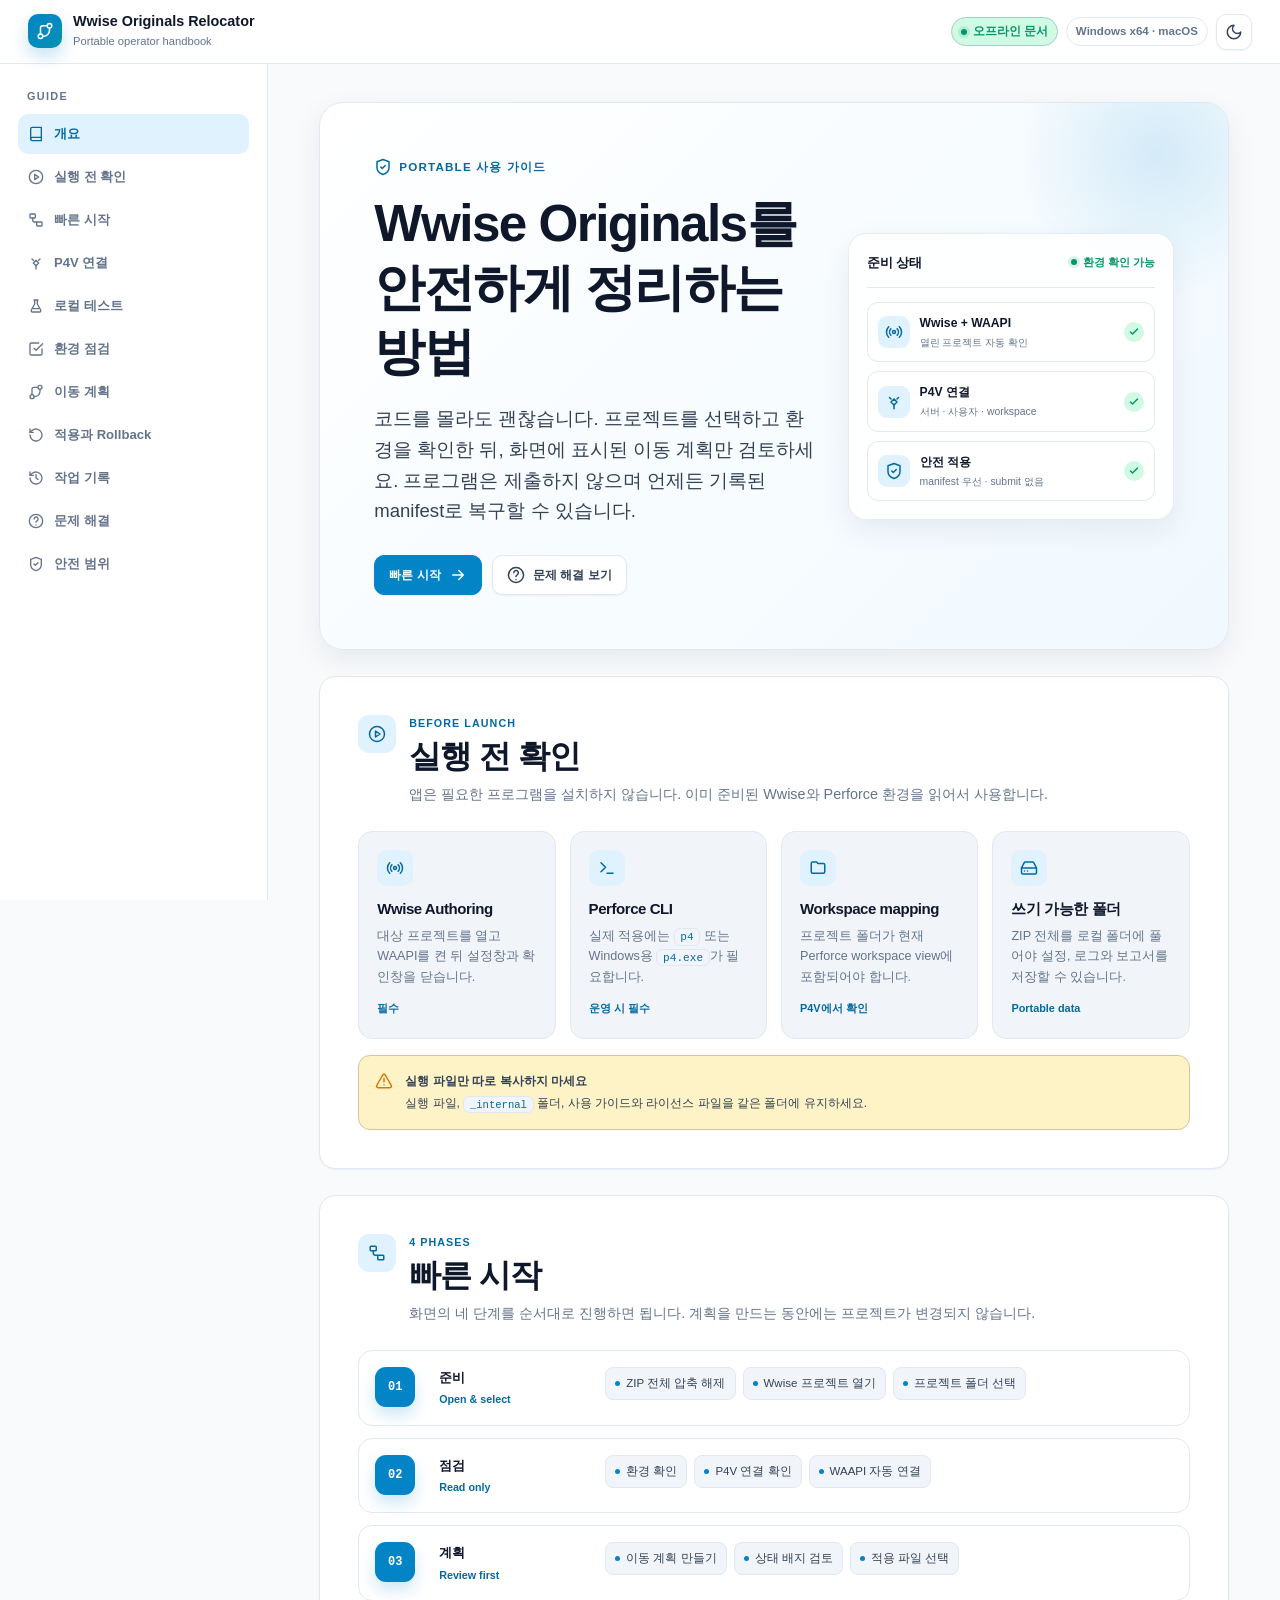
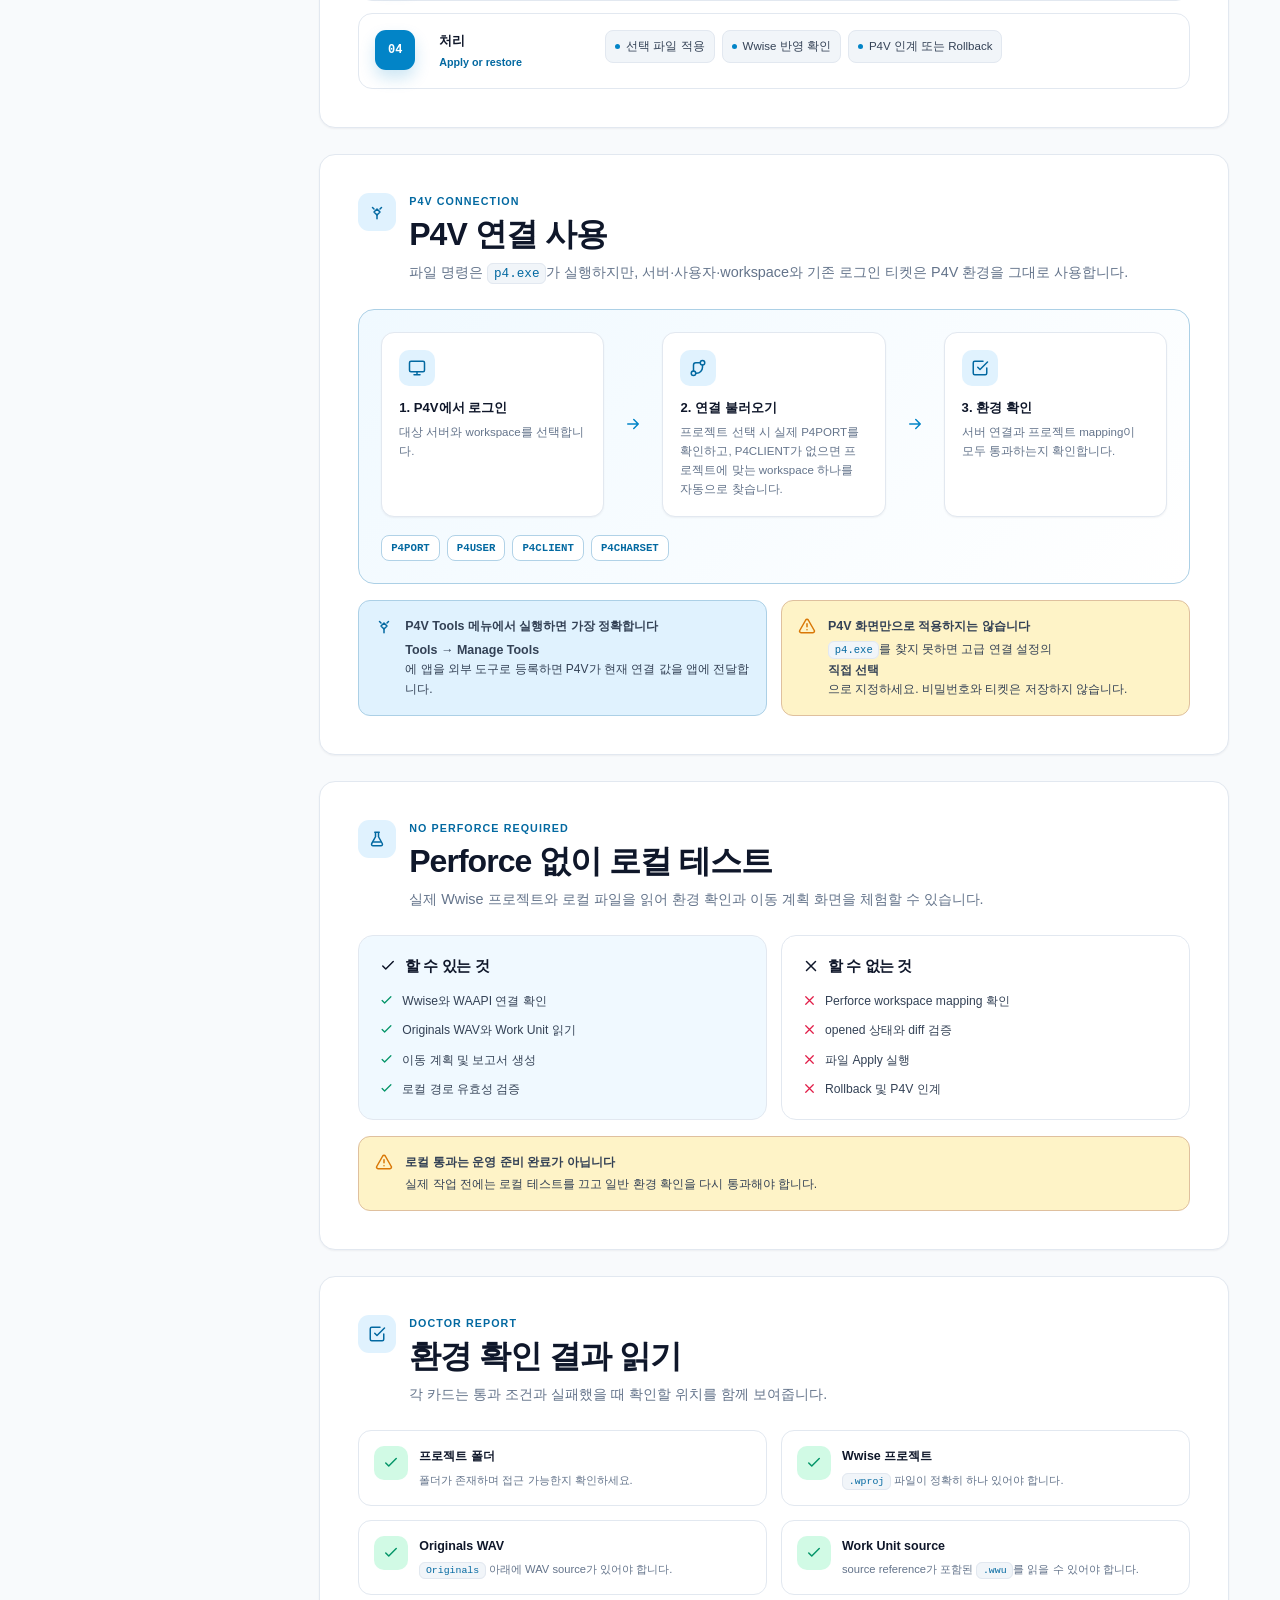
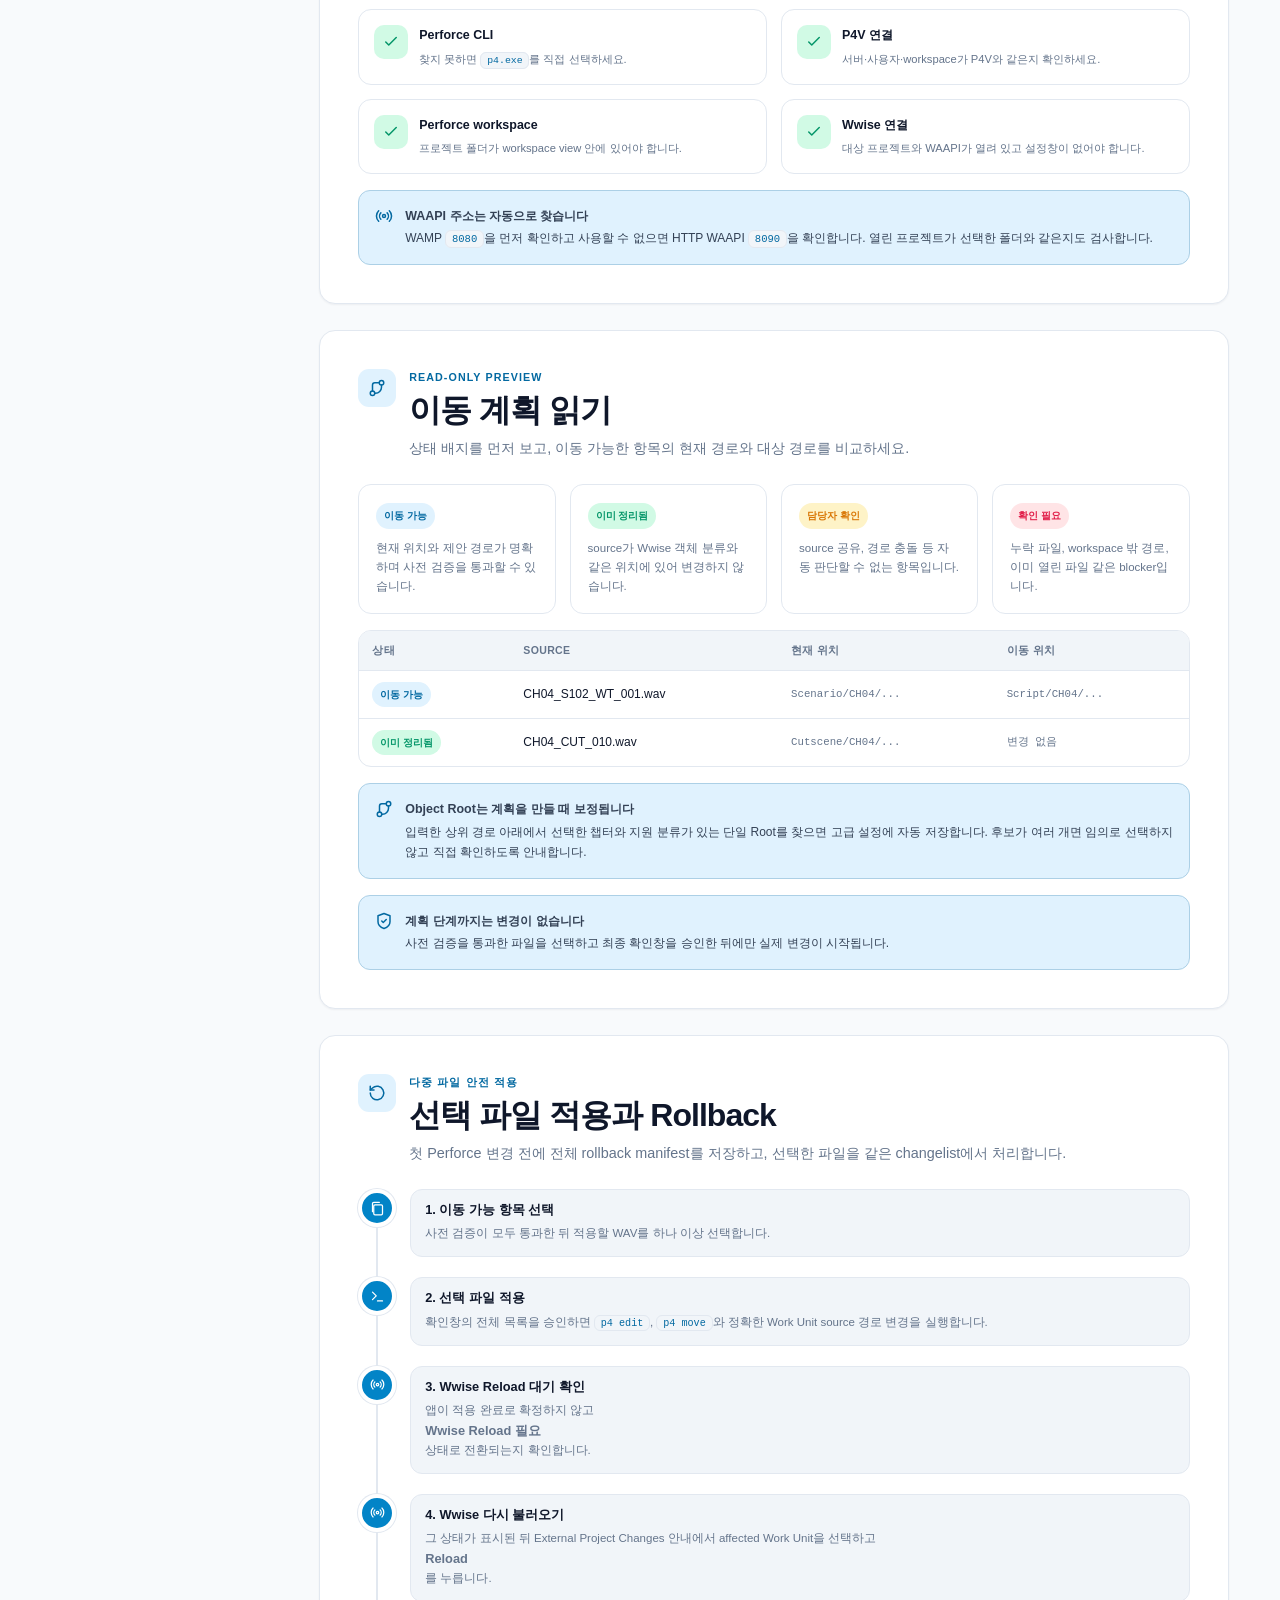
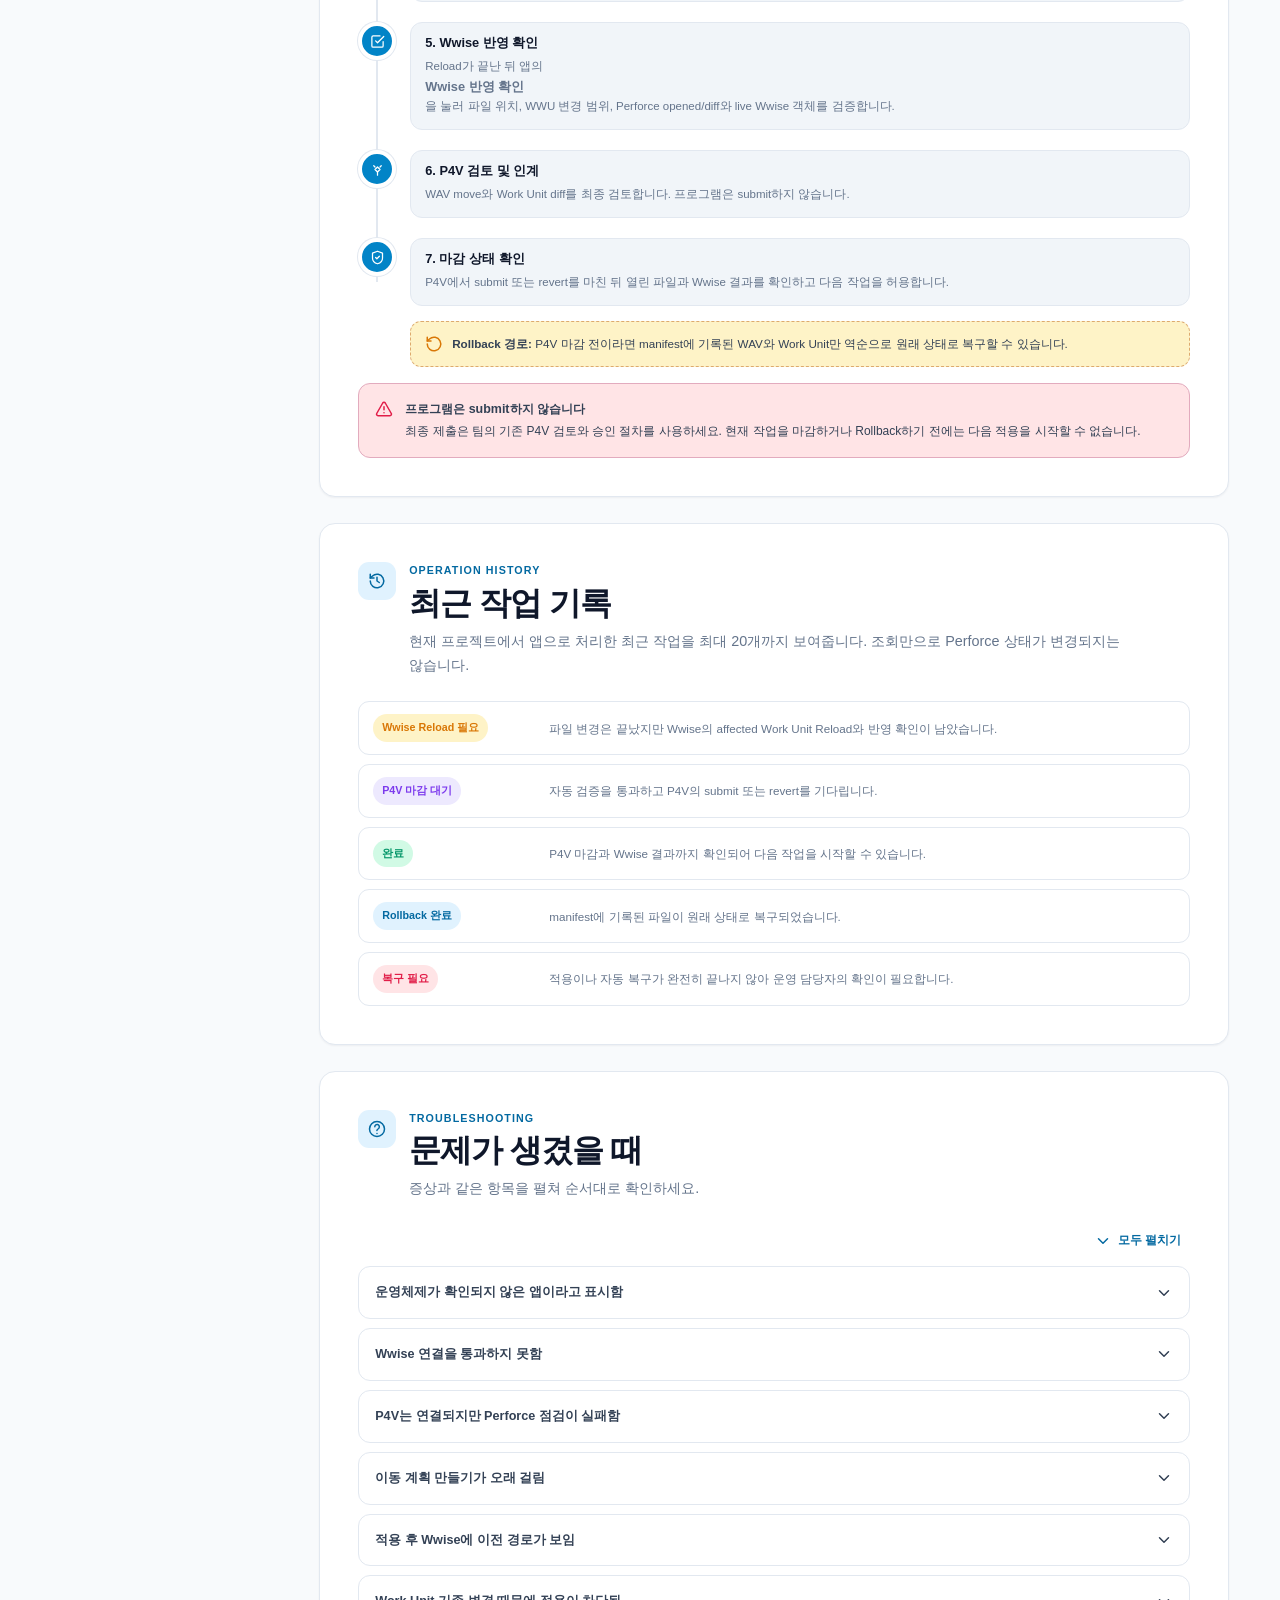
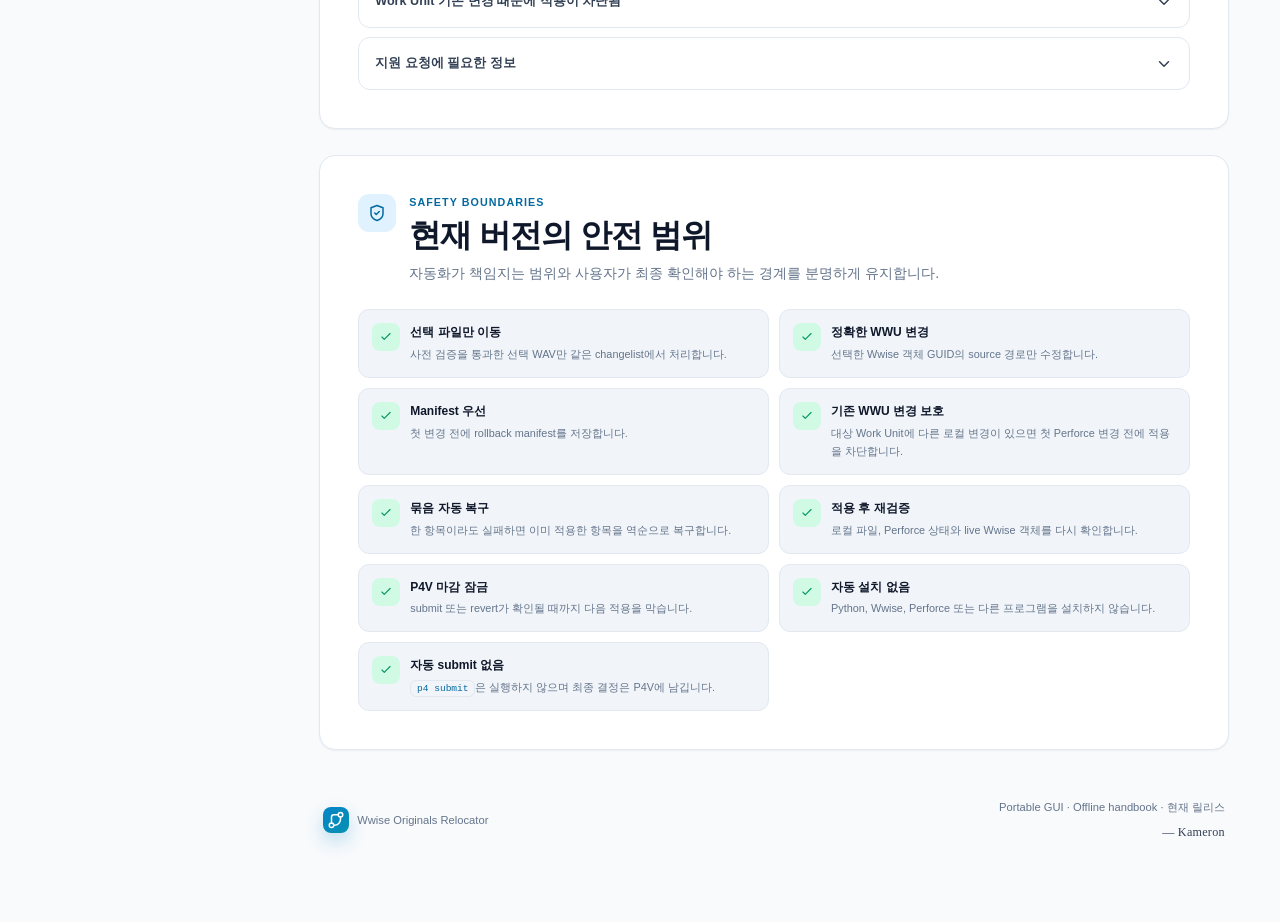
==== docs/usage-guide.html @ 74c309fe "Update plan performance documentation" ====
<!doctype html>
<html lang="ko">
<head>
  <meta charset="utf-8">
  <meta name="viewport" content="width=device-width, initial-scale=1">
  <meta name="color-scheme" content="light dark">
  <meta name="description" content="Wwise Originals Relocator Portable GUI 오프라인 사용 가이드">
  <link rel="icon" href="data:,">
  <title>Wwise Originals Relocator | 사용 가이드</title>
  <style>
    :root {
      --bg: #f8fafc;
      --surface: #ffffff;
      --surface-muted: #f1f5f9;
      --surface-blue: #f0f9ff;
      --ink: #0f172a;
      --ink-soft: #334155;
      --muted: #64748b;
      --line: #e2e8f0;
      --line-strong: #cbd5e1;
      --sky: #0284c7;
      --sky-dark: #0369a1;
      --sky-soft: #e0f2fe;
      --cyan: #0891b2;
      --emerald: #059669;
      --emerald-soft: #d1fae5;
      --amber: #d97706;
      --amber-soft: #fef3c7;
      --rose: #e11d48;
      --rose-soft: #ffe4e6;
      --violet: #7c3aed;
      --violet-soft: #ede9fe;
      --shadow-sm: 0 1px 2px rgba(15, 23, 42, 0.05);
      --shadow: 0 10px 30px rgba(15, 23, 42, 0.07);
      --radius: 16px;
      --sans: Inter, "Segoe UI", Pretendard, -apple-system, BlinkMacSystemFont, sans-serif;
      --mono: "SFMono-Regular", Consolas, "Liberation Mono", monospace;
    }

    html[data-theme="dark"] {
      --bg: #0b1220;
      --surface: #111c2e;
      --surface-muted: #172337;
      --surface-blue: #0d2639;
      --ink: #e5edf7;
      --ink-soft: #c3d0df;
      --muted: #91a2b7;
      --line: #25354a;
      --line-strong: #354861;
      --sky: #38bdf8;
      --sky-dark: #7dd3fc;
      --sky-soft: #12354a;
      --emerald: #34d399;
      --emerald-soft: #123b31;
      --amber: #fbbf24;
      --amber-soft: #3c3016;
      --rose: #fb7185;
      --rose-soft: #421c2a;
      --violet: #a78bfa;
      --violet-soft: #2c2349;
      --shadow-sm: 0 1px 2px rgba(0, 0, 0, 0.22);
      --shadow: 0 14px 34px rgba(0, 0, 0, 0.26);
    }

    * { box-sizing: border-box; }
    html { scroll-behavior: smooth; scroll-padding-top: 88px; }
    body { margin: 0; background: var(--bg); color: var(--ink); font: 15px/1.65 var(--sans); -webkit-font-smoothing: antialiased; }
    button, input { font: inherit; }
    a { color: inherit; }
    code { padding: 0.12rem 0.36rem; border: 1px solid var(--line); border-radius: 6px; background: var(--surface-muted); color: var(--sky-dark); font: 0.88em/1.5 var(--mono); }
    svg.icon { width: 18px; height: 18px; flex: 0 0 auto; fill: none; stroke: currentColor; stroke-width: 2; stroke-linecap: round; stroke-linejoin: round; }
    .sr-only { position: absolute; width: 1px; height: 1px; margin: -1px; padding: 0; overflow: hidden; clip: rect(0, 0, 0, 0); white-space: nowrap; border: 0; }
    .skip-link { position: fixed; top: 8px; left: 8px; z-index: 100; transform: translateY(-150%); padding: 9px 13px; border-radius: 9px; background: var(--ink); color: var(--surface); text-decoration: none; }
    .skip-link:focus { transform: translateY(0); }

    .topbar { position: sticky; top: 0; z-index: 40; height: 64px; border-bottom: 1px solid color-mix(in srgb, var(--line) 85%, transparent); background: color-mix(in srgb, var(--surface) 88%, transparent); backdrop-filter: blur(16px); }
    .topbar-inner { width: min(1440px, 100%); height: 100%; margin: 0 auto; padding: 0 28px; display: flex; align-items: center; justify-content: space-between; gap: 20px; }
    .brand { display: flex; align-items: center; gap: 11px; min-width: 0; }
    .brand-mark { width: 34px; height: 34px; display: grid; place-items: center; border-radius: 10px; background: linear-gradient(145deg, var(--sky), var(--cyan)); color: white; box-shadow: 0 8px 18px color-mix(in srgb, var(--sky) 24%, transparent); }
    .brand-copy { min-width: 0; }
    .brand-copy strong { display: block; overflow: hidden; color: var(--ink); font-size: 0.9rem; line-height: 1.2; text-overflow: ellipsis; white-space: nowrap; }
    .brand-copy span { display: block; margin-top: 2px; color: var(--muted); font-size: 0.7rem; }
    .topbar-actions { display: flex; align-items: center; gap: 8px; }
    .chip { display: inline-flex; align-items: center; gap: 6px; min-height: 28px; padding: 4px 9px; border: 1px solid var(--line); border-radius: 999px; background: var(--surface); color: var(--muted); font-size: 0.72rem; font-weight: 650; white-space: nowrap; }
    .chip.live { border-color: color-mix(in srgb, var(--emerald) 30%, var(--line)); background: var(--emerald-soft); color: var(--emerald); }
    .chip-dot { width: 6px; height: 6px; border-radius: 50%; background: currentColor; box-shadow: 0 0 0 3px color-mix(in srgb, currentColor 14%, transparent); }
    .icon-button { width: 36px; height: 36px; display: inline-grid; place-items: center; border: 1px solid var(--line); border-radius: 10px; background: var(--surface); color: var(--ink-soft); cursor: pointer; box-shadow: var(--shadow-sm); }
    .icon-button:hover { border-color: var(--line-strong); background: var(--surface-muted); color: var(--sky-dark); }
    .theme-icon-moon, .theme-icon-sun { grid-area: 1 / 1; }
    .theme-icon-sun { display: none; }
    html[data-theme="dark"] .theme-icon-moon { display: none; }
    html[data-theme="dark"] .theme-icon-sun { display: block; }
    .menu-button { display: none; }

    .layout { width: min(1440px, 100%); min-height: calc(100vh - 64px); margin: 0 auto; display: grid; grid-template-columns: 268px minmax(0, 1fr); }
    .sidebar { position: sticky; top: 64px; height: calc(100vh - 64px); padding: 24px 18px; border-right: 1px solid var(--line); background: var(--surface); overflow-y: auto; }
    .nav-label { margin: 0 9px 8px; color: var(--muted); font-size: 0.68rem; font-weight: 750; letter-spacing: 0.12em; text-transform: uppercase; }
    .nav-list { display: grid; gap: 3px; margin: 0; padding: 0; list-style: none; }
    .nav-link { display: flex; align-items: center; gap: 10px; min-height: 40px; padding: 8px 10px; border-radius: 10px; color: var(--muted); font-size: 0.82rem; font-weight: 600; text-decoration: none; transition: 150ms ease; }
    .nav-link:hover { background: var(--surface-muted); color: var(--ink); }
    .nav-link.active { background: var(--sky-soft); color: var(--sky-dark); }
    .nav-link .icon { width: 16px; height: 16px; }

    .content { min-width: 0; padding: 38px clamp(24px, 4vw, 64px) 80px; }
    .content-inner { width: min(1060px, 100%); margin: 0 auto; }
    .hero { position: relative; overflow: hidden; display: grid; grid-template-columns: minmax(0, 1.15fr) minmax(300px, 0.85fr); gap: 32px; padding: clamp(28px, 5vw, 54px); border: 1px solid var(--line); border-radius: 24px; background: linear-gradient(135deg, var(--surface) 0%, var(--surface-blue) 100%); box-shadow: var(--shadow); }
    .hero::after { content: ""; position: absolute; right: -80px; top: -100px; width: 300px; height: 300px; border-radius: 50%; background: radial-gradient(circle, color-mix(in srgb, var(--sky) 14%, transparent), transparent 68%); pointer-events: none; }
    .eyebrow { display: inline-flex; align-items: center; gap: 7px; margin: 0 0 16px; color: var(--sky-dark); font-size: 0.73rem; font-weight: 800; letter-spacing: 0.1em; text-transform: uppercase; }
    h1, h2, h3 { color: var(--ink); line-height: 1.25; letter-spacing: -0.03em; }
    h1 { max-width: 680px; margin: 0; font-size: clamp(2.15rem, 4vw, 3.55rem); word-break: keep-all; }
    .hero-title-line { display: block; }
    .hero-lede { max-width: 650px; margin: 20px 0 0; color: var(--ink-soft); font-size: clamp(1rem, 1.7vw, 1.16rem); }
    .hero-actions { display: flex; flex-wrap: wrap; gap: 10px; margin-top: 28px; }
    .button { display: inline-flex; align-items: center; justify-content: center; gap: 8px; min-height: 40px; padding: 9px 14px; border: 1px solid var(--line); border-radius: 10px; background: var(--surface); color: var(--ink-soft); font-size: 0.78rem; font-weight: 700; text-decoration: none; box-shadow: var(--shadow-sm); }
    .button.primary { border-color: var(--sky); background: var(--sky); color: white; }
    .button:hover { transform: translateY(-1px); box-shadow: var(--shadow); }
    .hero-dashboard { position: relative; z-index: 1; align-self: center; padding: 18px; border: 1px solid color-mix(in srgb, var(--line) 80%, transparent); border-radius: 18px; background: color-mix(in srgb, var(--surface) 88%, transparent); box-shadow: var(--shadow); }
    .dashboard-head { display: flex; align-items: center; justify-content: space-between; gap: 12px; padding-bottom: 14px; border-bottom: 1px solid var(--line); }
    .dashboard-head strong { font-size: 0.82rem; }
    .status-pill { display: inline-flex; align-items: center; gap: 6px; color: var(--emerald); font-size: 0.7rem; font-weight: 750; }
    .status-grid { display: grid; gap: 9px; margin-top: 14px; }
    .status-row { display: grid; grid-template-columns: 32px 1fr auto; align-items: center; gap: 10px; padding: 10px; border: 1px solid var(--line); border-radius: 11px; background: var(--surface); }
    .status-icon { width: 32px; height: 32px; display: grid; place-items: center; border-radius: 9px; background: var(--sky-soft); color: var(--sky-dark); }
    .status-row strong { display: block; font-size: 0.76rem; }
    .status-row small { display: block; margin-top: 1px; color: var(--muted); font-size: 0.65rem; }
    .status-check { width: 20px; height: 20px; display: grid; place-items: center; border-radius: 50%; background: var(--emerald-soft); color: var(--emerald); }
    .status-check .icon { width: 12px; height: 12px; stroke-width: 3; }

    .section { margin-top: 26px; padding: clamp(24px, 4vw, 38px); border: 1px solid var(--line); border-radius: var(--radius); background: var(--surface); box-shadow: var(--shadow-sm); }
    .section-heading { display: flex; align-items: flex-start; justify-content: space-between; gap: 20px; margin-bottom: 24px; }
    .section-title-wrap { display: flex; align-items: flex-start; gap: 13px; }
    .section-icon { width: 38px; height: 38px; display: grid; place-items: center; flex: 0 0 auto; border-radius: 11px; background: var(--sky-soft); color: var(--sky-dark); }
    .section h2 { margin: 0; font-size: clamp(1.45rem, 3vw, 2rem); }
    .section-description { max-width: 720px; margin: 7px 0 0; color: var(--muted); font-size: 0.9rem; }
    .section-kicker { margin: 0 0 3px; color: var(--sky-dark); font-size: 0.67rem; font-weight: 800; letter-spacing: 0.1em; text-transform: uppercase; }

    .grid { display: grid; gap: 14px; }
    .grid.two { grid-template-columns: repeat(2, minmax(0, 1fr)); }
    .grid.three { grid-template-columns: repeat(3, minmax(0, 1fr)); }
    .grid.four { grid-template-columns: repeat(4, minmax(0, 1fr)); }
    .card { padding: 18px; border: 1px solid var(--line); border-radius: 14px; background: var(--surface); }
    .card.soft { background: var(--surface-muted); }
    .card-icon { width: 36px; height: 36px; display: grid; place-items: center; margin-bottom: 14px; border-radius: 10px; background: var(--sky-soft); color: var(--sky-dark); }
    .card h3 { margin: 0; font-size: 0.94rem; }
    .card p { margin: 7px 0 0; color: var(--muted); font-size: 0.79rem; }
    .card-meta { display: inline-flex; margin-top: 12px; color: var(--sky-dark); font-size: 0.68rem; font-weight: 700; }
    .callout { display: flex; align-items: flex-start; gap: 12px; margin-top: 16px; padding: 15px 16px; border: 1px solid color-mix(in srgb, var(--sky) 24%, var(--line)); border-radius: 12px; background: var(--sky-soft); color: var(--ink-soft); }
    .callout.warning { border-color: color-mix(in srgb, var(--amber) 35%, var(--line)); background: var(--amber-soft); }
    .callout.danger { border-color: color-mix(in srgb, var(--rose) 30%, var(--line)); background: var(--rose-soft); }
    .callout > .icon { margin-top: 1px; color: var(--sky-dark); }
    .callout.warning > .icon { color: var(--amber); }
    .callout.danger > .icon { color: var(--rose); }
    .callout strong { display: block; font-size: 0.78rem; }
    .callout p { margin: 3px 0 0; color: var(--ink-soft); font-size: 0.75rem; }

    .phase-list { display: grid; gap: 12px; }
    .phase { display: grid; grid-template-columns: 48px 150px 1fr; align-items: start; gap: 16px; padding: 16px; border: 1px solid var(--line); border-radius: 14px; background: var(--surface); }
    .phase-number { width: 40px; height: 40px; display: grid; place-items: center; border-radius: 11px; background: var(--sky); color: white; font: 750 0.75rem var(--mono); box-shadow: 0 8px 16px color-mix(in srgb, var(--sky) 20%, transparent); }
    .phase-title strong { display: block; font-size: 0.84rem; }
    .phase-title span { display: block; margin-top: 2px; color: var(--sky-dark); font-size: 0.67rem; font-weight: 700; }
    .phase-steps { display: flex; flex-wrap: wrap; gap: 7px; }
    .phase-step { display: inline-flex; align-items: center; gap: 6px; padding: 6px 9px; border: 1px solid var(--line); border-radius: 8px; background: var(--surface-muted); color: var(--ink-soft); font-size: 0.72rem; }
    .phase-step::before { content: ""; width: 5px; height: 5px; border-radius: 50%; background: var(--sky); }

    .connection-panel { padding: 22px; border: 1px solid color-mix(in srgb, var(--sky) 24%, var(--line)); border-radius: 16px; background: linear-gradient(135deg, var(--surface-blue), var(--surface)); }
    .connection-flow { display: grid; grid-template-columns: 1fr 42px 1fr 42px 1fr; align-items: stretch; gap: 8px; }
    .connection-node { padding: 17px; border: 1px solid var(--line); border-radius: 13px; background: var(--surface); box-shadow: var(--shadow-sm); }
    .connection-node .card-icon { margin-bottom: 11px; }
    .connection-node strong { display: block; font-size: 0.82rem; }
    .connection-node p { margin: 5px 0 0; color: var(--muted); font-size: 0.72rem; }
    .flow-arrow { display: grid; place-items: center; color: var(--sky); }
    .variable-list { display: flex; flex-wrap: wrap; gap: 7px; margin-top: 18px; }
    .variable { padding: 6px 9px; border: 1px solid color-mix(in srgb, var(--sky) 22%, var(--line)); border-radius: 8px; background: var(--surface); color: var(--sky-dark); font: 700 0.67rem var(--mono); }

    .mode-card { position: relative; overflow: hidden; padding: 20px; border: 1px solid var(--line); border-radius: 15px; }
    .mode-card.readonly { background: var(--surface-blue); }
    .mode-card.production { background: var(--surface); }
    .mode-card h3 { display: flex; align-items: center; gap: 8px; margin: 0; font-size: 0.95rem; }
    .mode-card ul { display: grid; gap: 9px; margin: 16px 0 0; padding: 0; list-style: none; }
    .mode-card li { display: flex; align-items: flex-start; gap: 8px; color: var(--ink-soft); font-size: 0.76rem; }
    .mode-card li .icon { width: 15px; height: 15px; margin-top: 2px; color: var(--emerald); }
    .mode-card li.disabled .icon { color: var(--rose); }

    .check-card { display: grid; grid-template-columns: 34px 1fr; gap: 11px; padding: 15px; border: 1px solid var(--line); border-radius: 13px; background: var(--surface); }
    .check-symbol { width: 34px; height: 34px; display: grid; place-items: center; border-radius: 10px; background: var(--emerald-soft); color: var(--emerald); }
    .check-card strong { display: block; font-size: 0.78rem; }
    .check-card p { margin: 4px 0 0; color: var(--muted); font-size: 0.7rem; }

    .legend-card { position: relative; padding: 17px; border: 1px solid var(--line); border-radius: 13px; background: var(--surface); }
    .badge { display: inline-flex; align-items: center; gap: 5px; padding: 4px 8px; border-radius: 999px; font-size: 0.65rem; font-weight: 750; }
    .badge.move { background: var(--sky-soft); color: var(--sky-dark); }
    .badge.skip { background: var(--emerald-soft); color: var(--emerald); }
    .badge.review { background: var(--amber-soft); color: var(--amber); }
    .badge.block { background: var(--rose-soft); color: var(--rose); }
    .legend-card p { margin: 10px 0 0; color: var(--muted); font-size: 0.72rem; }
    .table-wrap { margin-top: 16px; border: 1px solid var(--line); border-radius: 13px; overflow-x: auto; }
    table { width: 100%; border-collapse: collapse; min-width: 650px; font-size: 0.75rem; }
    th, td { padding: 11px 13px; border-bottom: 1px solid var(--line); text-align: left; vertical-align: middle; }
    th { background: var(--surface-muted); color: var(--muted); font-size: 0.66rem; letter-spacing: 0.03em; text-transform: uppercase; }
    tr:last-child td { border-bottom: 0; }
    td.path { color: var(--muted); font-family: var(--mono); font-size: 0.67rem; }

    .timeline { position: relative; display: grid; gap: 0; }
    .timeline::before { content: ""; position: absolute; left: 18px; top: 20px; bottom: 24px; width: 2px; background: var(--line); }
    .timeline-item { position: relative; display: grid; grid-template-columns: 38px 1fr; gap: 14px; padding-bottom: 20px; }
    .timeline-item:last-child { padding-bottom: 0; }
    .timeline-dot { z-index: 1; width: 38px; height: 38px; display: grid; place-items: center; border: 4px solid var(--surface); border-radius: 50%; background: var(--sky); color: white; box-shadow: 0 0 0 1px var(--line); }
    .timeline-dot .icon { width: 15px; height: 15px; }
    .timeline-copy { padding: 9px 14px 13px; border: 1px solid var(--line); border-radius: 12px; background: var(--surface-muted); }
    .timeline-copy strong { display: block; font-size: 0.8rem; }
    .timeline-copy p { margin: 4px 0 0; color: var(--muted); font-size: 0.72rem; }
    .rollback-branch { display: flex; align-items: center; gap: 9px; margin: 15px 0 0 52px; padding: 12px 14px; border: 1px dashed color-mix(in srgb, var(--amber) 55%, var(--line)); border-radius: 11px; background: var(--amber-soft); color: var(--ink-soft); font-size: 0.73rem; }
    .rollback-branch .icon { color: var(--amber); }

    .state-list { display: grid; gap: 9px; }
    .state-row { display: grid; grid-template-columns: 160px 1fr; align-items: center; gap: 16px; padding: 12px 14px; border: 1px solid var(--line); border-radius: 11px; }
    .state-row p { margin: 0; color: var(--muted); font-size: 0.73rem; }
    .status-badge { width: fit-content; padding: 5px 9px; border-radius: 999px; font-size: 0.67rem; font-weight: 750; }
    .status-badge.pending { background: var(--amber-soft); color: var(--amber); }
    .status-badge.handoff { background: var(--violet-soft); color: var(--violet); }
    .status-badge.done { background: var(--emerald-soft); color: var(--emerald); }
    .status-badge.rollback { background: var(--sky-soft); color: var(--sky-dark); }
    .status-badge.failed { background: var(--rose-soft); color: var(--rose); }


    .faq-tools { display: flex; justify-content: flex-end; margin-bottom: 10px; }
    .text-button { display: inline-flex; align-items: center; gap: 6px; padding: 6px 9px; border: 0; border-radius: 8px; background: transparent; color: var(--sky-dark); font-size: 0.72rem; font-weight: 700; cursor: pointer; }
    .text-button:hover { background: var(--sky-soft); }
    .faq-list { display: grid; gap: 9px; }
    details.faq { border: 1px solid var(--line); border-radius: 12px; background: var(--surface); overflow: hidden; }
    details.faq summary { display: flex; align-items: center; justify-content: space-between; gap: 14px; padding: 15px 16px; color: var(--ink-soft); font-size: 0.79rem; font-weight: 700; cursor: pointer; list-style: none; }
    details.faq summary::-webkit-details-marker { display: none; }
    details.faq summary .icon { transition: transform 160ms ease; }
    details.faq[open] summary { border-bottom: 1px solid var(--line); background: var(--surface-muted); }
    details.faq[open] summary .icon { transform: rotate(180deg); }
    .faq-body { padding: 15px 16px; color: var(--muted); font-size: 0.75rem; }
    .faq-body p { margin: 0; }
    .faq-body ul { margin: 8px 0 0; padding-left: 1.2rem; }

    .safety-grid { display: grid; grid-template-columns: repeat(2, minmax(0, 1fr)); gap: 10px; }
    .safety-item { display: grid; grid-template-columns: 28px 1fr; gap: 10px; padding: 13px; border: 1px solid var(--line); border-radius: 11px; background: var(--surface-muted); }
    .safety-item .check-symbol { width: 28px; height: 28px; border-radius: 8px; }
    .safety-item .icon { width: 14px; height: 14px; }
    .safety-item strong { display: block; font-size: 0.75rem; }
    .safety-item p { margin: 3px 0 0; color: var(--muted); font-size: 0.68rem; }

    .footer { display: flex; align-items: center; justify-content: space-between; gap: 20px; margin-top: 28px; padding: 20px 4px 0; color: var(--muted); font-size: 0.7rem; }
    .footer-brand { display: flex; align-items: center; gap: 8px; }
    .footer-brand .brand-mark { width: 26px; height: 26px; border-radius: 8px; }
    .footer-meta { display: flex; flex-direction: column; align-items: flex-end; gap: 5px; text-align: right; }
    .footer-signature { color: var(--ink-soft); font-family: Georgia, "Times New Roman", serif; font-size: 0.76rem; letter-spacing: 0.02em; white-space: nowrap; }
    .backdrop { display: none; }

    @media (max-width: 1080px) {
      .hero { grid-template-columns: 1fr; }
      .hero-dashboard { max-width: 620px; }
      .grid.four { grid-template-columns: repeat(2, minmax(0, 1fr)); }
      .grid.three { grid-template-columns: repeat(2, minmax(0, 1fr)); }
    }

    @media (max-width: 820px) {
      .topbar-inner { padding: 0 16px; }
      .menu-button { display: inline-grid; }
      .topbar .chip:not(.live) { display: none; }
      .layout { display: block; }
      .sidebar { position: fixed; inset: 64px auto 0 0; z-index: 35; width: 280px; height: calc(100vh - 64px); transform: translateX(-105%); box-shadow: var(--shadow); transition: transform 180ms ease; }
      body.nav-open .sidebar { transform: translateX(0); }
      body.nav-open { overflow: hidden; }
      .backdrop { position: fixed; inset: 64px 0 0; z-index: 30; display: block; border: 0; background: rgba(15, 23, 42, 0.42); opacity: 0; pointer-events: none; transition: opacity 180ms ease; }
      body.nav-open .backdrop { opacity: 1; pointer-events: auto; }
      .content { padding: 26px 18px 64px; }
      .phase { grid-template-columns: 44px 1fr; }
      .phase-steps { grid-column: 2; }
      .connection-flow { grid-template-columns: 1fr; }
      .flow-arrow { height: 28px; transform: rotate(90deg); }
    }

    @media (max-width: 620px) {
      .brand-copy span { display: none; }
      .topbar-actions .chip { display: none; }
      .hero { padding: 25px 20px; border-radius: 18px; }
      h1 { font-size: clamp(2rem, 12vw, 3rem); }
      .section { padding: 22px 18px; }
      .section-heading { display: block; }
      .section-title-wrap { gap: 10px; }
      .grid.two, .grid.three, .grid.four, .safety-grid { grid-template-columns: 1fr; }
      .state-row { grid-template-columns: 1fr; gap: 7px; }
      .phase { grid-template-columns: 40px 1fr; gap: 10px; }
      .phase-number { width: 36px; height: 36px; }
      .footer { display: block; }
      .footer > span { display: block; margin-top: 8px; }
      .footer-meta { display: flex; align-items: flex-start; text-align: left; }
    }

    @media print {
      :root { --bg: #ffffff; --surface: #ffffff; --surface-muted: #f8fafc; --ink: #0f172a; --ink-soft: #334155; --muted: #64748b; --line: #dbe3ec; }
      .topbar, .sidebar, .backdrop, .hero-actions, .faq-tools { display: none !important; }
      .layout { display: block; }
      .content { padding: 0; }
      .hero, .section { break-inside: avoid; box-shadow: none; }
      details.faq .faq-body { display: block; }
      .footer { border-top: 1px solid var(--line); }
    }
  </style>
</head>
<body>
  <svg class="sr-only" aria-hidden="true">
    <symbol id="i-book" viewBox="0 0 24 24"><path d="M4 19.5A2.5 2.5 0 0 1 6.5 17H20"/><path d="M6.5 2H20v20H6.5A2.5 2.5 0 0 1 4 19.5v-15A2.5 2.5 0 0 1 6.5 2Z"/></symbol>
    <symbol id="i-menu" viewBox="0 0 24 24"><path d="M4 6h16M4 12h16M4 18h16"/></symbol>
    <symbol id="i-moon" viewBox="0 0 24 24"><path d="M12 3a6 6 0 0 0 9 9 9 9 0 1 1-9-9Z"/></symbol>
    <symbol id="i-sun" viewBox="0 0 24 24"><circle cx="12" cy="12" r="4"/><path d="M12 2v2M12 20v2M4.93 4.93l1.42 1.42M17.66 17.66l1.41 1.41M2 12h2M20 12h2M6.34 17.66l-1.41 1.41M19.07 4.93l-1.41 1.41"/></symbol>
    <symbol id="i-play" viewBox="0 0 24 24"><circle cx="12" cy="12" r="10"/><path d="m10 8 6 4-6 4Z"/></symbol>
    <symbol id="i-plug" viewBox="0 0 24 24"><path d="m8 12 4-4 4 4-4 4-4-4Z"/><path d="M16 8l2-2M8 8 6 6M12 16v5"/></symbol>
    <symbol id="i-flask" viewBox="0 0 24 24"><path d="M9 3h6M10 9V3h4v6l5 9a2 2 0 0 1-1.75 3H6.75A2 2 0 0 1 5 18l5-9Z"/><path d="M7.5 16h9"/></symbol>
    <symbol id="i-checks" viewBox="0 0 24 24"><path d="M9 11l3 3L22 4"/><path d="M21 12v7a2 2 0 0 1-2 2H5a2 2 0 0 1-2-2V5a2 2 0 0 1 2-2h11"/></symbol>
    <symbol id="i-route" viewBox="0 0 24 24"><circle cx="6" cy="19" r="3"/><circle cx="18" cy="5" r="3"/><path d="M9 19h1a8 8 0 0 0 8-8V8M14 5H9a3 3 0 0 0-3 3v8"/></symbol>
    <symbol id="i-rotate" viewBox="0 0 24 24"><path d="M3 12a9 9 0 1 0 3-6.7L3 8"/><path d="M3 3v5h5"/></symbol>
    <symbol id="i-history" viewBox="0 0 24 24"><path d="M3 12a9 9 0 1 0 3-6.7L3 8"/><path d="M3 3v5h5M12 7v5l3 2"/></symbol>
    <symbol id="i-help" viewBox="0 0 24 24"><circle cx="12" cy="12" r="10"/><path d="M9.1 9a3 3 0 1 1 5.8 1c0 2-3 2-3 4M12 18h.01"/></symbol>
    <symbol id="i-shield" viewBox="0 0 24 24"><path d="M20 13c0 5-3.5 7.5-8 9-4.5-1.5-8-4-8-9V5l8-3 8 3v8Z"/><path d="m9 12 2 2 4-4"/></symbol>
    <symbol id="i-check" viewBox="0 0 24 24"><path d="m5 12 4 4L19 6"/></symbol>
    <symbol id="i-x" viewBox="0 0 24 24"><path d="M18 6 6 18M6 6l12 12"/></symbol>
    <symbol id="i-terminal" viewBox="0 0 24 24"><path d="m4 17 6-6-6-6M12 19h8"/></symbol>
    <symbol id="i-radio" viewBox="0 0 24 24"><path d="M4.9 19.1a10 10 0 0 1 0-14.2M7.8 16.2a6 6 0 0 1 0-8.4M19.1 4.9a10 10 0 0 1 0 14.2M16.2 7.8a6 6 0 0 1 0 8.4"/><circle cx="12" cy="12" r="2"/></symbol>
    <symbol id="i-folder" viewBox="0 0 24 24"><path d="M3 6a2 2 0 0 1 2-2h5l2 2h7a2 2 0 0 1 2 2v9a2 2 0 0 1-2 2H5a2 2 0 0 1-2-2V6Z"/></symbol>
    <symbol id="i-arrow" viewBox="0 0 24 24"><path d="M5 12h14M13 6l6 6-6 6"/></symbol>
    <symbol id="i-monitor" viewBox="0 0 24 24"><rect width="20" height="14" x="2" y="3" rx="2"/><path d="M8 21h8M12 17v4"/></symbol>
    <symbol id="i-alert" viewBox="0 0 24 24"><path d="m21.7 18-8-14a2 2 0 0 0-3.4 0l-8 14A2 2 0 0 0 4 21h16a2 2 0 0 0 1.7-3Z"/><path d="M12 9v4M12 17h.01"/></symbol>
    <symbol id="i-files" viewBox="0 0 24 24"><path d="M15 2H6a2 2 0 0 0-2 2v13"/><rect width="14" height="16" x="6" y="6" rx="2"/></symbol>
    <symbol id="i-workflow" viewBox="0 0 24 24"><rect width="8" height="6" x="3" y="3" rx="1"/><rect width="8" height="6" x="13" y="15" rx="1"/><path d="M7 9v3a3 3 0 0 0 3 3h3"/></symbol>
    <symbol id="i-hard-drive" viewBox="0 0 24 24"><line x1="22" x2="2" y1="12" y2="12"/><path d="M5.45 5.11 2 12v6a2 2 0 0 0 2 2h16a2 2 0 0 0 2-2v-6l-3.45-6.89A2 2 0 0 0 16.76 4H7.24a2 2 0 0 0-1.79 1.11Z"/><line x1="6" x2="6.01" y1="16" y2="16"/><line x1="10" x2="10.01" y1="16" y2="16"/></symbol>
    <symbol id="i-chevron" viewBox="0 0 24 24"><path d="m6 9 6 6 6-6"/></symbol>
  </svg>

  <a class="skip-link" href="#main">본문으로 바로가기</a>

  <header class="topbar">
    <div class="topbar-inner">
      <div class="brand">
        <button id="menu-toggle" class="icon-button menu-button" type="button" aria-label="목차 열기" aria-expanded="false">
          <svg class="icon"><use href="#i-menu"></use></svg>
        </button>
        <span class="brand-mark"><svg class="icon"><use href="#i-route"></use></svg></span>
        <span class="brand-copy"><strong>Wwise Originals Relocator</strong><span>Portable operator handbook</span></span>
      </div>
      <div class="topbar-actions">
        <span class="chip live"><span class="chip-dot"></span>오프라인 문서</span>
        <span class="chip">Windows x64 · macOS</span>
        <button id="theme-toggle" class="icon-button" type="button" aria-label="색상 모드 전환">
          <svg class="icon theme-icon-moon" aria-hidden="true"><use href="#i-moon"></use></svg>
          <svg class="icon theme-icon-sun" aria-hidden="true"><use href="#i-sun"></use></svg>
        </button>
      </div>
    </div>
  </header>

  <div class="layout">
    <aside id="sidebar" class="sidebar" aria-label="문서 목차">
      <p class="nav-label">Guide</p>
      <nav>
        <ol class="nav-list">
          <li><a class="nav-link active" href="#overview"><svg class="icon"><use href="#i-book"></use></svg>개요</a></li>
          <li><a class="nav-link" href="#before"><svg class="icon"><use href="#i-play"></use></svg>실행 전 확인</a></li>
          <li><a class="nav-link" href="#start"><svg class="icon"><use href="#i-workflow"></use></svg>빠른 시작</a></li>
          <li><a class="nav-link" href="#p4v"><svg class="icon"><use href="#i-plug"></use></svg>P4V 연결</a></li>
          <li><a class="nav-link" href="#offline"><svg class="icon"><use href="#i-flask"></use></svg>로컬 테스트</a></li>
          <li><a class="nav-link" href="#checks"><svg class="icon"><use href="#i-checks"></use></svg>환경 점검</a></li>
          <li><a class="nav-link" href="#plan"><svg class="icon"><use href="#i-route"></use></svg>이동 계획</a></li>
          <li><a class="nav-link" href="#apply"><svg class="icon"><use href="#i-rotate"></use></svg>적용과 Rollback</a></li>
          <li><a class="nav-link" href="#history"><svg class="icon"><use href="#i-history"></use></svg>작업 기록</a></li>
          <li><a class="nav-link" href="#trouble"><svg class="icon"><use href="#i-help"></use></svg>문제 해결</a></li>
          <li><a class="nav-link" href="#safety"><svg class="icon"><use href="#i-shield"></use></svg>안전 범위</a></li>
        </ol>
      </nav>
    </aside>
    <button id="backdrop" class="backdrop" type="button" aria-label="목차 닫기"></button>

    <main id="main" class="content">
      <div class="content-inner">
        <section id="overview" class="hero" aria-labelledby="hero-title">
          <div>
            <p class="eyebrow"><svg class="icon"><use href="#i-shield"></use></svg>Portable 사용 가이드</p>
            <h1 id="hero-title"><span class="hero-title-line">Wwise Originals를</span><span class="hero-title-line">안전하게 정리하는 방법</span></h1>
            <p class="hero-lede">코드를 몰라도 괜찮습니다. 프로젝트를 선택하고 환경을 확인한 뒤, 화면에 표시된 이동 계획만 검토하세요. 프로그램은 제출하지 않으며 언제든 기록된 manifest로 복구할 수 있습니다.</p>
            <div class="hero-actions">
              <a class="button primary" href="#start">빠른 시작 <svg class="icon"><use href="#i-arrow"></use></svg></a>
              <a class="button" href="#trouble"><svg class="icon"><use href="#i-help"></use></svg>문제 해결 보기</a>
            </div>
          </div>
          <div class="hero-dashboard" aria-label="준비 상태 예시">
            <div class="dashboard-head"><strong>준비 상태</strong><span class="status-pill"><span class="chip-dot"></span>환경 확인 가능</span></div>
            <div class="status-grid">
              <div class="status-row"><span class="status-icon"><svg class="icon"><use href="#i-radio"></use></svg></span><span><strong>Wwise + WAAPI</strong><small>열린 프로젝트 자동 확인</small></span><span class="status-check"><svg class="icon"><use href="#i-check"></use></svg></span></div>
              <div class="status-row"><span class="status-icon"><svg class="icon"><use href="#i-plug"></use></svg></span><span><strong>P4V 연결</strong><small>서버 · 사용자 · workspace</small></span><span class="status-check"><svg class="icon"><use href="#i-check"></use></svg></span></div>
              <div class="status-row"><span class="status-icon"><svg class="icon"><use href="#i-shield"></use></svg></span><span><strong>안전 적용</strong><small>manifest 우선 · submit 없음</small></span><span class="status-check"><svg class="icon"><use href="#i-check"></use></svg></span></div>
            </div>
          </div>
        </section>

        <section id="before" class="section">
          <div class="section-heading"><div class="section-title-wrap"><span class="section-icon"><svg class="icon"><use href="#i-play"></use></svg></span><div><p class="section-kicker">Before launch</p><h2>실행 전 확인</h2><p class="section-description">앱은 필요한 프로그램을 설치하지 않습니다. 이미 준비된 Wwise와 Perforce 환경을 읽어서 사용합니다.</p></div></div></div>
          <div class="grid four">
            <article class="card soft"><span class="card-icon"><svg class="icon"><use href="#i-radio"></use></svg></span><h3>Wwise Authoring</h3><p>대상 프로젝트를 열고 WAAPI를 켠 뒤 설정창과 확인창을 닫습니다.</p><span class="card-meta">필수</span></article>
            <article class="card soft"><span class="card-icon"><svg class="icon"><use href="#i-terminal"></use></svg></span><h3>Perforce CLI</h3><p>실제 적용에는 <code>p4</code> 또는 Windows용 <code>p4.exe</code>가 필요합니다.</p><span class="card-meta">운영 시 필수</span></article>
            <article class="card soft"><span class="card-icon"><svg class="icon"><use href="#i-folder"></use></svg></span><h3>Workspace mapping</h3><p>프로젝트 폴더가 현재 Perforce workspace view에 포함되어야 합니다.</p><span class="card-meta">P4V에서 확인</span></article>
            <article class="card soft"><span class="card-icon"><svg class="icon"><use href="#i-hard-drive"></use></svg></span><h3>쓰기 가능한 폴더</h3><p>ZIP 전체를 로컬 폴더에 풀어야 설정, 로그와 보고서를 저장할 수 있습니다.</p><span class="card-meta">Portable data</span></article>
          </div>
          <div class="callout warning"><svg class="icon"><use href="#i-alert"></use></svg><div><strong>실행 파일만 따로 복사하지 마세요</strong><p>실행 파일, <code>_internal</code> 폴더, 사용 가이드와 라이선스 파일을 같은 폴더에 유지하세요.</p></div></div>
        </section>

        <section id="start" class="section">
          <div class="section-heading"><div class="section-title-wrap"><span class="section-icon"><svg class="icon"><use href="#i-workflow"></use></svg></span><div><p class="section-kicker">4 phases</p><h2>빠른 시작</h2><p class="section-description">화면의 네 단계를 순서대로 진행하면 됩니다. 계획을 만드는 동안에는 프로젝트가 변경되지 않습니다.</p></div></div></div>
          <div class="phase-list">
            <div class="phase"><span class="phase-number">01</span><div class="phase-title"><strong>준비</strong><span>Open & select</span></div><div class="phase-steps"><span class="phase-step">ZIP 전체 압축 해제</span><span class="phase-step">Wwise 프로젝트 열기</span><span class="phase-step">프로젝트 폴더 선택</span></div></div>
            <div class="phase"><span class="phase-number">02</span><div class="phase-title"><strong>점검</strong><span>Read only</span></div><div class="phase-steps"><span class="phase-step">환경 확인</span><span class="phase-step">P4V 연결 확인</span><span class="phase-step">WAAPI 자동 연결</span></div></div>
            <div class="phase"><span class="phase-number">03</span><div class="phase-title"><strong>계획</strong><span>Review first</span></div><div class="phase-steps"><span class="phase-step">이동 계획 만들기</span><span class="phase-step">상태 배지 검토</span><span class="phase-step">적용 파일 선택</span></div></div>
            <div class="phase"><span class="phase-number">04</span><div class="phase-title"><strong>처리</strong><span>Apply or restore</span></div><div class="phase-steps"><span class="phase-step">선택 파일 적용</span><span class="phase-step">Wwise 반영 확인</span><span class="phase-step">P4V 인계 또는 Rollback</span></div></div>
          </div>
        </section>

        <section id="p4v" class="section">
          <div class="section-heading"><div class="section-title-wrap"><span class="section-icon"><svg class="icon"><use href="#i-plug"></use></svg></span><div><p class="section-kicker">P4V connection</p><h2>P4V 연결 사용</h2><p class="section-description">파일 명령은 <code>p4.exe</code>가 실행하지만, 서버·사용자·workspace와 기존 로그인 티켓은 P4V 환경을 그대로 사용합니다.</p></div></div></div>
          <div class="connection-panel">
            <div class="connection-flow">
              <article class="connection-node"><span class="card-icon"><svg class="icon"><use href="#i-monitor"></use></svg></span><strong>1. P4V에서 로그인</strong><p>대상 서버와 workspace를 선택합니다.</p></article>
              <span class="flow-arrow"><svg class="icon"><use href="#i-arrow"></use></svg></span>
              <article class="connection-node"><span class="card-icon"><svg class="icon"><use href="#i-route"></use></svg></span><strong>2. 연결 불러오기</strong><p>프로젝트 선택 시 실제 P4PORT를 확인하고, P4CLIENT가 없으면 프로젝트에 맞는 workspace 하나를 자동으로 찾습니다.</p></article>
              <span class="flow-arrow"><svg class="icon"><use href="#i-arrow"></use></svg></span>
              <article class="connection-node"><span class="card-icon"><svg class="icon"><use href="#i-checks"></use></svg></span><strong>3. 환경 확인</strong><p>서버 연결과 프로젝트 mapping이 모두 통과하는지 확인합니다.</p></article>
            </div>
            <div class="variable-list" aria-label="가져오는 Perforce 설정"><span class="variable">P4PORT</span><span class="variable">P4USER</span><span class="variable">P4CLIENT</span><span class="variable">P4CHARSET</span></div>
          </div>
          <div class="grid two" style="margin-top: 16px">
            <div class="callout" style="margin-top: 0"><svg class="icon"><use href="#i-plug"></use></svg><div><strong>P4V Tools 메뉴에서 실행하면 가장 정확합니다</strong><p><strong>Tools → Manage Tools</strong>에 앱을 외부 도구로 등록하면 P4V가 현재 연결 값을 앱에 전달합니다.</p></div></div>
            <div class="callout warning" style="margin-top: 0"><svg class="icon"><use href="#i-alert"></use></svg><div><strong>P4V 화면만으로 적용하지는 않습니다</strong><p><code>p4.exe</code>를 찾지 못하면 고급 연결 설정의 <strong>직접 선택</strong>으로 지정하세요. 비밀번호와 티켓은 저장하지 않습니다.</p></div></div>
          </div>
        </section>

        <section id="offline" class="section">
          <div class="section-heading"><div class="section-title-wrap"><span class="section-icon"><svg class="icon"><use href="#i-flask"></use></svg></span><div><p class="section-kicker">No Perforce required</p><h2>Perforce 없이 로컬 테스트</h2><p class="section-description">실제 Wwise 프로젝트와 로컬 파일을 읽어 환경 확인과 이동 계획 화면을 체험할 수 있습니다.</p></div></div></div>
          <div class="grid two">
            <article class="mode-card readonly"><h3><svg class="icon"><use href="#i-check"></use></svg>할 수 있는 것</h3><ul><li><svg class="icon"><use href="#i-check"></use></svg>Wwise와 WAAPI 연결 확인</li><li><svg class="icon"><use href="#i-check"></use></svg>Originals WAV와 Work Unit 읽기</li><li><svg class="icon"><use href="#i-check"></use></svg>이동 계획 및 보고서 생성</li><li><svg class="icon"><use href="#i-check"></use></svg>로컬 경로 유효성 검증</li></ul></article>
            <article class="mode-card production"><h3><svg class="icon"><use href="#i-x"></use></svg>할 수 없는 것</h3><ul><li class="disabled"><svg class="icon"><use href="#i-x"></use></svg>Perforce workspace mapping 확인</li><li class="disabled"><svg class="icon"><use href="#i-x"></use></svg>opened 상태와 diff 검증</li><li class="disabled"><svg class="icon"><use href="#i-x"></use></svg>파일 Apply 실행</li><li class="disabled"><svg class="icon"><use href="#i-x"></use></svg>Rollback 및 P4V 인계</li></ul></article>
          </div>
          <div class="callout warning"><svg class="icon"><use href="#i-alert"></use></svg><div><strong>로컬 통과는 운영 준비 완료가 아닙니다</strong><p>실제 작업 전에는 로컬 테스트를 끄고 일반 환경 확인을 다시 통과해야 합니다.</p></div></div>
        </section>

        <section id="checks" class="section">
          <div class="section-heading"><div class="section-title-wrap"><span class="section-icon"><svg class="icon"><use href="#i-checks"></use></svg></span><div><p class="section-kicker">Doctor report</p><h2>환경 확인 결과 읽기</h2><p class="section-description">각 카드는 통과 조건과 실패했을 때 확인할 위치를 함께 보여줍니다.</p></div></div></div>
          <div class="grid two">
            <article class="check-card"><span class="check-symbol"><svg class="icon"><use href="#i-check"></use></svg></span><div><strong>프로젝트 폴더</strong><p>폴더가 존재하며 접근 가능한지 확인하세요.</p></div></article>
            <article class="check-card"><span class="check-symbol"><svg class="icon"><use href="#i-check"></use></svg></span><div><strong>Wwise 프로젝트</strong><p><code>.wproj</code> 파일이 정확히 하나 있어야 합니다.</p></div></article>
            <article class="check-card"><span class="check-symbol"><svg class="icon"><use href="#i-check"></use></svg></span><div><strong>Originals WAV</strong><p><code>Originals</code> 아래에 WAV source가 있어야 합니다.</p></div></article>
            <article class="check-card"><span class="check-symbol"><svg class="icon"><use href="#i-check"></use></svg></span><div><strong>Work Unit source</strong><p>source reference가 포함된 <code>.wwu</code>를 읽을 수 있어야 합니다.</p></div></article>
            <article class="check-card"><span class="check-symbol"><svg class="icon"><use href="#i-check"></use></svg></span><div><strong>Perforce CLI</strong><p>찾지 못하면 <code>p4.exe</code>를 직접 선택하세요.</p></div></article>
            <article class="check-card"><span class="check-symbol"><svg class="icon"><use href="#i-check"></use></svg></span><div><strong>P4V 연결</strong><p>서버·사용자·workspace가 P4V와 같은지 확인하세요.</p></div></article>
            <article class="check-card"><span class="check-symbol"><svg class="icon"><use href="#i-check"></use></svg></span><div><strong>Perforce workspace</strong><p>프로젝트 폴더가 workspace view 안에 있어야 합니다.</p></div></article>
            <article class="check-card"><span class="check-symbol"><svg class="icon"><use href="#i-check"></use></svg></span><div><strong>Wwise 연결</strong><p>대상 프로젝트와 WAAPI가 열려 있고 설정창이 없어야 합니다.</p></div></article>
          </div>
          <div class="callout"><svg class="icon"><use href="#i-radio"></use></svg><div><strong>WAAPI 주소는 자동으로 찾습니다</strong><p>WAMP <code>8080</code>을 먼저 확인하고 사용할 수 없으면 HTTP WAAPI <code>8090</code>을 확인합니다. 열린 프로젝트가 선택한 폴더와 같은지도 검사합니다.</p></div></div>
        </section>

        <section id="plan" class="section">
          <div class="section-heading"><div class="section-title-wrap"><span class="section-icon"><svg class="icon"><use href="#i-route"></use></svg></span><div><p class="section-kicker">Read-only preview</p><h2>이동 계획 읽기</h2><p class="section-description">상태 배지를 먼저 보고, 이동 가능한 항목의 현재 경로와 대상 경로를 비교하세요.</p></div></div></div>
          <div class="grid four">
            <article class="legend-card"><span class="badge move">이동 가능</span><p>현재 위치와 제안 경로가 명확하며 사전 검증을 통과할 수 있습니다.</p></article>
            <article class="legend-card"><span class="badge skip">이미 정리됨</span><p>source가 Wwise 객체 분류와 같은 위치에 있어 변경하지 않습니다.</p></article>
            <article class="legend-card"><span class="badge review">담당자 확인</span><p>source 공유, 경로 충돌 등 자동 판단할 수 없는 항목입니다.</p></article>
            <article class="legend-card"><span class="badge block">확인 필요</span><p>누락 파일, workspace 밖 경로, 이미 열린 파일 같은 blocker입니다.</p></article>
          </div>
          <div class="table-wrap" role="region" aria-label="이동 계획 예시" tabindex="0">
            <table><thead><tr><th>상태</th><th>Source</th><th>현재 위치</th><th>이동 위치</th></tr></thead><tbody><tr><td><span class="badge move">이동 가능</span></td><td>CH04_S102_WT_001.wav</td><td class="path">Scenario/CH04/...</td><td class="path">Script/CH04/...</td></tr><tr><td><span class="badge skip">이미 정리됨</span></td><td>CH04_CUT_010.wav</td><td class="path">Cutscene/CH04/...</td><td class="path">변경 없음</td></tr></tbody></table>
          </div>
          <div class="callout"><svg class="icon"><use href="#i-route"></use></svg><div><strong>Object Root는 계획을 만들 때 보정됩니다</strong><p>입력한 상위 경로 아래에서 선택한 챕터와 지원 분류가 있는 단일 Root를 찾으면 고급 설정에 자동 저장합니다. 후보가 여러 개면 임의로 선택하지 않고 직접 확인하도록 안내합니다.</p></div></div>
          <div class="callout"><svg class="icon"><use href="#i-shield"></use></svg><div><strong>계획 단계까지는 변경이 없습니다</strong><p>사전 검증을 통과한 파일을 선택하고 최종 확인창을 승인한 뒤에만 실제 변경이 시작됩니다.</p></div></div>
        </section>

        <section id="apply" class="section">
          <div class="section-heading"><div class="section-title-wrap"><span class="section-icon"><svg class="icon"><use href="#i-rotate"></use></svg></span><div><p class="section-kicker">다중 파일 안전 적용</p><h2>선택 파일 적용과 Rollback</h2><p class="section-description">첫 Perforce 변경 전에 전체 rollback manifest를 저장하고, 선택한 파일을 같은 changelist에서 처리합니다.</p></div></div></div>
          <div class="timeline">
            <div class="timeline-item"><span class="timeline-dot"><svg class="icon"><use href="#i-files"></use></svg></span><div class="timeline-copy"><strong>1. 이동 가능 항목 선택</strong><p>사전 검증이 모두 통과한 뒤 적용할 WAV를 하나 이상 선택합니다.</p></div></div>
            <div class="timeline-item"><span class="timeline-dot"><svg class="icon"><use href="#i-terminal"></use></svg></span><div class="timeline-copy"><strong>2. 선택 파일 적용</strong><p>확인창의 전체 목록을 승인하면 <code>p4 edit</code>, <code>p4 move</code>와 정확한 Work Unit source 경로 변경을 실행합니다.</p></div></div>
            <div class="timeline-item"><span class="timeline-dot"><svg class="icon"><use href="#i-radio"></use></svg></span><div class="timeline-copy"><strong>3. Wwise Reload 대기 확인</strong><p>앱이 적용 완료로 확정하지 않고 <strong>Wwise Reload 필요</strong> 상태로 전환되는지 확인합니다.</p></div></div>
            <div class="timeline-item"><span class="timeline-dot"><svg class="icon"><use href="#i-radio"></use></svg></span><div class="timeline-copy"><strong>4. Wwise 다시 불러오기</strong><p>그 상태가 표시된 뒤 External Project Changes 안내에서 affected Work Unit을 선택하고 <strong>Reload</strong>를 누릅니다.</p></div></div>
            <div class="timeline-item"><span class="timeline-dot"><svg class="icon"><use href="#i-checks"></use></svg></span><div class="timeline-copy"><strong>5. Wwise 반영 확인</strong><p>Reload가 끝난 뒤 앱의 <strong>Wwise 반영 확인</strong>을 눌러 파일 위치, WWU 변경 범위, Perforce opened/diff와 live Wwise 객체를 검증합니다.</p></div></div>
            <div class="timeline-item"><span class="timeline-dot"><svg class="icon"><use href="#i-plug"></use></svg></span><div class="timeline-copy"><strong>6. P4V 검토 및 인계</strong><p>WAV move와 Work Unit diff를 최종 검토합니다. 프로그램은 submit하지 않습니다.</p></div></div>
            <div class="timeline-item"><span class="timeline-dot"><svg class="icon"><use href="#i-shield"></use></svg></span><div class="timeline-copy"><strong>7. 마감 상태 확인</strong><p>P4V에서 submit 또는 revert를 마친 뒤 열린 파일과 Wwise 결과를 확인하고 다음 작업을 허용합니다.</p></div></div>
          </div>
          <div class="rollback-branch"><svg class="icon"><use href="#i-rotate"></use></svg><span><strong>Rollback 경로:</strong> P4V 마감 전이라면 manifest에 기록된 WAV와 Work Unit만 역순으로 원래 상태로 복구할 수 있습니다.</span></div>
          <div class="callout danger"><svg class="icon"><use href="#i-alert"></use></svg><div><strong>프로그램은 submit하지 않습니다</strong><p>최종 제출은 팀의 기존 P4V 검토와 승인 절차를 사용하세요. 현재 작업을 마감하거나 Rollback하기 전에는 다음 적용을 시작할 수 없습니다.</p></div></div>
        </section>

        <section id="history" class="section">
          <div class="section-heading"><div class="section-title-wrap"><span class="section-icon"><svg class="icon"><use href="#i-history"></use></svg></span><div><p class="section-kicker">Operation history</p><h2>최근 작업 기록</h2><p class="section-description">현재 프로젝트에서 앱으로 처리한 최근 작업을 최대 20개까지 보여줍니다. 조회만으로 Perforce 상태가 변경되지는 않습니다.</p></div></div></div>
          <div class="state-list">
            <div class="state-row"><span class="status-badge pending">Wwise Reload 필요</span><p>파일 변경은 끝났지만 Wwise의 affected Work Unit Reload와 반영 확인이 남았습니다.</p></div>
            <div class="state-row"><span class="status-badge handoff">P4V 마감 대기</span><p>자동 검증을 통과하고 P4V의 submit 또는 revert를 기다립니다.</p></div>
            <div class="state-row"><span class="status-badge done">완료</span><p>P4V 마감과 Wwise 결과까지 확인되어 다음 작업을 시작할 수 있습니다.</p></div>
            <div class="state-row"><span class="status-badge rollback">Rollback 완료</span><p>manifest에 기록된 파일이 원래 상태로 복구되었습니다.</p></div>
            <div class="state-row"><span class="status-badge failed">복구 필요</span><p>적용이나 자동 복구가 완전히 끝나지 않아 운영 담당자의 확인이 필요합니다.</p></div>
          </div>
        </section>

        <section id="trouble" class="section">
          <div class="section-heading"><div class="section-title-wrap"><span class="section-icon"><svg class="icon"><use href="#i-help"></use></svg></span><div><p class="section-kicker">Troubleshooting</p><h2>문제가 생겼을 때</h2><p class="section-description">증상과 같은 항목을 펼쳐 순서대로 확인하세요.</p></div></div></div>
          <div class="faq-tools"><button id="faq-toggle" class="text-button" type="button"><svg class="icon"><use href="#i-chevron"></use></svg>모두 펼치기</button></div>
          <div class="faq-list">
            <details class="faq"><summary>운영체제가 확인되지 않은 앱이라고 표시함 <svg class="icon"><use href="#i-chevron"></use></svg></summary><div class="faq-body"><p>개발용 artifact에는 Windows 코드 서명 또는 macOS notarization이 없을 수 있습니다. 보안 정책을 우회하지 말고 배포 담당자에게 승인된 빌드인지 확인하세요.</p></div></details>
            <details class="faq"><summary>Wwise 연결을 통과하지 못함 <svg class="icon"><use href="#i-chevron"></use></svg></summary><div class="faq-body"><p>대상 프로젝트와 WAAPI가 활성화되어 있는지 확인하고 설정창이나 저장 확인창을 닫으세요. 프로젝트 불일치가 표시되면 선택한 폴더의 프로젝트를 Wwise에서 다시 엽니다.</p></div></details>
            <details class="faq"><summary>P4V는 연결되지만 Perforce 점검이 실패함 <svg class="icon"><use href="#i-chevron"></use></svg></summary><div class="faq-body"><p><strong>Workspace 선택 필요</strong>가 표시되면 P4V에서 이 프로젝트가 포함된 workspace를 선택한 뒤 <strong>고급 연결 설정 → 연결 불러오기</strong>를 누르세요. 서버 연결 실패와 workspace 미선택은 별도 항목으로 표시됩니다. 계속 연결을 찾지 못하면 <code>p4.exe</code>를 직접 선택하거나 P4V의 <strong>Tools → Manage Tools</strong>에 앱을 등록해 실행합니다.</p></div></details>
            <details class="faq"><summary>이동 계획 만들기가 오래 걸림 <svg class="icon"><use href="#i-chevron"></use></svg></summary><div class="faq-body"><p>계획 보고서 옆에 WAAPI, Perforce 명령 횟수·시간과 표 표시 시간이 함께 나타납니다. 해당 계획 폴더의 <code>performance.json</code>에는 단계별 시간이 기록됩니다. 현재 버전은 읽기 전용 Perforce 조회를 제한된 크기의 묶음으로 처리하고 WAAPI 조회에도 제한 시간을 적용합니다. 계속 대기한다면 이 파일과 로그를 함께 전달하세요.</p></div></details>
            <details class="faq"><summary>적용 후 Wwise에 이전 경로가 보임 <svg class="icon"><use href="#i-chevron"></use></svg></summary><div class="faq-body"><p>External Project Changes에서 affected Work Unit을 다시 불러온 뒤 <strong>Wwise 반영 확인</strong>을 누르세요. 계속 실패하면 보고서를 확인하고 P4V 마감 전 Rollback을 진행합니다.</p></div></details>
            <details class="faq"><summary>Work Unit 기존 변경 때문에 적용이 차단됨 <svg class="icon"><use href="#i-chevron"></use></svg></summary><div class="faq-body"><p>앱이 수정할 <code>.wwu</code>에 다른 로컬 변경이 감지된 상태입니다. 해당 변경을 먼저 별도 changelist에 정리하거나 submit/revert한 뒤 환경 확인과 이동 계획을 다시 실행하세요. 다른 작업을 보존한 채 강제로 덮어쓰지는 않습니다.</p></div></details>
            <details class="faq"><summary>지원 요청에 필요한 정보 <svg class="icon"><use href="#i-chevron"></use></svg></summary><div class="faq-body"><ul><li>화면에 표시된 실패 항목과 메시지</li><li><code>data/logs/relocator.log</code></li><li><code>VERSION.txt</code></li><li>해당 작업의 <code>data/reports</code> 폴더</li></ul></div></details>
          </div>
        </section>

        <section id="safety" class="section">
          <div class="section-heading"><div class="section-title-wrap"><span class="section-icon"><svg class="icon"><use href="#i-shield"></use></svg></span><div><p class="section-kicker">Safety boundaries</p><h2>현재 버전의 안전 범위</h2><p class="section-description">자동화가 책임지는 범위와 사용자가 최종 확인해야 하는 경계를 분명하게 유지합니다.</p></div></div></div>
          <div class="safety-grid">
            <article class="safety-item"><span class="check-symbol"><svg class="icon"><use href="#i-check"></use></svg></span><div><strong>선택 파일만 이동</strong><p>사전 검증을 통과한 선택 WAV만 같은 changelist에서 처리합니다.</p></div></article>
            <article class="safety-item"><span class="check-symbol"><svg class="icon"><use href="#i-check"></use></svg></span><div><strong>정확한 WWU 변경</strong><p>선택한 Wwise 객체 GUID의 source 경로만 수정합니다.</p></div></article>
            <article class="safety-item"><span class="check-symbol"><svg class="icon"><use href="#i-check"></use></svg></span><div><strong>Manifest 우선</strong><p>첫 변경 전에 rollback manifest를 저장합니다.</p></div></article>
            <article class="safety-item"><span class="check-symbol"><svg class="icon"><use href="#i-check"></use></svg></span><div><strong>기존 WWU 변경 보호</strong><p>대상 Work Unit에 다른 로컬 변경이 있으면 첫 Perforce 변경 전에 적용을 차단합니다.</p></div></article>
            <article class="safety-item"><span class="check-symbol"><svg class="icon"><use href="#i-check"></use></svg></span><div><strong>묶음 자동 복구</strong><p>한 항목이라도 실패하면 이미 적용한 항목을 역순으로 복구합니다.</p></div></article>
            <article class="safety-item"><span class="check-symbol"><svg class="icon"><use href="#i-check"></use></svg></span><div><strong>적용 후 재검증</strong><p>로컬 파일, Perforce 상태와 live Wwise 객체를 다시 확인합니다.</p></div></article>
            <article class="safety-item"><span class="check-symbol"><svg class="icon"><use href="#i-check"></use></svg></span><div><strong>P4V 마감 잠금</strong><p>submit 또는 revert가 확인될 때까지 다음 적용을 막습니다.</p></div></article>
            <article class="safety-item"><span class="check-symbol"><svg class="icon"><use href="#i-check"></use></svg></span><div><strong>자동 설치 없음</strong><p>Python, Wwise, Perforce 또는 다른 프로그램을 설치하지 않습니다.</p></div></article>
            <article class="safety-item"><span class="check-symbol"><svg class="icon"><use href="#i-check"></use></svg></span><div><strong>자동 submit 없음</strong><p><code>p4 submit</code>은 실행하지 않으며 최종 결정은 P4V에 남깁니다.</p></div></article>
          </div>
        </section>

        <footer class="footer"><span class="footer-brand"><span class="brand-mark"><svg class="icon"><use href="#i-route"></use></svg></span>Wwise Originals Relocator</span><span class="footer-meta"><span>Portable GUI · Offline handbook · 현재 릴리스</span><span class="footer-signature" lang="en" aria-label="제작자 Kameron">— Kameron</span></span></footer>
      </div>
    </main>
  </div>

  <script>
    (() => {
      const root = document.documentElement;
      const body = document.body;
      const menuToggle = document.getElementById('menu-toggle');
      const backdrop = document.getElementById('backdrop');
      const themeToggle = document.getElementById('theme-toggle');
      const links = [...document.querySelectorAll('.nav-link')];
      const sections = links.map((link) => document.querySelector(link.getAttribute('href'))).filter(Boolean);

      const setNavOpen = (open) => {
        body.classList.toggle('nav-open', open);
        menuToggle.setAttribute('aria-expanded', String(open));
        menuToggle.setAttribute('aria-label', open ? '목차 닫기' : '목차 열기');
      };

      menuToggle.addEventListener('click', () => setNavOpen(!body.classList.contains('nav-open')));
      backdrop.addEventListener('click', () => setNavOpen(false));
      links.forEach((link) => link.addEventListener('click', () => setNavOpen(false)));
      document.addEventListener('keydown', (event) => {
        if (event.key === 'Escape') setNavOpen(false);
      });

      let storedTheme = null;
      try {
        storedTheme = localStorage.getItem('relocator-guide-theme');
      } catch (error) {
        // Some browsers restrict storage for local files. The guide must still work offline.
      }
      const preferredDark = window.matchMedia('(prefers-color-scheme: dark)').matches;
      const applyTheme = (theme) => {
        root.dataset.theme = theme;
        const dark = theme === 'dark';
        themeToggle.setAttribute('aria-label', dark ? '밝은 색상 모드로 전환' : '어두운 색상 모드로 전환');
      };
      applyTheme(storedTheme || (preferredDark ? 'dark' : 'light'));
      themeToggle.addEventListener('click', () => {
        const next = root.dataset.theme === 'dark' ? 'light' : 'dark';
        try {
          localStorage.setItem('relocator-guide-theme', next);
        } catch (error) {
          // Keep the selected theme for this session even when persistence is unavailable.
        }
        applyTheme(next);
      });

      const activateSection = (section) => {
        links.forEach((link) => link.classList.toggle('active', link.getAttribute('href') === `#${section.id}`));
      };
      const isAtPageBottom = () => Math.ceil(window.scrollY + window.innerHeight) >= document.documentElement.scrollHeight - 2;
      const activateLastSectionAtBottom = () => {
        if (isAtPageBottom() && sections.length) activateSection(sections[sections.length - 1]);
      };

      if ('IntersectionObserver' in window) {
        const observer = new IntersectionObserver((entries) => {
          if (isAtPageBottom()) {
            activateLastSectionAtBottom();
            return;
          }
          const visible = entries.filter((entry) => entry.isIntersecting).sort((a, b) => b.intersectionRatio - a.intersectionRatio)[0];
          if (!visible) return;
          activateSection(visible.target);
        }, {rootMargin: '-18% 0px -68% 0px', threshold: [0, 0.1, 0.35]});
        sections.forEach((section) => observer.observe(section));
      }
      window.addEventListener('scroll', activateLastSectionAtBottom, {passive: true});

      const faqToggle = document.getElementById('faq-toggle');
      const faqs = [...document.querySelectorAll('details.faq')];
      faqToggle.addEventListener('click', () => {
        const shouldOpen = faqs.some((item) => !item.open);
        faqs.forEach((item) => { item.open = shouldOpen; });
        faqToggle.lastChild.textContent = shouldOpen ? ' 모두 접기' : ' 모두 펼치기';
      });
    })();
  </script>
</body>
</html>
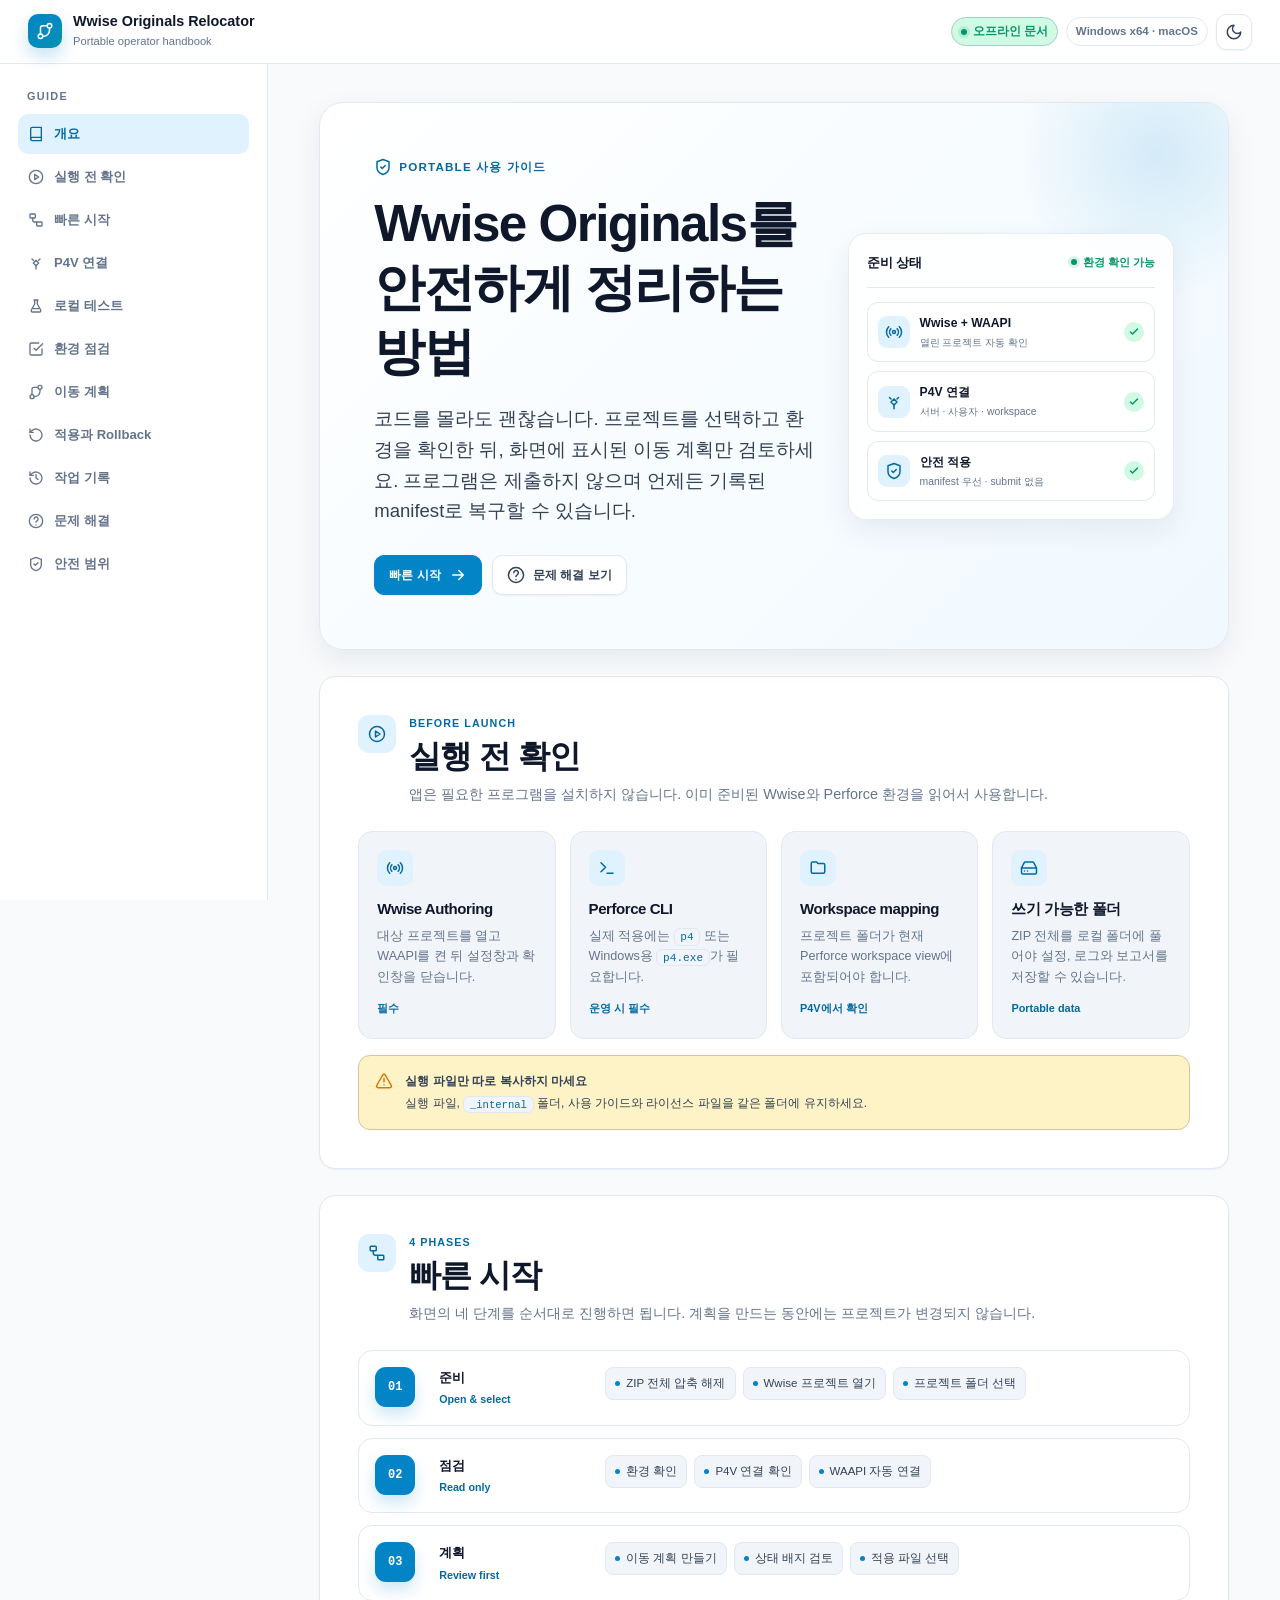
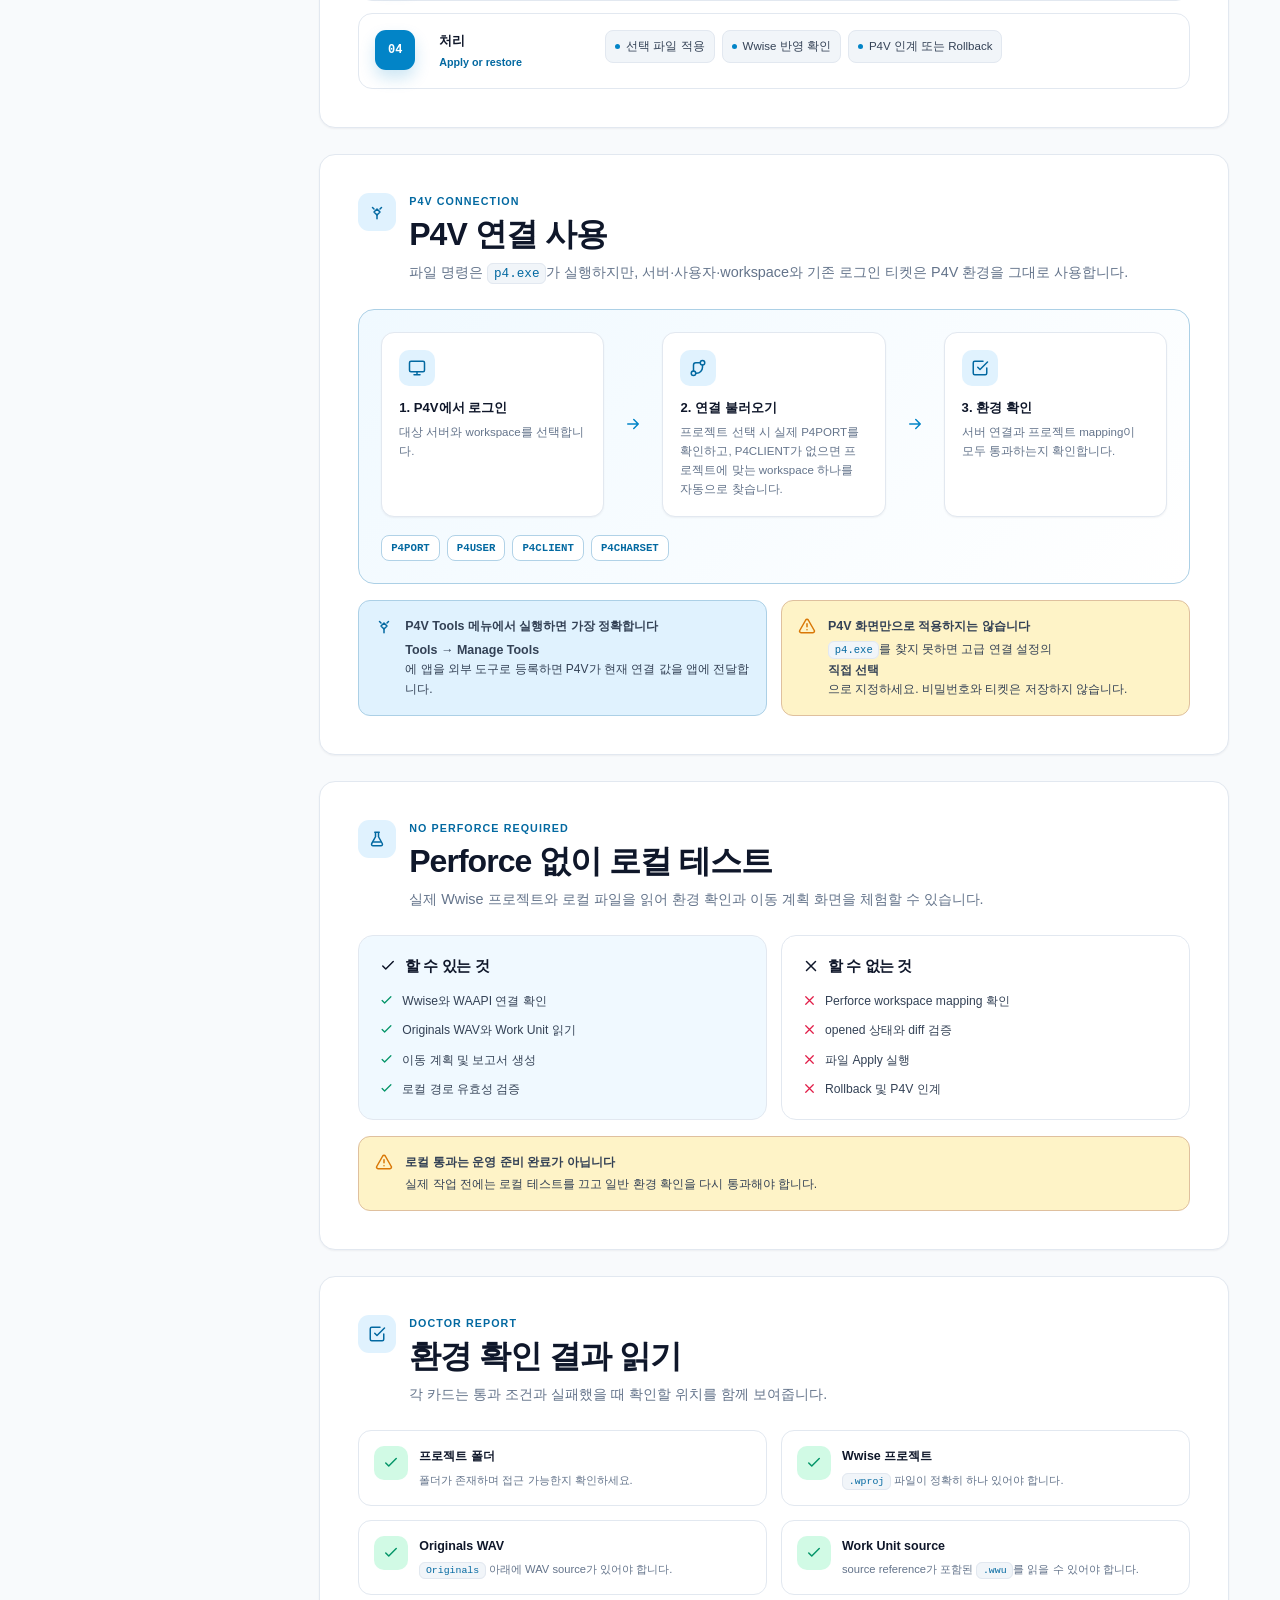
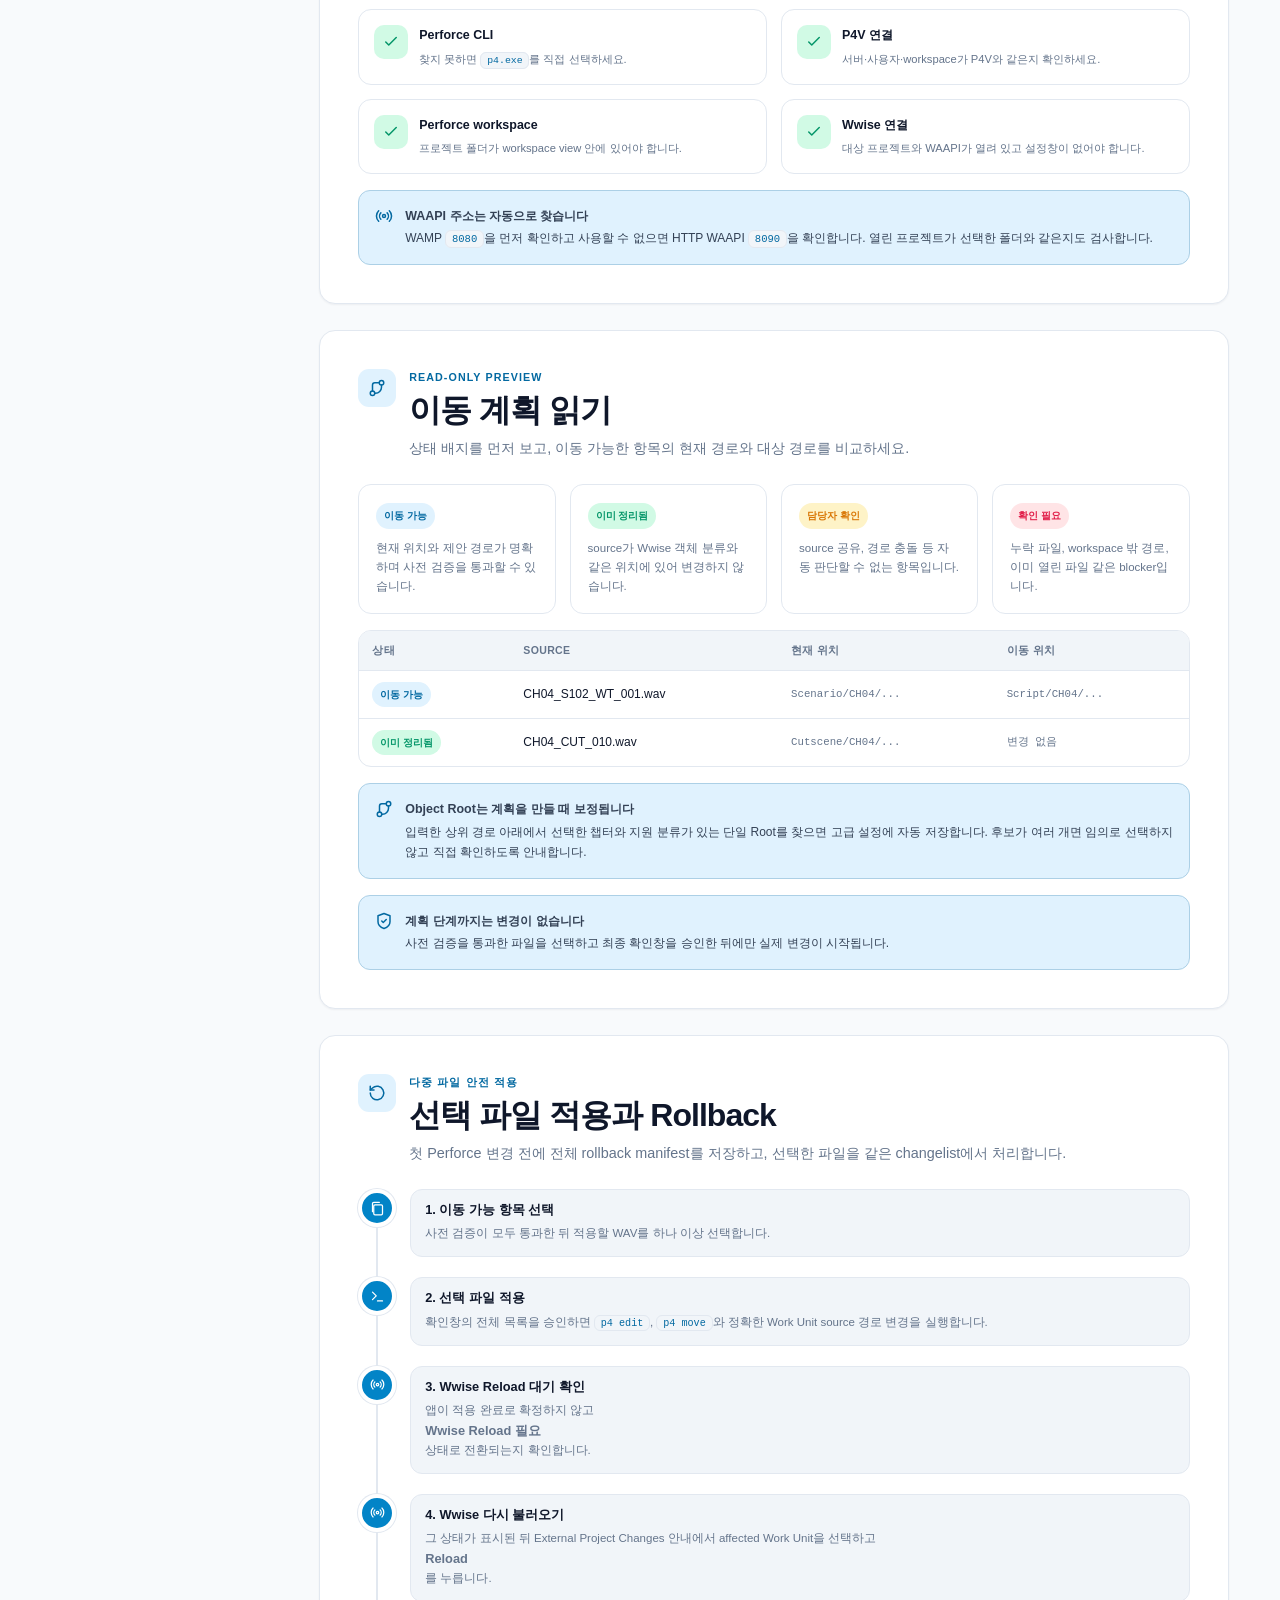
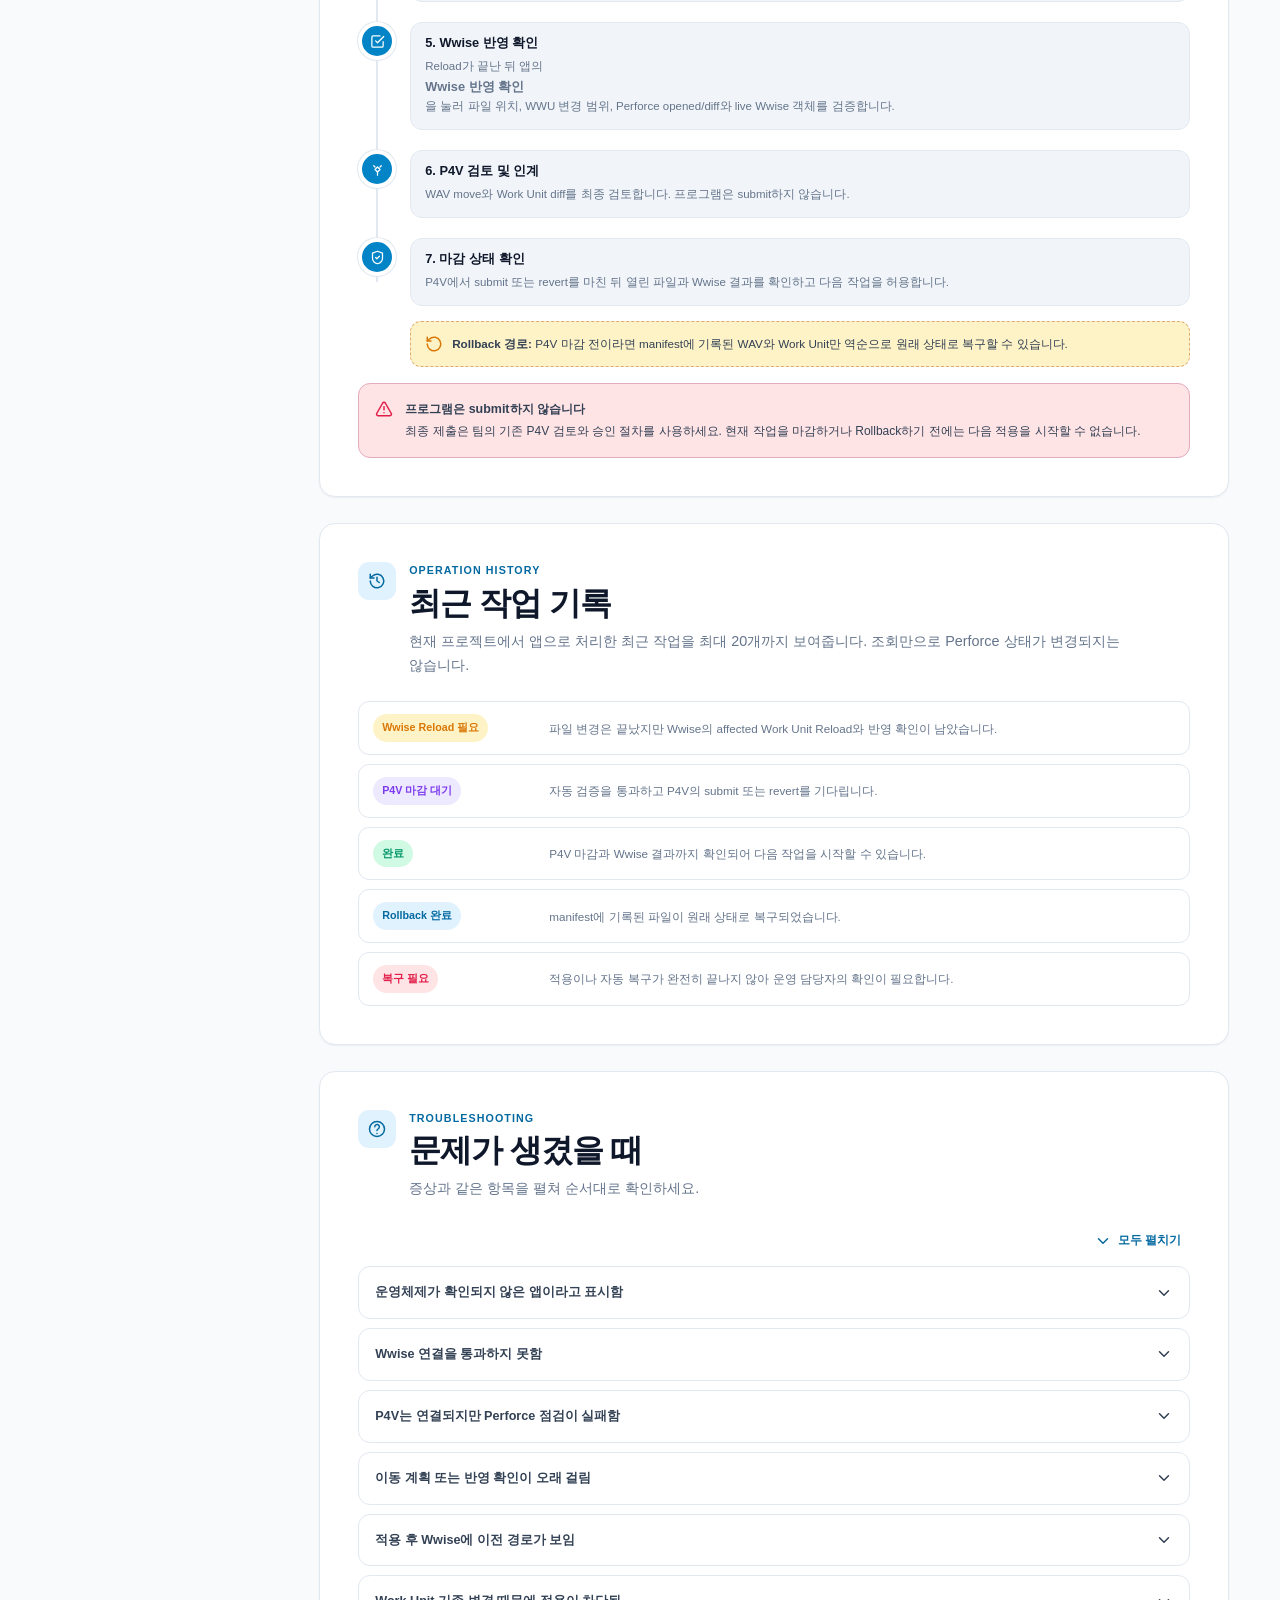
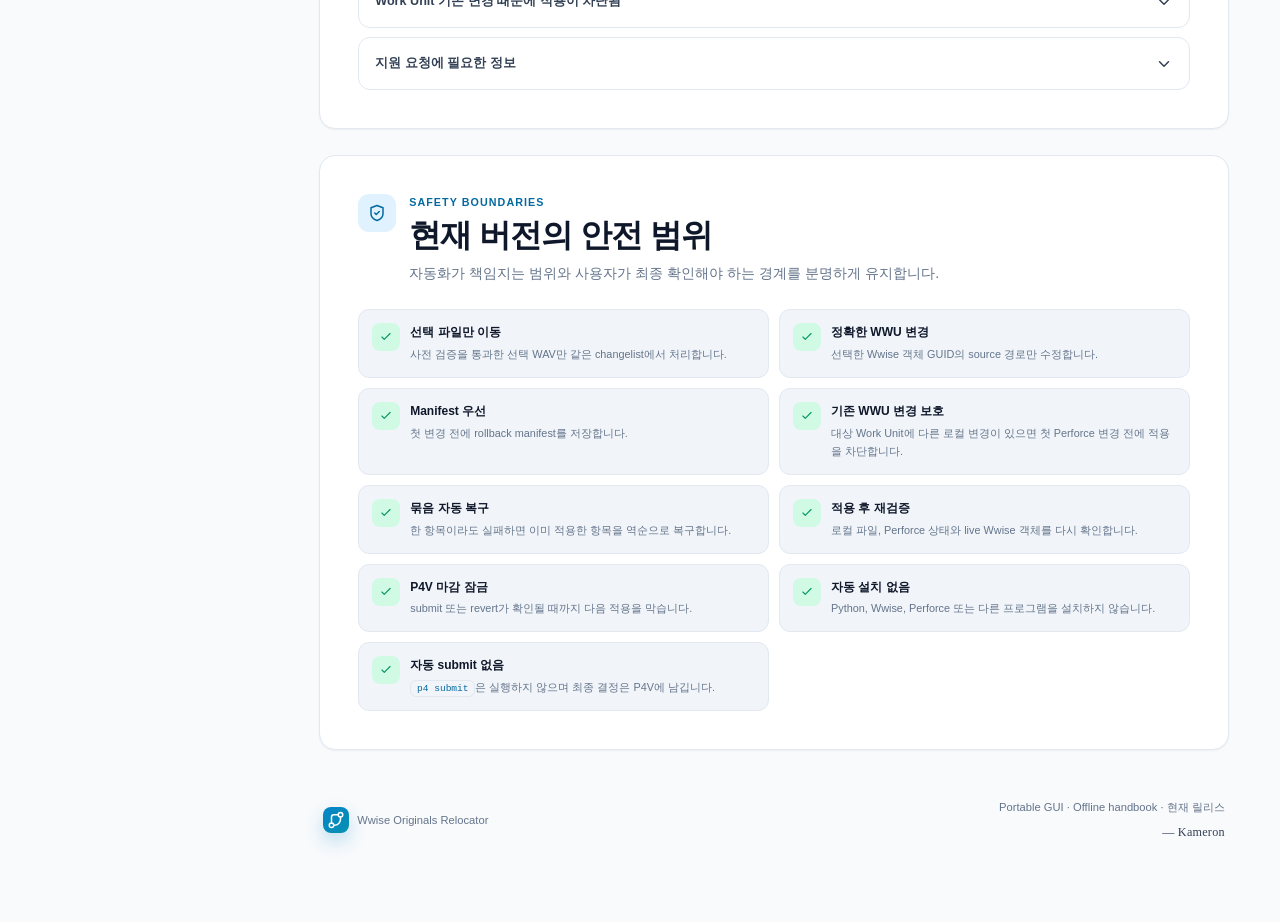
==== commit e97cd811: "Optimize live Wwise batch validation" ====
--- a/docs/usage-guide.html
+++ b/docs/usage-guide.html
@@ -508,7 +508,7 @@
             <details class="faq"><summary>운영체제가 확인되지 않은 앱이라고 표시함 <svg class="icon"><use href="#i-chevron"></use></svg></summary><div class="faq-body"><p>개발용 artifact에는 Windows 코드 서명 또는 macOS notarization이 없을 수 있습니다. 보안 정책을 우회하지 말고 배포 담당자에게 승인된 빌드인지 확인하세요.</p></div></details>
             <details class="faq"><summary>Wwise 연결을 통과하지 못함 <svg class="icon"><use href="#i-chevron"></use></svg></summary><div class="faq-body"><p>대상 프로젝트와 WAAPI가 활성화되어 있는지 확인하고 설정창이나 저장 확인창을 닫으세요. 프로젝트 불일치가 표시되면 선택한 폴더의 프로젝트를 Wwise에서 다시 엽니다.</p></div></details>
             <details class="faq"><summary>P4V는 연결되지만 Perforce 점검이 실패함 <svg class="icon"><use href="#i-chevron"></use></svg></summary><div class="faq-body"><p><strong>Workspace 선택 필요</strong>가 표시되면 P4V에서 이 프로젝트가 포함된 workspace를 선택한 뒤 <strong>고급 연결 설정 → 연결 불러오기</strong>를 누르세요. 서버 연결 실패와 workspace 미선택은 별도 항목으로 표시됩니다. 계속 연결을 찾지 못하면 <code>p4.exe</code>를 직접 선택하거나 P4V의 <strong>Tools → Manage Tools</strong>에 앱을 등록해 실행합니다.</p></div></details>
-            <details class="faq"><summary>이동 계획 만들기가 오래 걸림 <svg class="icon"><use href="#i-chevron"></use></svg></summary><div class="faq-body"><p>계획 보고서 옆에 WAAPI, Perforce 명령 횟수·시간과 표 표시 시간이 함께 나타납니다. 해당 계획 폴더의 <code>performance.json</code>에는 단계별 시간이 기록됩니다. 현재 버전은 읽기 전용 Perforce 조회를 제한된 크기의 묶음으로 처리하고 WAAPI 조회에도 제한 시간을 적용합니다. 계속 대기한다면 이 파일과 로그를 함께 전달하세요.</p></div></details>
+            <details class="faq"><summary>이동 계획 또는 반영 확인이 오래 걸림 <svg class="icon"><use href="#i-chevron"></use></svg></summary><div class="faq-body"><p>계획 보고서 옆에는 WAAPI, Perforce 명령 횟수·시간과 표 표시 시간이 나타납니다. Wwise 반영 확인 뒤에는 검증한 객체 수, WAAPI 요청 횟수와 전체 시간이 나타납니다. 각 보고서 폴더의 <code>performance.json</code>에서 상세 시간을 확인할 수 있습니다. 현재 버전은 읽기 전용 Perforce 조회와 live Wwise 객체 검증을 각각 제한된 크기의 묶음으로 처리합니다. 계속 대기한다면 이 파일과 로그를 함께 전달하세요.</p></div></details>
             <details class="faq"><summary>적용 후 Wwise에 이전 경로가 보임 <svg class="icon"><use href="#i-chevron"></use></svg></summary><div class="faq-body"><p>External Project Changes에서 affected Work Unit을 다시 불러온 뒤 <strong>Wwise 반영 확인</strong>을 누르세요. 계속 실패하면 보고서를 확인하고 P4V 마감 전 Rollback을 진행합니다.</p></div></details>
             <details class="faq"><summary>Work Unit 기존 변경 때문에 적용이 차단됨 <svg class="icon"><use href="#i-chevron"></use></svg></summary><div class="faq-body"><p>앱이 수정할 <code>.wwu</code>에 다른 로컬 변경이 감지된 상태입니다. 해당 변경을 먼저 별도 changelist에 정리하거나 submit/revert한 뒤 환경 확인과 이동 계획을 다시 실행하세요. 다른 작업을 보존한 채 강제로 덮어쓰지는 않습니다.</p></div></details>
             <details class="faq"><summary>지원 요청에 필요한 정보 <svg class="icon"><use href="#i-chevron"></use></svg></summary><div class="faq-body"><ul><li>화면에 표시된 실패 항목과 메시지</li><li><code>data/logs/relocator.log</code></li><li><code>VERSION.txt</code></li><li>해당 작업의 <code>data/reports</code> 폴더</li></ul></div></details>
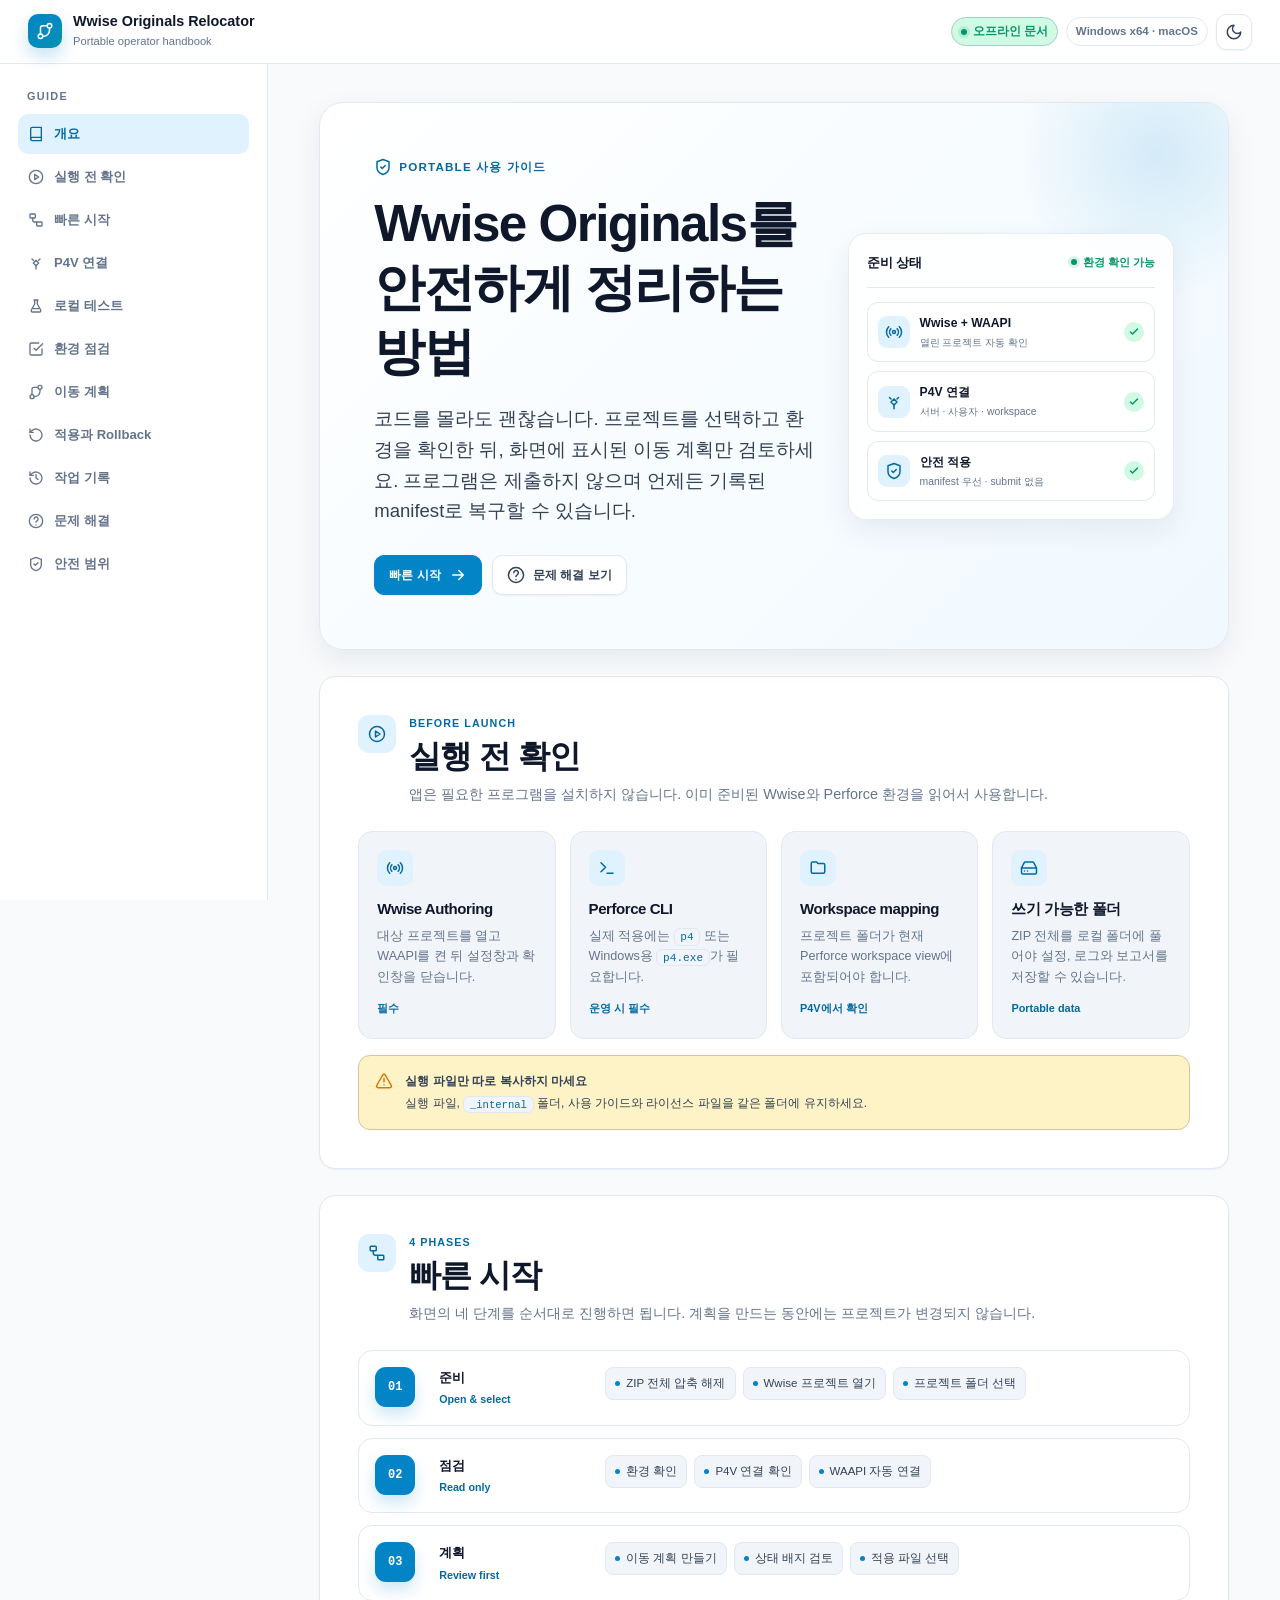
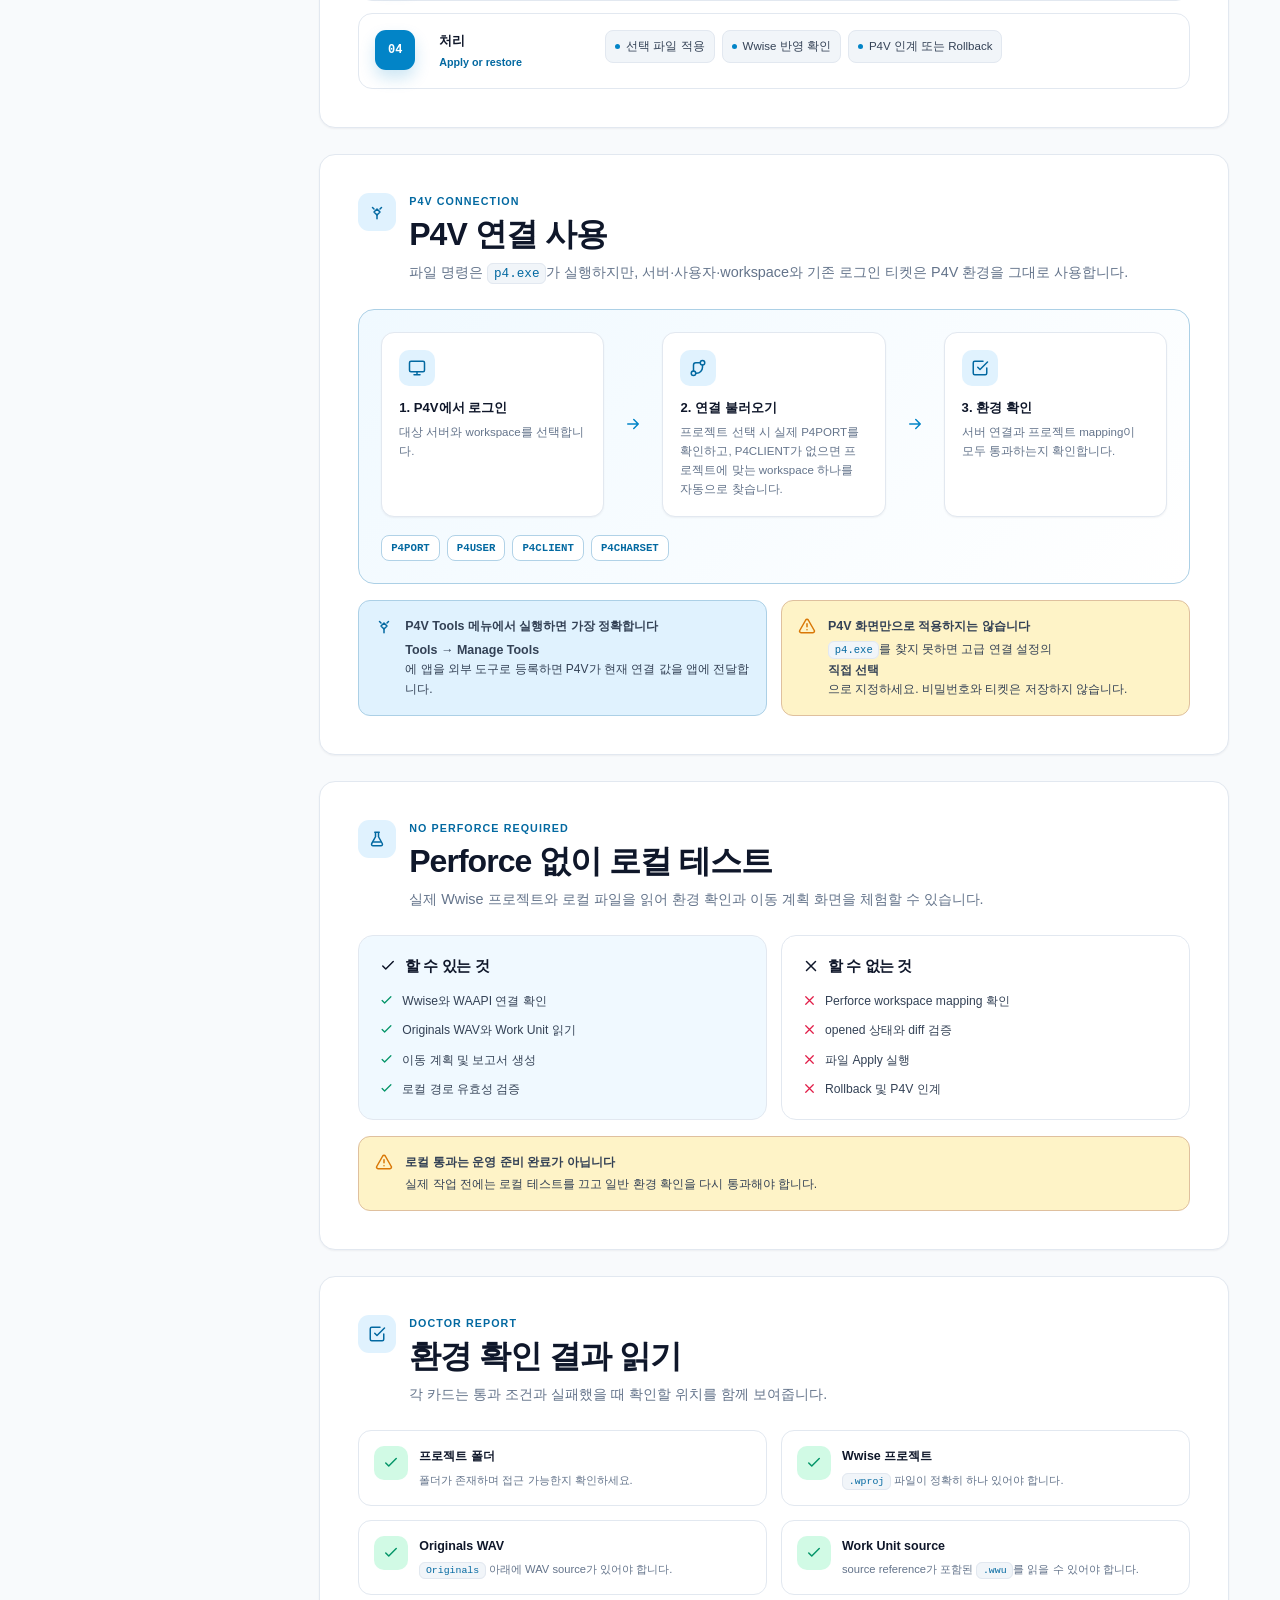
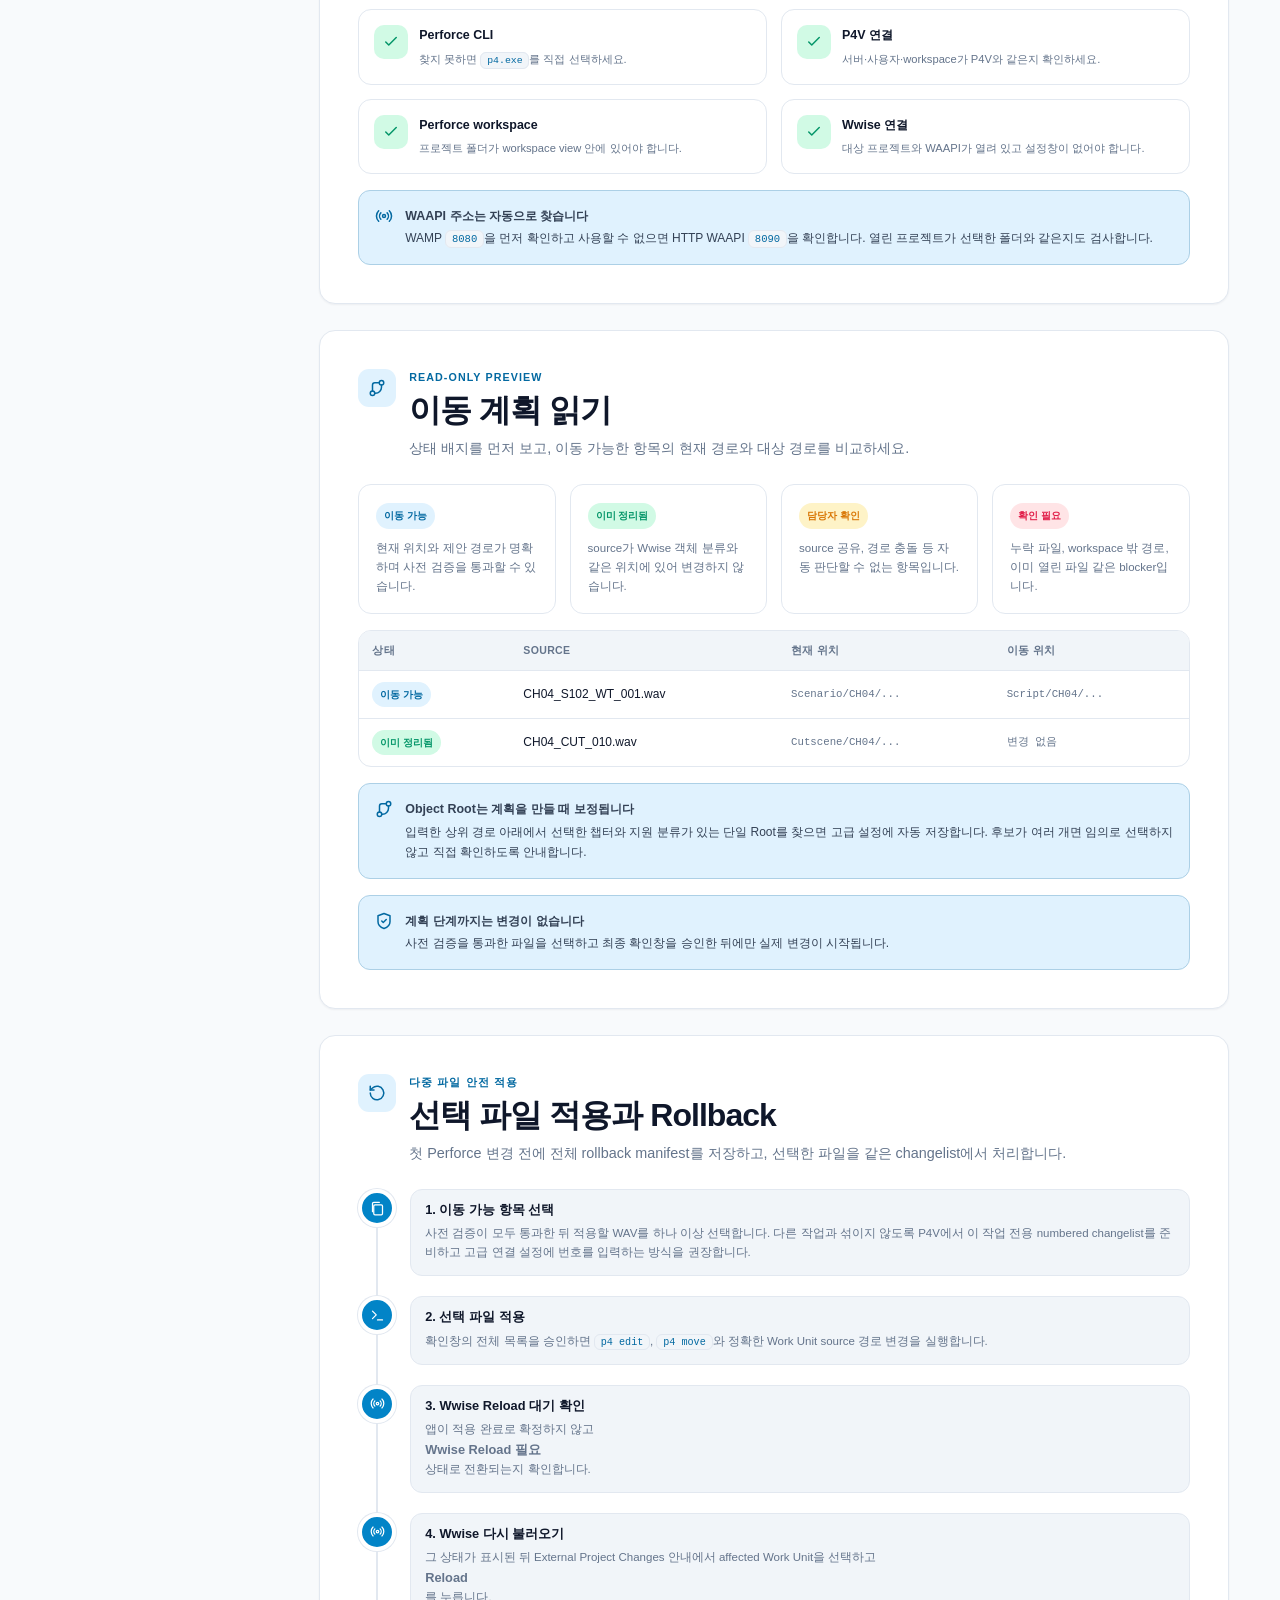
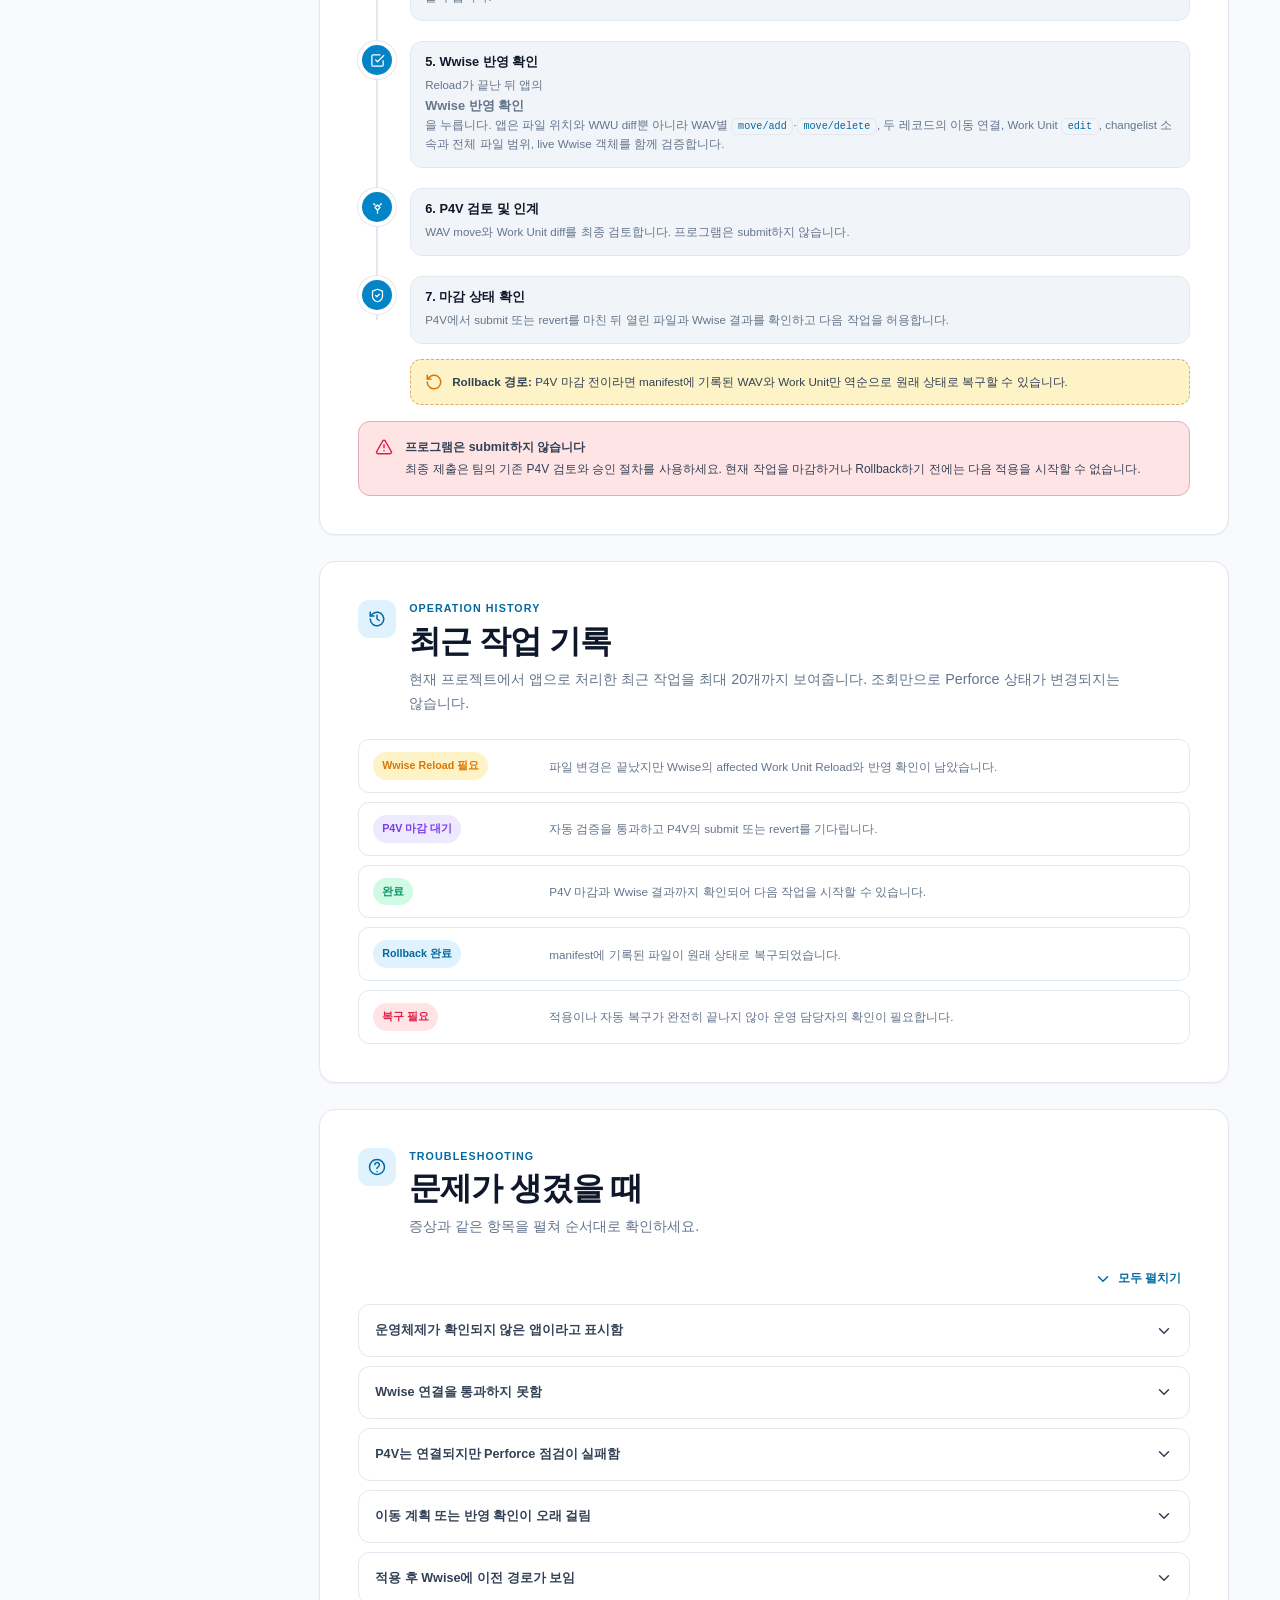
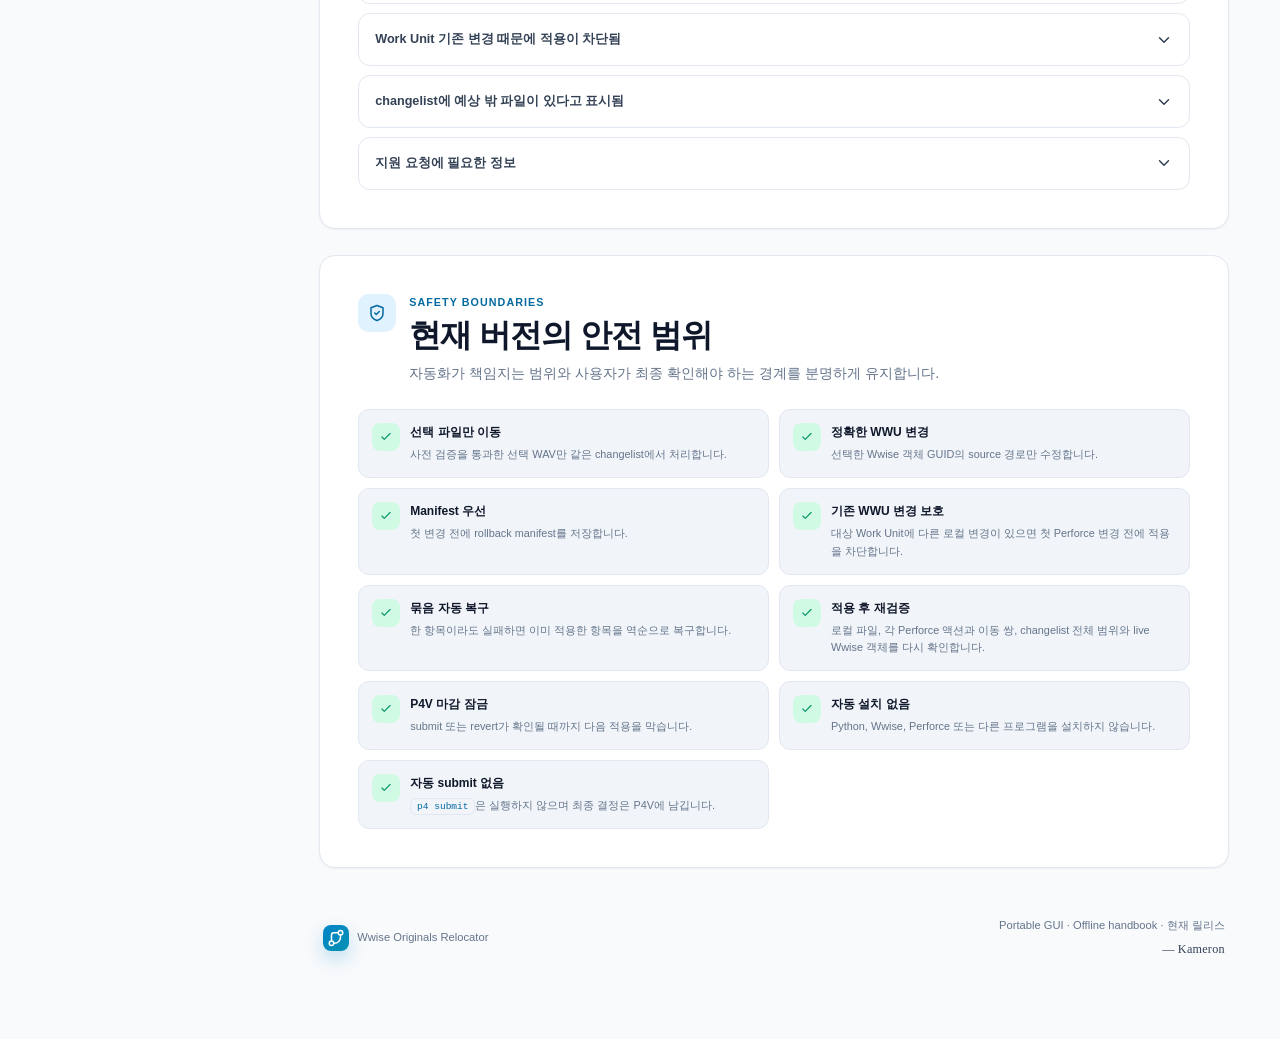
==== commit 30461cbb: "Update changelist validation guidance" ====
--- a/docs/usage-guide.html
+++ b/docs/usage-guide.html
@@ -478,11 +478,11 @@
         <section id="apply" class="section">
           <div class="section-heading"><div class="section-title-wrap"><span class="section-icon"><svg class="icon"><use href="#i-rotate"></use></svg></span><div><p class="section-kicker">다중 파일 안전 적용</p><h2>선택 파일 적용과 Rollback</h2><p class="section-description">첫 Perforce 변경 전에 전체 rollback manifest를 저장하고, 선택한 파일을 같은 changelist에서 처리합니다.</p></div></div></div>
           <div class="timeline">
-            <div class="timeline-item"><span class="timeline-dot"><svg class="icon"><use href="#i-files"></use></svg></span><div class="timeline-copy"><strong>1. 이동 가능 항목 선택</strong><p>사전 검증이 모두 통과한 뒤 적용할 WAV를 하나 이상 선택합니다.</p></div></div>
+            <div class="timeline-item"><span class="timeline-dot"><svg class="icon"><use href="#i-files"></use></svg></span><div class="timeline-copy"><strong>1. 이동 가능 항목 선택</strong><p>사전 검증이 모두 통과한 뒤 적용할 WAV를 하나 이상 선택합니다. 다른 작업과 섞이지 않도록 P4V에서 이 작업 전용 numbered changelist를 준비하고 고급 연결 설정에 번호를 입력하는 방식을 권장합니다.</p></div></div>
             <div class="timeline-item"><span class="timeline-dot"><svg class="icon"><use href="#i-terminal"></use></svg></span><div class="timeline-copy"><strong>2. 선택 파일 적용</strong><p>확인창의 전체 목록을 승인하면 <code>p4 edit</code>, <code>p4 move</code>와 정확한 Work Unit source 경로 변경을 실행합니다.</p></div></div>
             <div class="timeline-item"><span class="timeline-dot"><svg class="icon"><use href="#i-radio"></use></svg></span><div class="timeline-copy"><strong>3. Wwise Reload 대기 확인</strong><p>앱이 적용 완료로 확정하지 않고 <strong>Wwise Reload 필요</strong> 상태로 전환되는지 확인합니다.</p></div></div>
             <div class="timeline-item"><span class="timeline-dot"><svg class="icon"><use href="#i-radio"></use></svg></span><div class="timeline-copy"><strong>4. Wwise 다시 불러오기</strong><p>그 상태가 표시된 뒤 External Project Changes 안내에서 affected Work Unit을 선택하고 <strong>Reload</strong>를 누릅니다.</p></div></div>
-            <div class="timeline-item"><span class="timeline-dot"><svg class="icon"><use href="#i-checks"></use></svg></span><div class="timeline-copy"><strong>5. Wwise 반영 확인</strong><p>Reload가 끝난 뒤 앱의 <strong>Wwise 반영 확인</strong>을 눌러 파일 위치, WWU 변경 범위, Perforce opened/diff와 live Wwise 객체를 검증합니다.</p></div></div>
+            <div class="timeline-item"><span class="timeline-dot"><svg class="icon"><use href="#i-checks"></use></svg></span><div class="timeline-copy"><strong>5. Wwise 반영 확인</strong><p>Reload가 끝난 뒤 앱의 <strong>Wwise 반영 확인</strong>을 누릅니다. 앱은 파일 위치와 WWU diff뿐 아니라 WAV별 <code>move/add</code>·<code>move/delete</code>, 두 레코드의 이동 연결, Work Unit <code>edit</code>, changelist 소속과 전체 파일 범위, live Wwise 객체를 함께 검증합니다.</p></div></div>
             <div class="timeline-item"><span class="timeline-dot"><svg class="icon"><use href="#i-plug"></use></svg></span><div class="timeline-copy"><strong>6. P4V 검토 및 인계</strong><p>WAV move와 Work Unit diff를 최종 검토합니다. 프로그램은 submit하지 않습니다.</p></div></div>
             <div class="timeline-item"><span class="timeline-dot"><svg class="icon"><use href="#i-shield"></use></svg></span><div class="timeline-copy"><strong>7. 마감 상태 확인</strong><p>P4V에서 submit 또는 revert를 마친 뒤 열린 파일과 Wwise 결과를 확인하고 다음 작업을 허용합니다.</p></div></div>
           </div>
@@ -511,6 +511,7 @@
             <details class="faq"><summary>이동 계획 또는 반영 확인이 오래 걸림 <svg class="icon"><use href="#i-chevron"></use></svg></summary><div class="faq-body"><p>계획 보고서 옆에는 WAAPI, Perforce 명령 횟수·시간과 표 표시 시간이 나타납니다. Wwise 반영 확인 뒤에는 검증한 객체 수, WAAPI 요청 횟수와 전체 시간이 나타납니다. 각 보고서 폴더의 <code>performance.json</code>에서 상세 시간을 확인할 수 있습니다. 현재 버전은 읽기 전용 Perforce 조회와 live Wwise 객체 검증을 각각 제한된 크기의 묶음으로 처리합니다. 계속 대기한다면 이 파일과 로그를 함께 전달하세요.</p></div></details>
             <details class="faq"><summary>적용 후 Wwise에 이전 경로가 보임 <svg class="icon"><use href="#i-chevron"></use></svg></summary><div class="faq-body"><p>External Project Changes에서 affected Work Unit을 다시 불러온 뒤 <strong>Wwise 반영 확인</strong>을 누르세요. 계속 실패하면 보고서를 확인하고 P4V 마감 전 Rollback을 진행합니다.</p></div></details>
             <details class="faq"><summary>Work Unit 기존 변경 때문에 적용이 차단됨 <svg class="icon"><use href="#i-chevron"></use></svg></summary><div class="faq-body"><p>앱이 수정할 <code>.wwu</code>에 다른 로컬 변경이 감지된 상태입니다. 해당 변경을 먼저 별도 changelist에 정리하거나 submit/revert한 뒤 환경 확인과 이동 계획을 다시 실행하세요. 다른 작업을 보존한 채 강제로 덮어쓰지는 않습니다.</p></div></details>
+            <details class="faq"><summary>changelist에 예상 밖 파일이 있다고 표시됨 <svg class="icon"><use href="#i-chevron"></use></svg></summary><div class="faq-body"><p>현재 작업의 WAV 이동과 Work Unit edit 외 파일이 같은 changelist에 포함되어 있습니다. 기존 파일을 다른 changelist로 옮기거나 이 작업용 numbered changelist를 새로 만든 뒤 다시 진행하세요. 기본 changelist도 사용할 수 있지만 현재 이동 작업의 파일만 정확히 들어 있어야 합니다.</p></div></details>
             <details class="faq"><summary>지원 요청에 필요한 정보 <svg class="icon"><use href="#i-chevron"></use></svg></summary><div class="faq-body"><ul><li>화면에 표시된 실패 항목과 메시지</li><li><code>data/logs/relocator.log</code></li><li><code>VERSION.txt</code></li><li>해당 작업의 <code>data/reports</code> 폴더</li></ul></div></details>
           </div>
         </section>
@@ -523,7 +524,7 @@
             <article class="safety-item"><span class="check-symbol"><svg class="icon"><use href="#i-check"></use></svg></span><div><strong>Manifest 우선</strong><p>첫 변경 전에 rollback manifest를 저장합니다.</p></div></article>
             <article class="safety-item"><span class="check-symbol"><svg class="icon"><use href="#i-check"></use></svg></span><div><strong>기존 WWU 변경 보호</strong><p>대상 Work Unit에 다른 로컬 변경이 있으면 첫 Perforce 변경 전에 적용을 차단합니다.</p></div></article>
             <article class="safety-item"><span class="check-symbol"><svg class="icon"><use href="#i-check"></use></svg></span><div><strong>묶음 자동 복구</strong><p>한 항목이라도 실패하면 이미 적용한 항목을 역순으로 복구합니다.</p></div></article>
-            <article class="safety-item"><span class="check-symbol"><svg class="icon"><use href="#i-check"></use></svg></span><div><strong>적용 후 재검증</strong><p>로컬 파일, Perforce 상태와 live Wwise 객체를 다시 확인합니다.</p></div></article>
+            <article class="safety-item"><span class="check-symbol"><svg class="icon"><use href="#i-check"></use></svg></span><div><strong>적용 후 재검증</strong><p>로컬 파일, 각 Perforce 액션과 이동 쌍, changelist 전체 범위와 live Wwise 객체를 다시 확인합니다.</p></div></article>
             <article class="safety-item"><span class="check-symbol"><svg class="icon"><use href="#i-check"></use></svg></span><div><strong>P4V 마감 잠금</strong><p>submit 또는 revert가 확인될 때까지 다음 적용을 막습니다.</p></div></article>
             <article class="safety-item"><span class="check-symbol"><svg class="icon"><use href="#i-check"></use></svg></span><div><strong>자동 설치 없음</strong><p>Python, Wwise, Perforce 또는 다른 프로그램을 설치하지 않습니다.</p></div></article>
             <article class="safety-item"><span class="check-symbol"><svg class="icon"><use href="#i-check"></use></svg></span><div><strong>자동 submit 없음</strong><p><code>p4 submit</code>은 실행하지 않으며 최종 결정은 P4V에 남깁니다.</p></div></article>
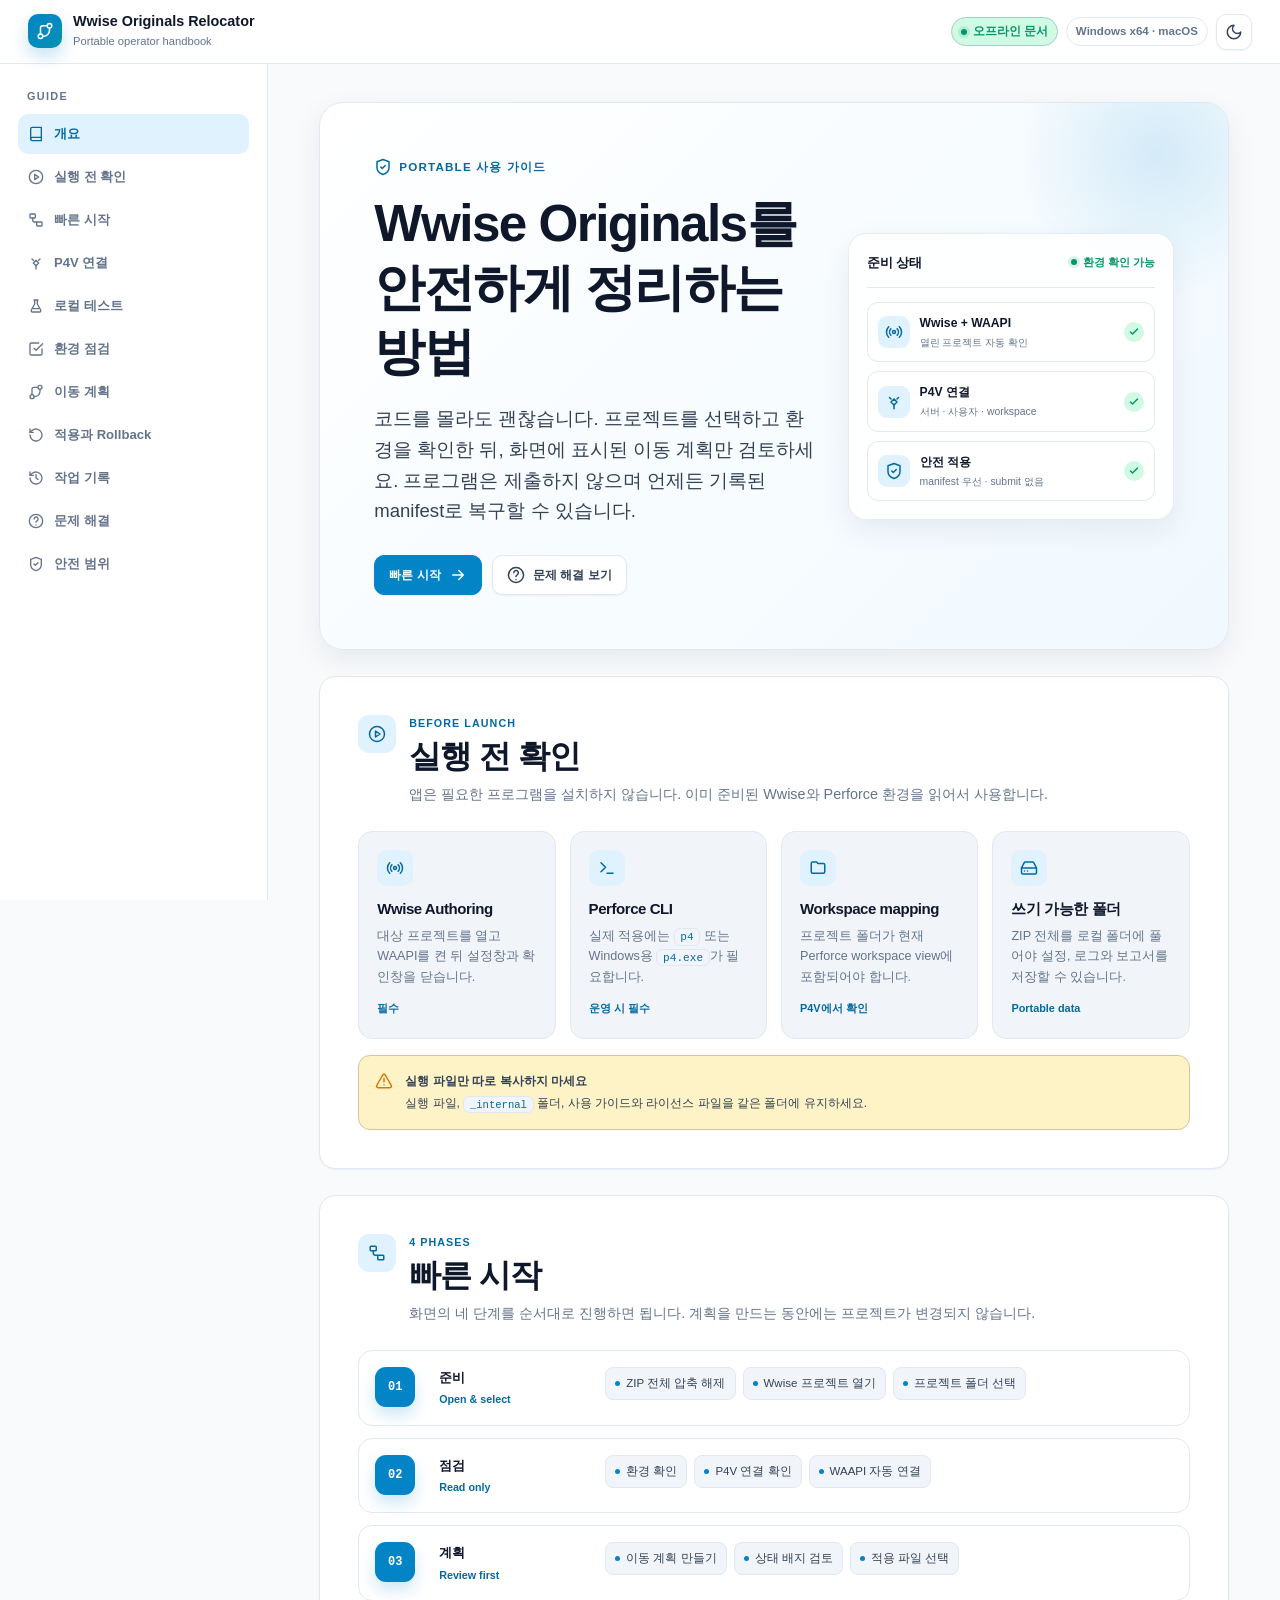
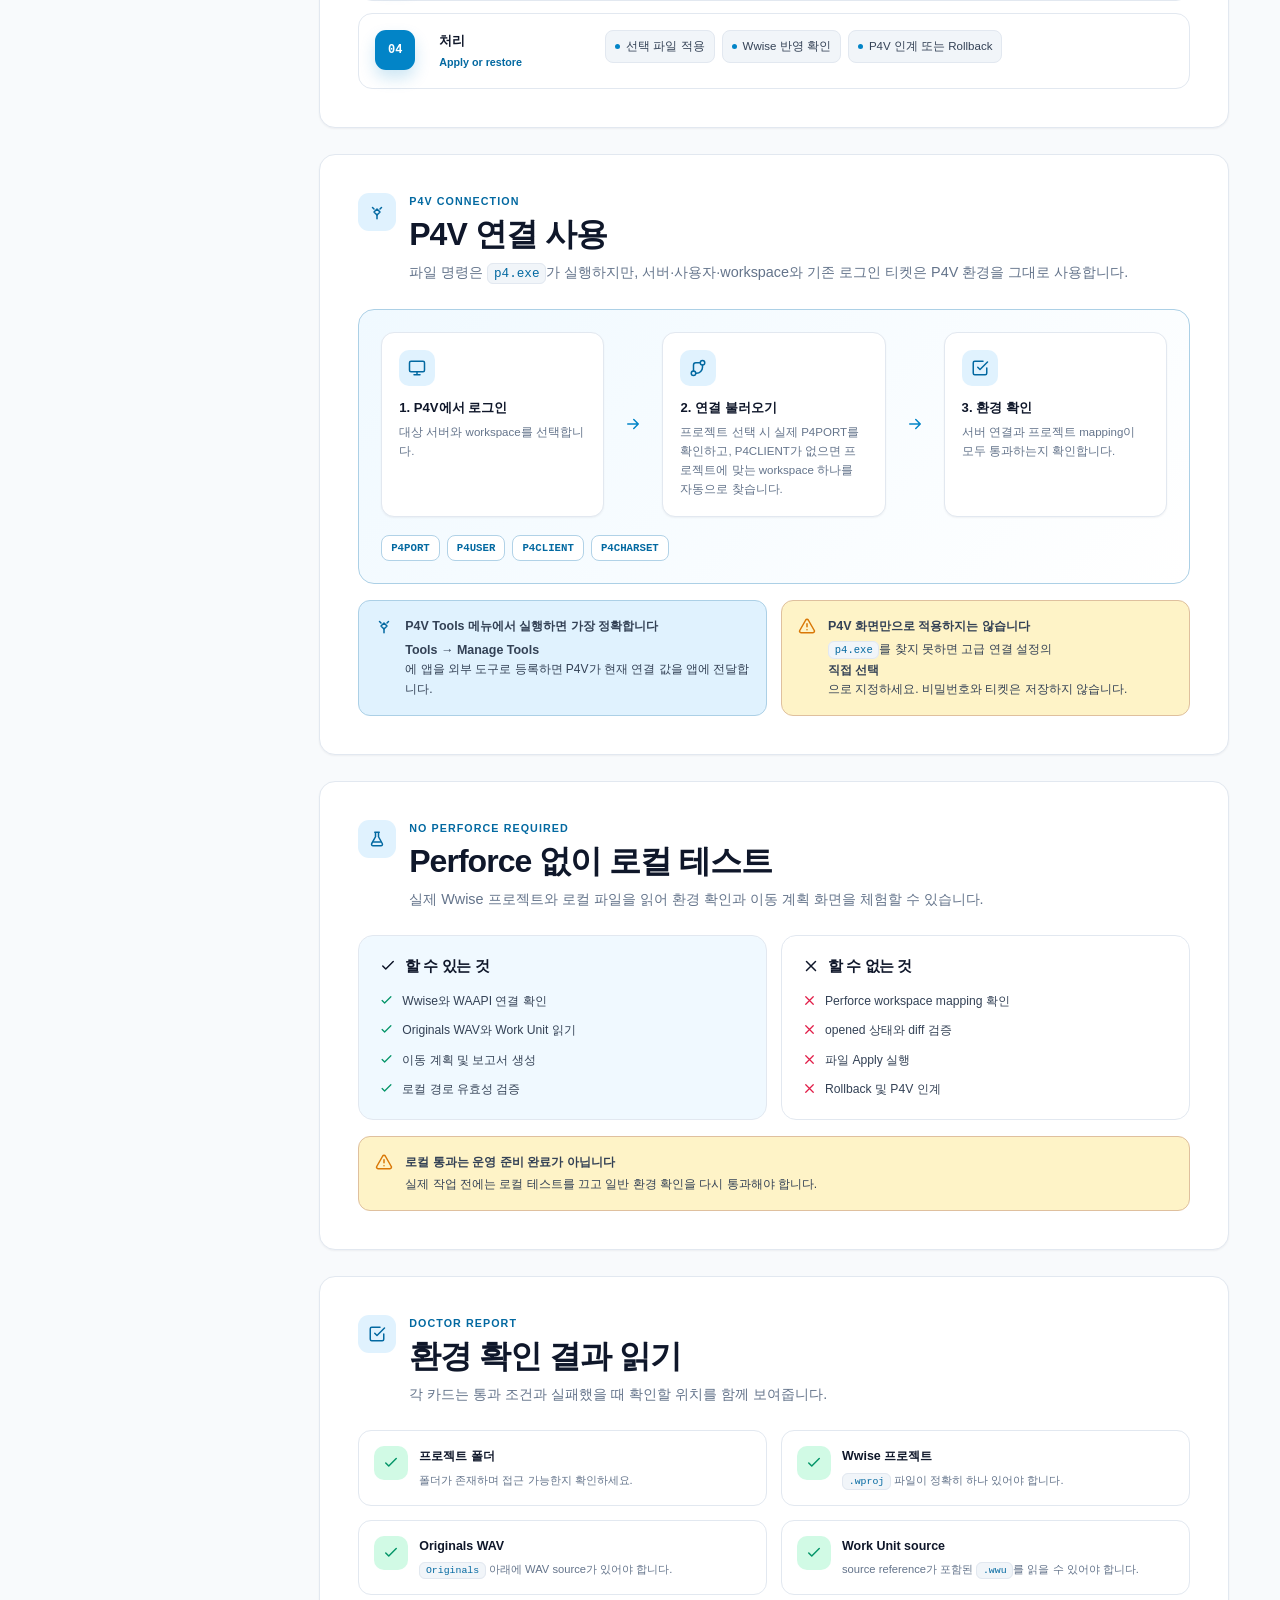
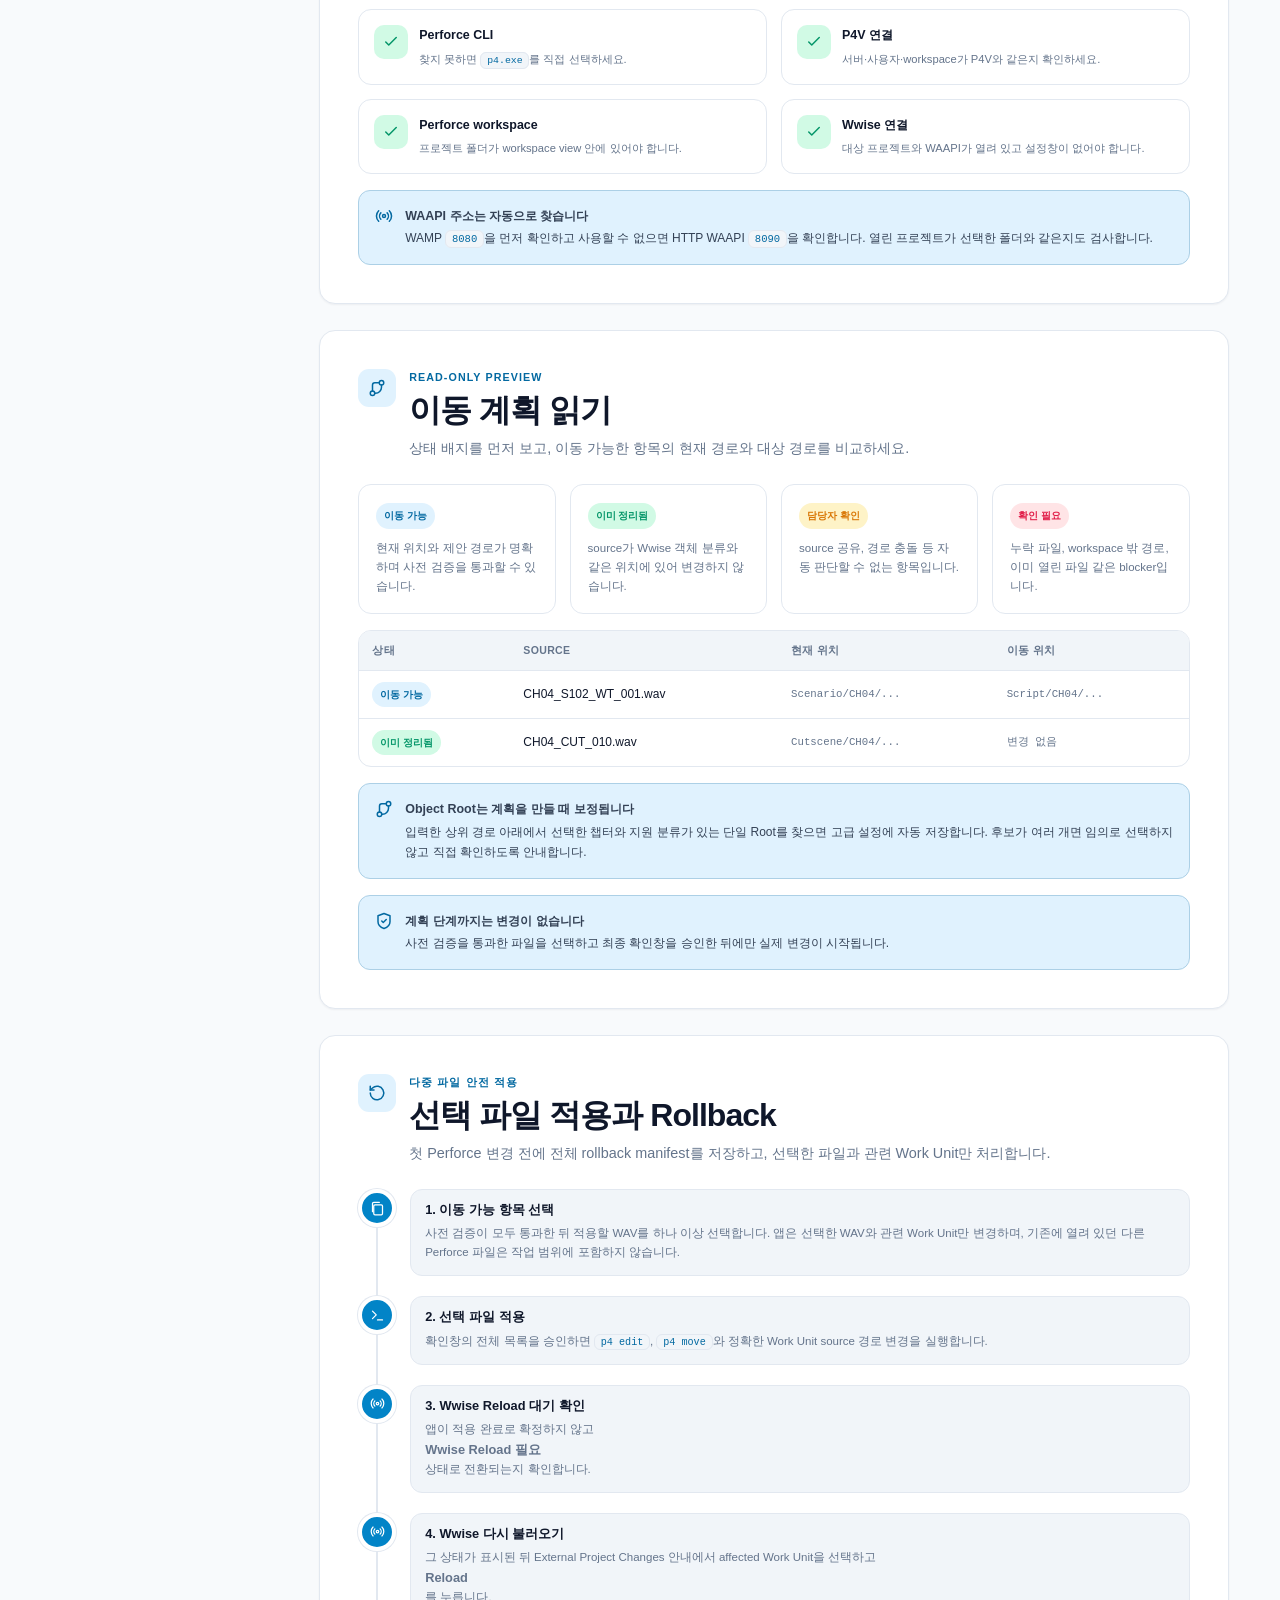
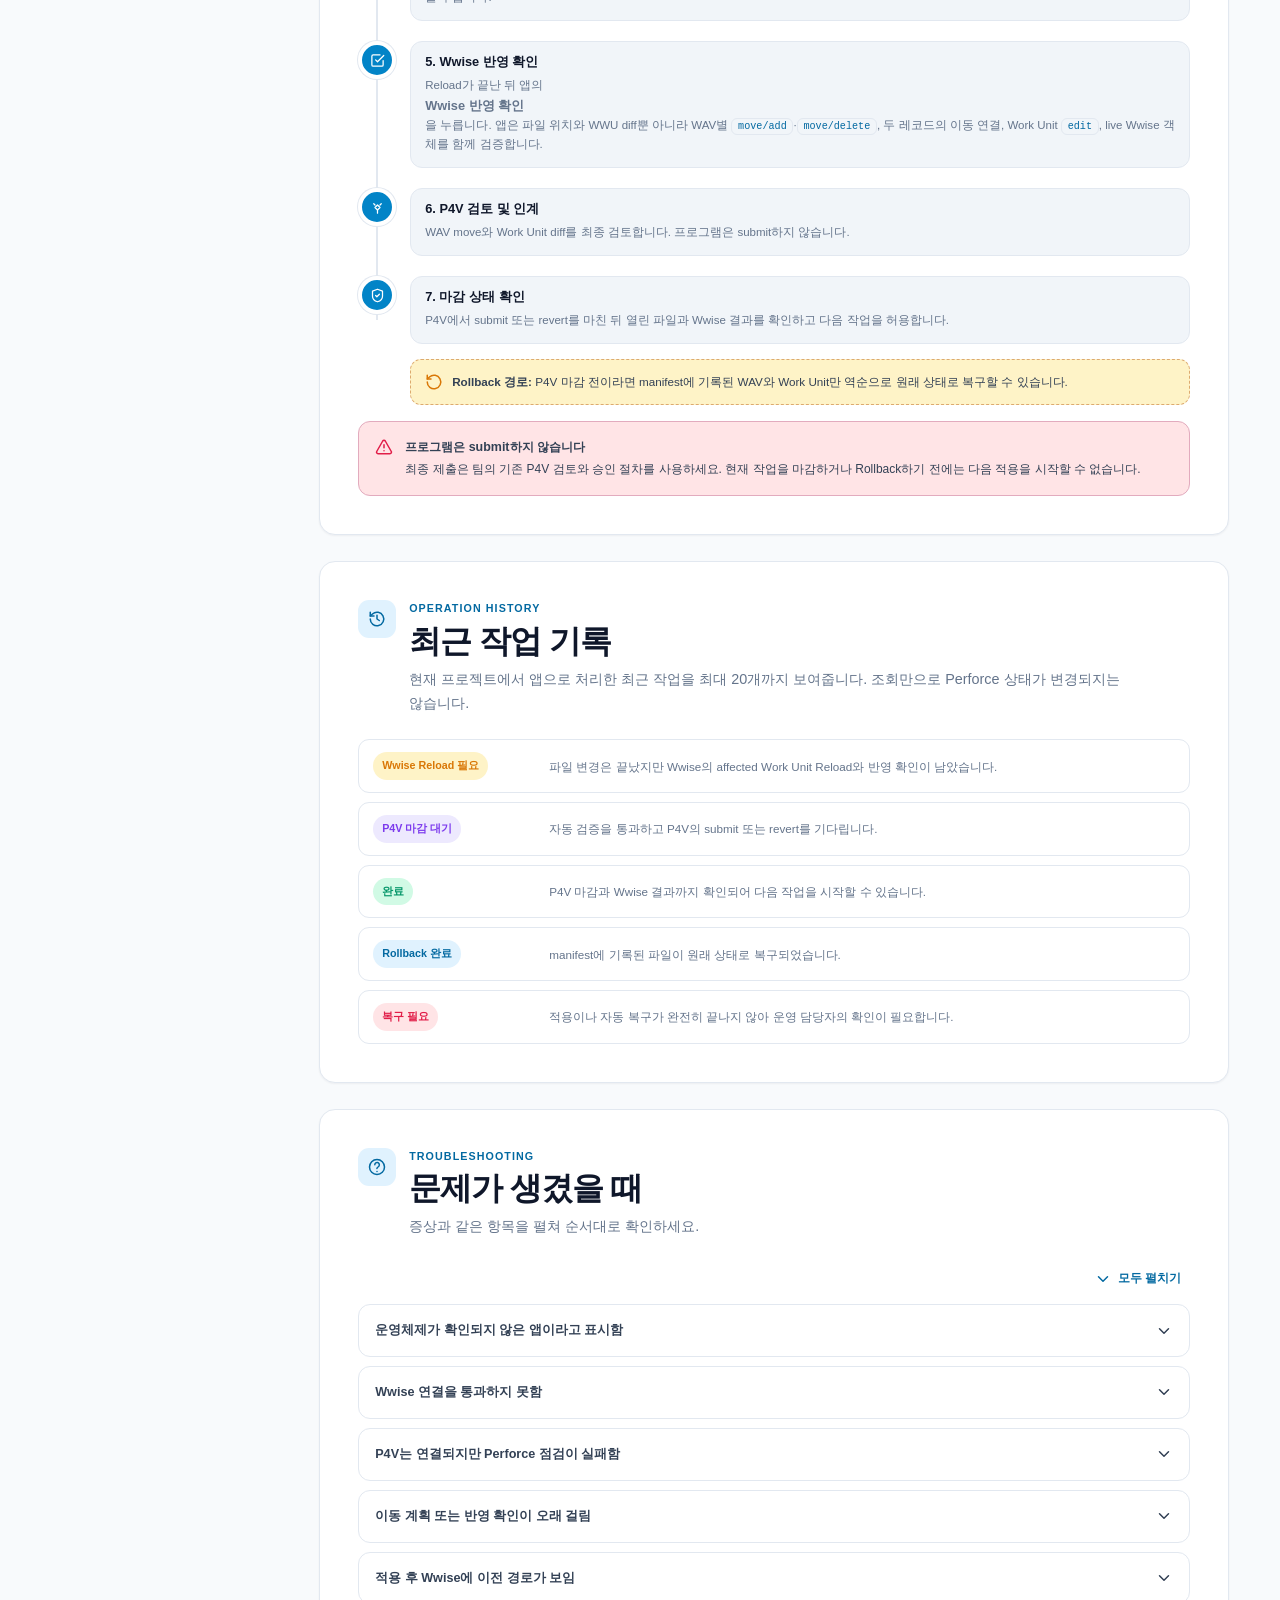
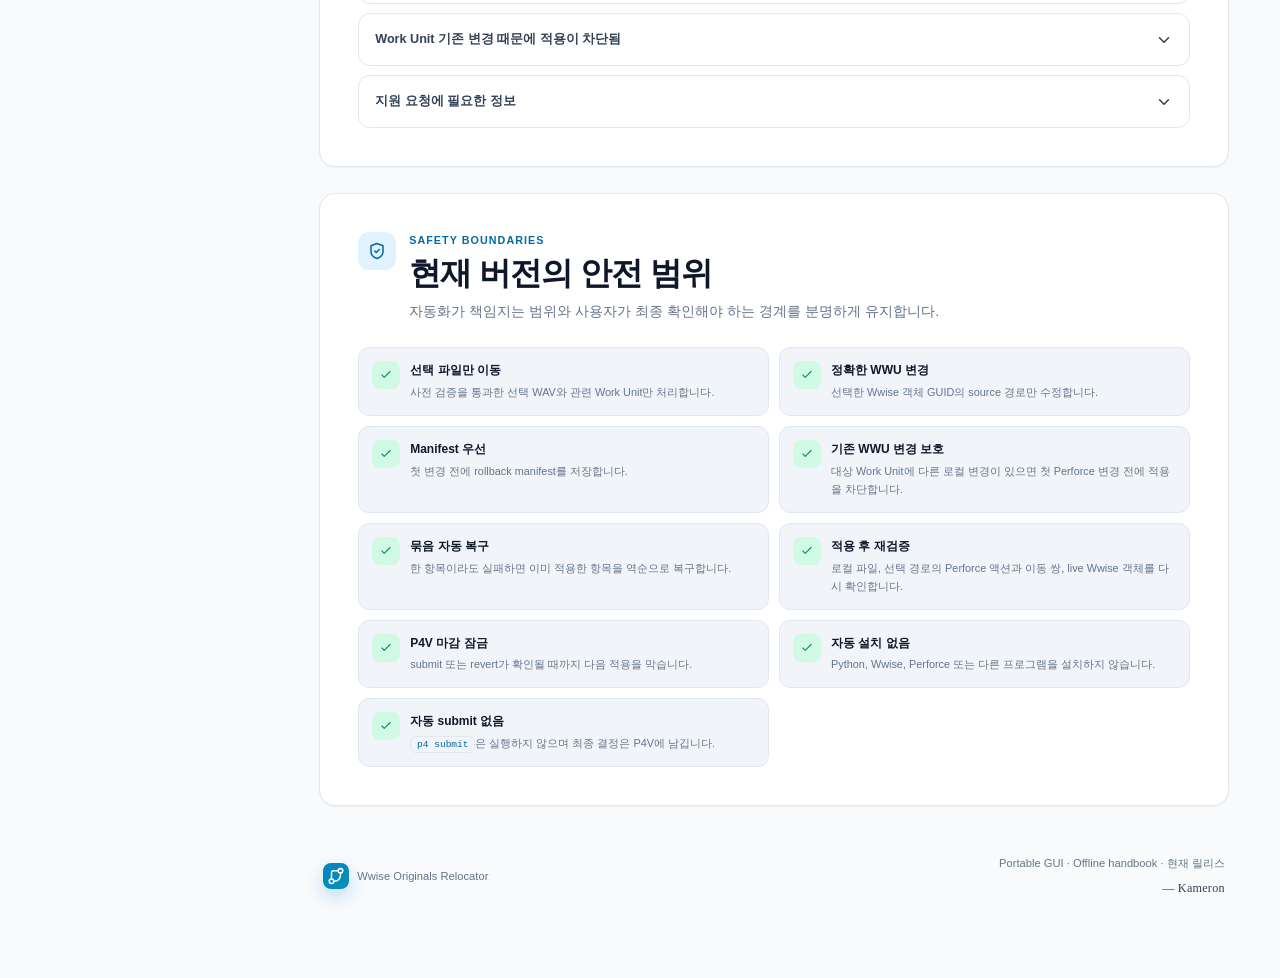
==== commit 9216879c: "Remove manual changelist workflow" ====
--- a/docs/usage-guide.html
+++ b/docs/usage-guide.html
@@ -476,13 +476,13 @@
         </section>
 
         <section id="apply" class="section">
-          <div class="section-heading"><div class="section-title-wrap"><span class="section-icon"><svg class="icon"><use href="#i-rotate"></use></svg></span><div><p class="section-kicker">다중 파일 안전 적용</p><h2>선택 파일 적용과 Rollback</h2><p class="section-description">첫 Perforce 변경 전에 전체 rollback manifest를 저장하고, 선택한 파일을 같은 changelist에서 처리합니다.</p></div></div></div>
+          <div class="section-heading"><div class="section-title-wrap"><span class="section-icon"><svg class="icon"><use href="#i-rotate"></use></svg></span><div><p class="section-kicker">다중 파일 안전 적용</p><h2>선택 파일 적용과 Rollback</h2><p class="section-description">첫 Perforce 변경 전에 전체 rollback manifest를 저장하고, 선택한 파일과 관련 Work Unit만 처리합니다.</p></div></div></div>
           <div class="timeline">
-            <div class="timeline-item"><span class="timeline-dot"><svg class="icon"><use href="#i-files"></use></svg></span><div class="timeline-copy"><strong>1. 이동 가능 항목 선택</strong><p>사전 검증이 모두 통과한 뒤 적용할 WAV를 하나 이상 선택합니다. 다른 작업과 섞이지 않도록 P4V에서 이 작업 전용 numbered changelist를 준비하고 고급 연결 설정에 번호를 입력하는 방식을 권장합니다.</p></div></div>
+            <div class="timeline-item"><span class="timeline-dot"><svg class="icon"><use href="#i-files"></use></svg></span><div class="timeline-copy"><strong>1. 이동 가능 항목 선택</strong><p>사전 검증이 모두 통과한 뒤 적용할 WAV를 하나 이상 선택합니다. 앱은 선택한 WAV와 관련 Work Unit만 변경하며, 기존에 열려 있던 다른 Perforce 파일은 작업 범위에 포함하지 않습니다.</p></div></div>
             <div class="timeline-item"><span class="timeline-dot"><svg class="icon"><use href="#i-terminal"></use></svg></span><div class="timeline-copy"><strong>2. 선택 파일 적용</strong><p>확인창의 전체 목록을 승인하면 <code>p4 edit</code>, <code>p4 move</code>와 정확한 Work Unit source 경로 변경을 실행합니다.</p></div></div>
             <div class="timeline-item"><span class="timeline-dot"><svg class="icon"><use href="#i-radio"></use></svg></span><div class="timeline-copy"><strong>3. Wwise Reload 대기 확인</strong><p>앱이 적용 완료로 확정하지 않고 <strong>Wwise Reload 필요</strong> 상태로 전환되는지 확인합니다.</p></div></div>
             <div class="timeline-item"><span class="timeline-dot"><svg class="icon"><use href="#i-radio"></use></svg></span><div class="timeline-copy"><strong>4. Wwise 다시 불러오기</strong><p>그 상태가 표시된 뒤 External Project Changes 안내에서 affected Work Unit을 선택하고 <strong>Reload</strong>를 누릅니다.</p></div></div>
-            <div class="timeline-item"><span class="timeline-dot"><svg class="icon"><use href="#i-checks"></use></svg></span><div class="timeline-copy"><strong>5. Wwise 반영 확인</strong><p>Reload가 끝난 뒤 앱의 <strong>Wwise 반영 확인</strong>을 누릅니다. 앱은 파일 위치와 WWU diff뿐 아니라 WAV별 <code>move/add</code>·<code>move/delete</code>, 두 레코드의 이동 연결, Work Unit <code>edit</code>, changelist 소속과 전체 파일 범위, live Wwise 객체를 함께 검증합니다.</p></div></div>
+            <div class="timeline-item"><span class="timeline-dot"><svg class="icon"><use href="#i-checks"></use></svg></span><div class="timeline-copy"><strong>5. Wwise 반영 확인</strong><p>Reload가 끝난 뒤 앱의 <strong>Wwise 반영 확인</strong>을 누릅니다. 앱은 파일 위치와 WWU diff뿐 아니라 WAV별 <code>move/add</code>·<code>move/delete</code>, 두 레코드의 이동 연결, Work Unit <code>edit</code>, live Wwise 객체를 함께 검증합니다.</p></div></div>
             <div class="timeline-item"><span class="timeline-dot"><svg class="icon"><use href="#i-plug"></use></svg></span><div class="timeline-copy"><strong>6. P4V 검토 및 인계</strong><p>WAV move와 Work Unit diff를 최종 검토합니다. 프로그램은 submit하지 않습니다.</p></div></div>
             <div class="timeline-item"><span class="timeline-dot"><svg class="icon"><use href="#i-shield"></use></svg></span><div class="timeline-copy"><strong>7. 마감 상태 확인</strong><p>P4V에서 submit 또는 revert를 마친 뒤 열린 파일과 Wwise 결과를 확인하고 다음 작업을 허용합니다.</p></div></div>
           </div>
@@ -510,8 +510,7 @@
             <details class="faq"><summary>P4V는 연결되지만 Perforce 점검이 실패함 <svg class="icon"><use href="#i-chevron"></use></svg></summary><div class="faq-body"><p><strong>Workspace 선택 필요</strong>가 표시되면 P4V에서 이 프로젝트가 포함된 workspace를 선택한 뒤 <strong>고급 연결 설정 → 연결 불러오기</strong>를 누르세요. 서버 연결 실패와 workspace 미선택은 별도 항목으로 표시됩니다. 계속 연결을 찾지 못하면 <code>p4.exe</code>를 직접 선택하거나 P4V의 <strong>Tools → Manage Tools</strong>에 앱을 등록해 실행합니다.</p></div></details>
             <details class="faq"><summary>이동 계획 또는 반영 확인이 오래 걸림 <svg class="icon"><use href="#i-chevron"></use></svg></summary><div class="faq-body"><p>계획 보고서 옆에는 WAAPI, Perforce 명령 횟수·시간과 표 표시 시간이 나타납니다. Wwise 반영 확인 뒤에는 검증한 객체 수, WAAPI 요청 횟수와 전체 시간이 나타납니다. 각 보고서 폴더의 <code>performance.json</code>에서 상세 시간을 확인할 수 있습니다. 현재 버전은 읽기 전용 Perforce 조회와 live Wwise 객체 검증을 각각 제한된 크기의 묶음으로 처리합니다. 계속 대기한다면 이 파일과 로그를 함께 전달하세요.</p></div></details>
             <details class="faq"><summary>적용 후 Wwise에 이전 경로가 보임 <svg class="icon"><use href="#i-chevron"></use></svg></summary><div class="faq-body"><p>External Project Changes에서 affected Work Unit을 다시 불러온 뒤 <strong>Wwise 반영 확인</strong>을 누르세요. 계속 실패하면 보고서를 확인하고 P4V 마감 전 Rollback을 진행합니다.</p></div></details>
-            <details class="faq"><summary>Work Unit 기존 변경 때문에 적용이 차단됨 <svg class="icon"><use href="#i-chevron"></use></svg></summary><div class="faq-body"><p>앱이 수정할 <code>.wwu</code>에 다른 로컬 변경이 감지된 상태입니다. 해당 변경을 먼저 별도 changelist에 정리하거나 submit/revert한 뒤 환경 확인과 이동 계획을 다시 실행하세요. 다른 작업을 보존한 채 강제로 덮어쓰지는 않습니다.</p></div></details>
-            <details class="faq"><summary>changelist에 예상 밖 파일이 있다고 표시됨 <svg class="icon"><use href="#i-chevron"></use></svg></summary><div class="faq-body"><p>현재 작업의 WAV 이동과 Work Unit edit 외 파일이 같은 changelist에 포함되어 있습니다. 기존 파일을 다른 changelist로 옮기거나 이 작업용 numbered changelist를 새로 만든 뒤 다시 진행하세요. 기본 changelist도 사용할 수 있지만 현재 이동 작업의 파일만 정확히 들어 있어야 합니다.</p></div></details>
+            <details class="faq"><summary>Work Unit 기존 변경 때문에 적용이 차단됨 <svg class="icon"><use href="#i-chevron"></use></svg></summary><div class="faq-body"><p>앱이 수정할 <code>.wwu</code>에 다른 로컬 변경이 감지된 상태입니다. 해당 변경을 먼저 P4V에서 정리하거나 submit/revert한 뒤 환경 확인과 이동 계획을 다시 실행하세요. 다른 작업을 보존한 채 강제로 덮어쓰지는 않습니다.</p></div></details>
             <details class="faq"><summary>지원 요청에 필요한 정보 <svg class="icon"><use href="#i-chevron"></use></svg></summary><div class="faq-body"><ul><li>화면에 표시된 실패 항목과 메시지</li><li><code>data/logs/relocator.log</code></li><li><code>VERSION.txt</code></li><li>해당 작업의 <code>data/reports</code> 폴더</li></ul></div></details>
           </div>
         </section>
@@ -519,12 +518,12 @@
         <section id="safety" class="section">
           <div class="section-heading"><div class="section-title-wrap"><span class="section-icon"><svg class="icon"><use href="#i-shield"></use></svg></span><div><p class="section-kicker">Safety boundaries</p><h2>현재 버전의 안전 범위</h2><p class="section-description">자동화가 책임지는 범위와 사용자가 최종 확인해야 하는 경계를 분명하게 유지합니다.</p></div></div></div>
           <div class="safety-grid">
-            <article class="safety-item"><span class="check-symbol"><svg class="icon"><use href="#i-check"></use></svg></span><div><strong>선택 파일만 이동</strong><p>사전 검증을 통과한 선택 WAV만 같은 changelist에서 처리합니다.</p></div></article>
+            <article class="safety-item"><span class="check-symbol"><svg class="icon"><use href="#i-check"></use></svg></span><div><strong>선택 파일만 이동</strong><p>사전 검증을 통과한 선택 WAV와 관련 Work Unit만 처리합니다.</p></div></article>
             <article class="safety-item"><span class="check-symbol"><svg class="icon"><use href="#i-check"></use></svg></span><div><strong>정확한 WWU 변경</strong><p>선택한 Wwise 객체 GUID의 source 경로만 수정합니다.</p></div></article>
             <article class="safety-item"><span class="check-symbol"><svg class="icon"><use href="#i-check"></use></svg></span><div><strong>Manifest 우선</strong><p>첫 변경 전에 rollback manifest를 저장합니다.</p></div></article>
             <article class="safety-item"><span class="check-symbol"><svg class="icon"><use href="#i-check"></use></svg></span><div><strong>기존 WWU 변경 보호</strong><p>대상 Work Unit에 다른 로컬 변경이 있으면 첫 Perforce 변경 전에 적용을 차단합니다.</p></div></article>
             <article class="safety-item"><span class="check-symbol"><svg class="icon"><use href="#i-check"></use></svg></span><div><strong>묶음 자동 복구</strong><p>한 항목이라도 실패하면 이미 적용한 항목을 역순으로 복구합니다.</p></div></article>
-            <article class="safety-item"><span class="check-symbol"><svg class="icon"><use href="#i-check"></use></svg></span><div><strong>적용 후 재검증</strong><p>로컬 파일, 각 Perforce 액션과 이동 쌍, changelist 전체 범위와 live Wwise 객체를 다시 확인합니다.</p></div></article>
+            <article class="safety-item"><span class="check-symbol"><svg class="icon"><use href="#i-check"></use></svg></span><div><strong>적용 후 재검증</strong><p>로컬 파일, 선택 경로의 Perforce 액션과 이동 쌍, live Wwise 객체를 다시 확인합니다.</p></div></article>
             <article class="safety-item"><span class="check-symbol"><svg class="icon"><use href="#i-check"></use></svg></span><div><strong>P4V 마감 잠금</strong><p>submit 또는 revert가 확인될 때까지 다음 적용을 막습니다.</p></div></article>
             <article class="safety-item"><span class="check-symbol"><svg class="icon"><use href="#i-check"></use></svg></span><div><strong>자동 설치 없음</strong><p>Python, Wwise, Perforce 또는 다른 프로그램을 설치하지 않습니다.</p></div></article>
             <article class="safety-item"><span class="check-symbol"><svg class="icon"><use href="#i-check"></use></svg></span><div><strong>자동 submit 없음</strong><p><code>p4 submit</code>은 실행하지 않으며 최종 결정은 P4V에 남깁니다.</p></div></article>
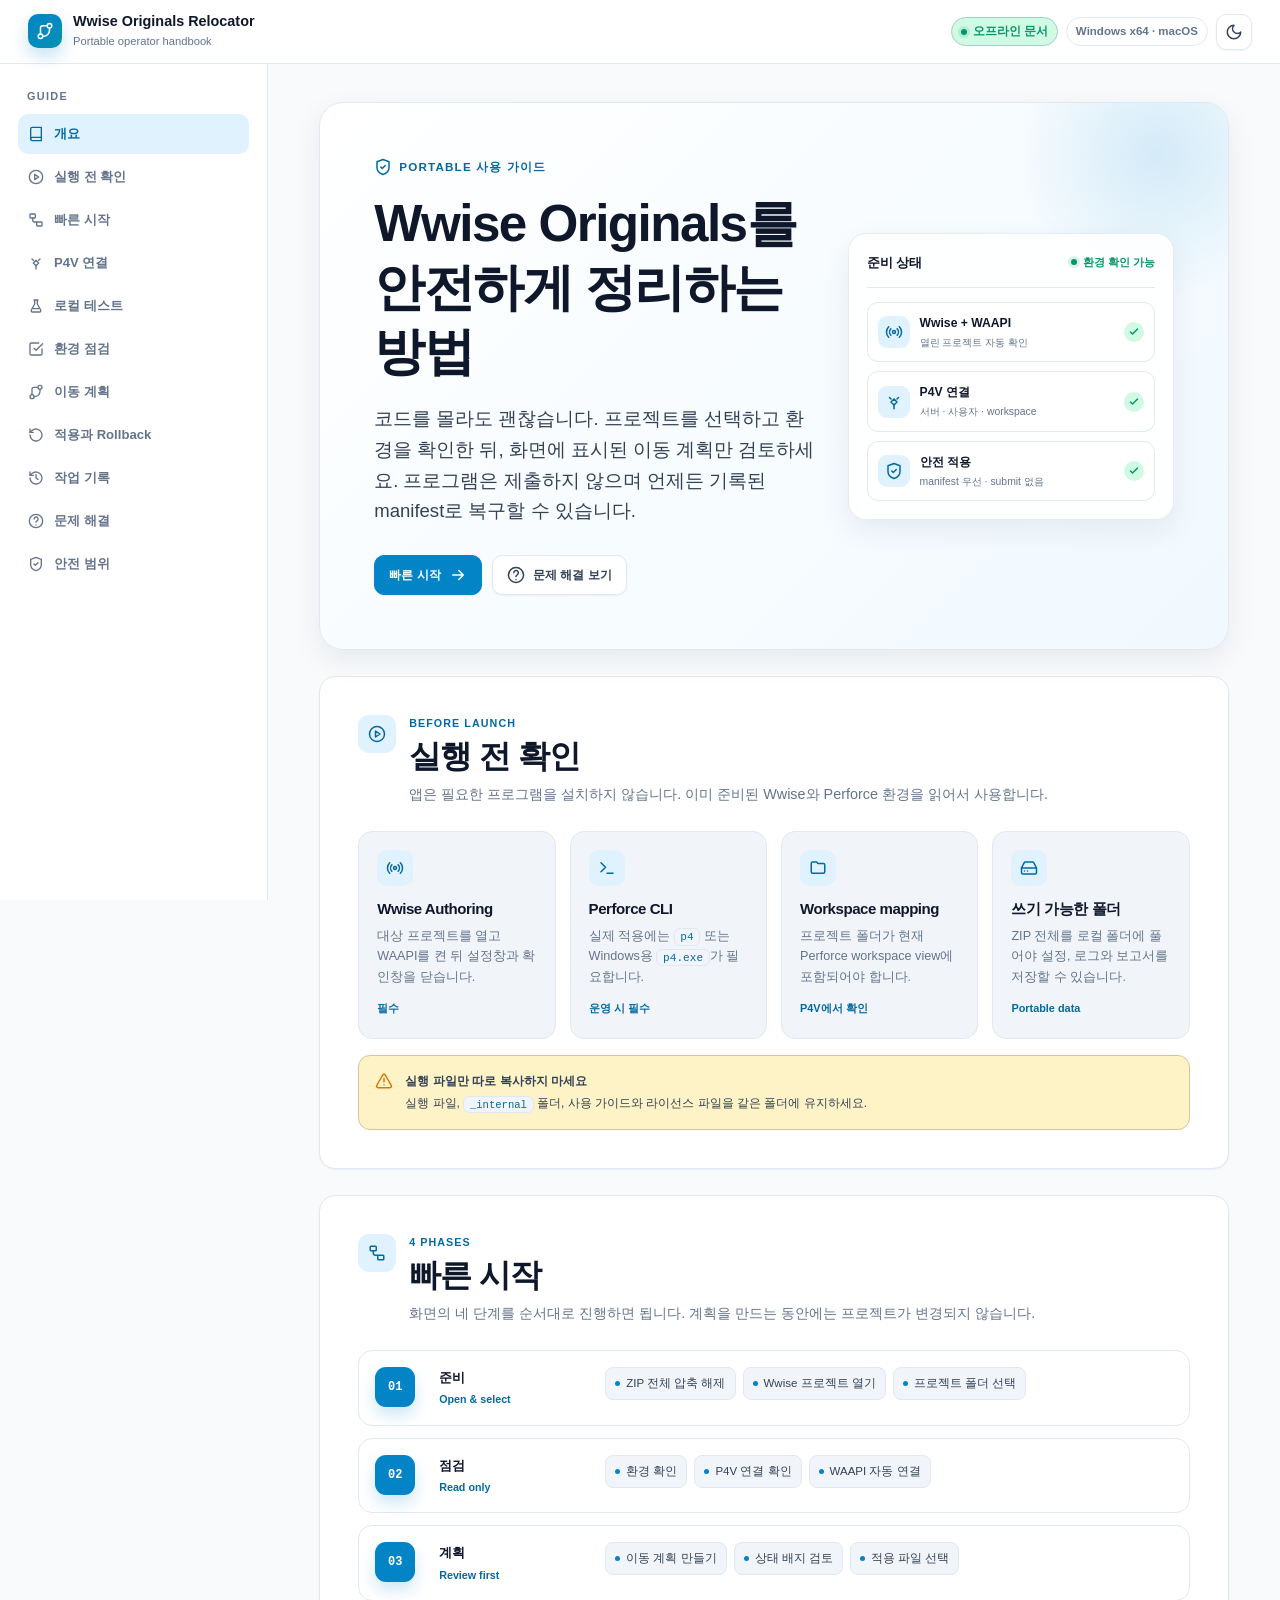
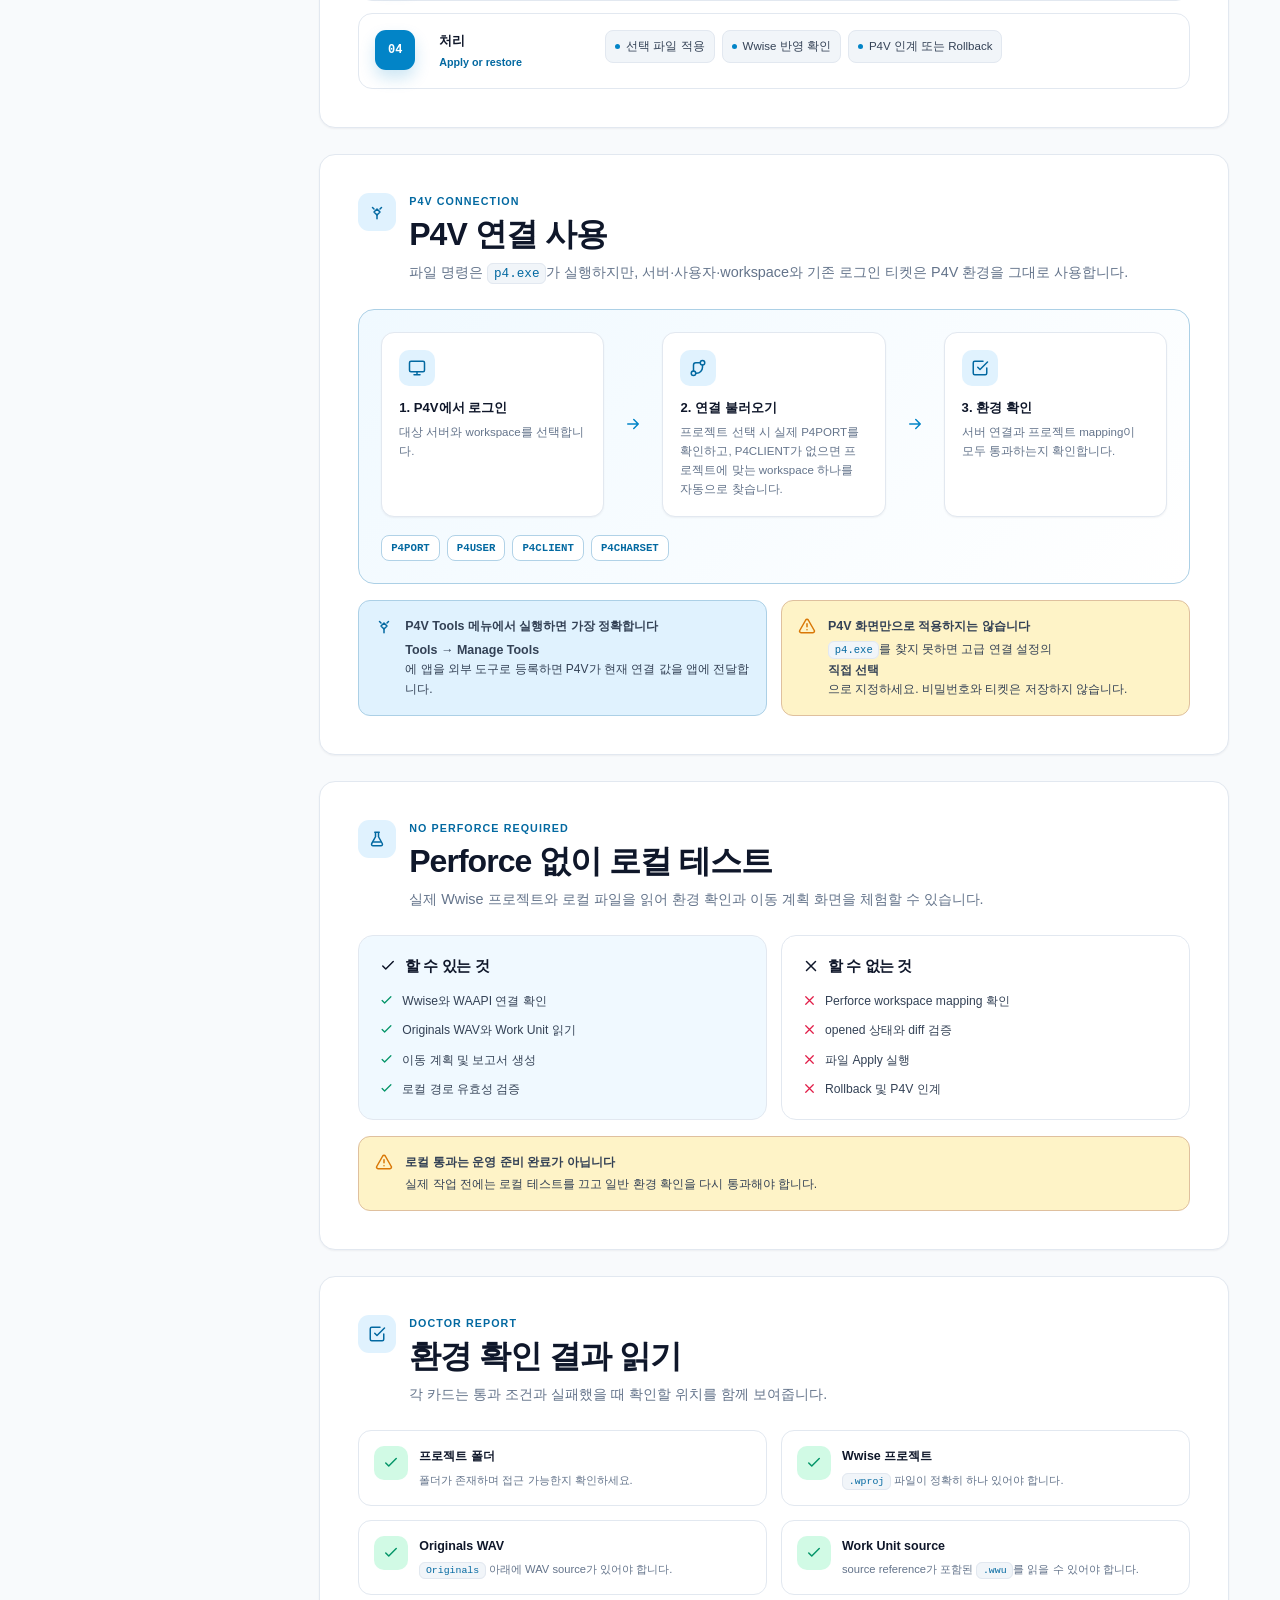
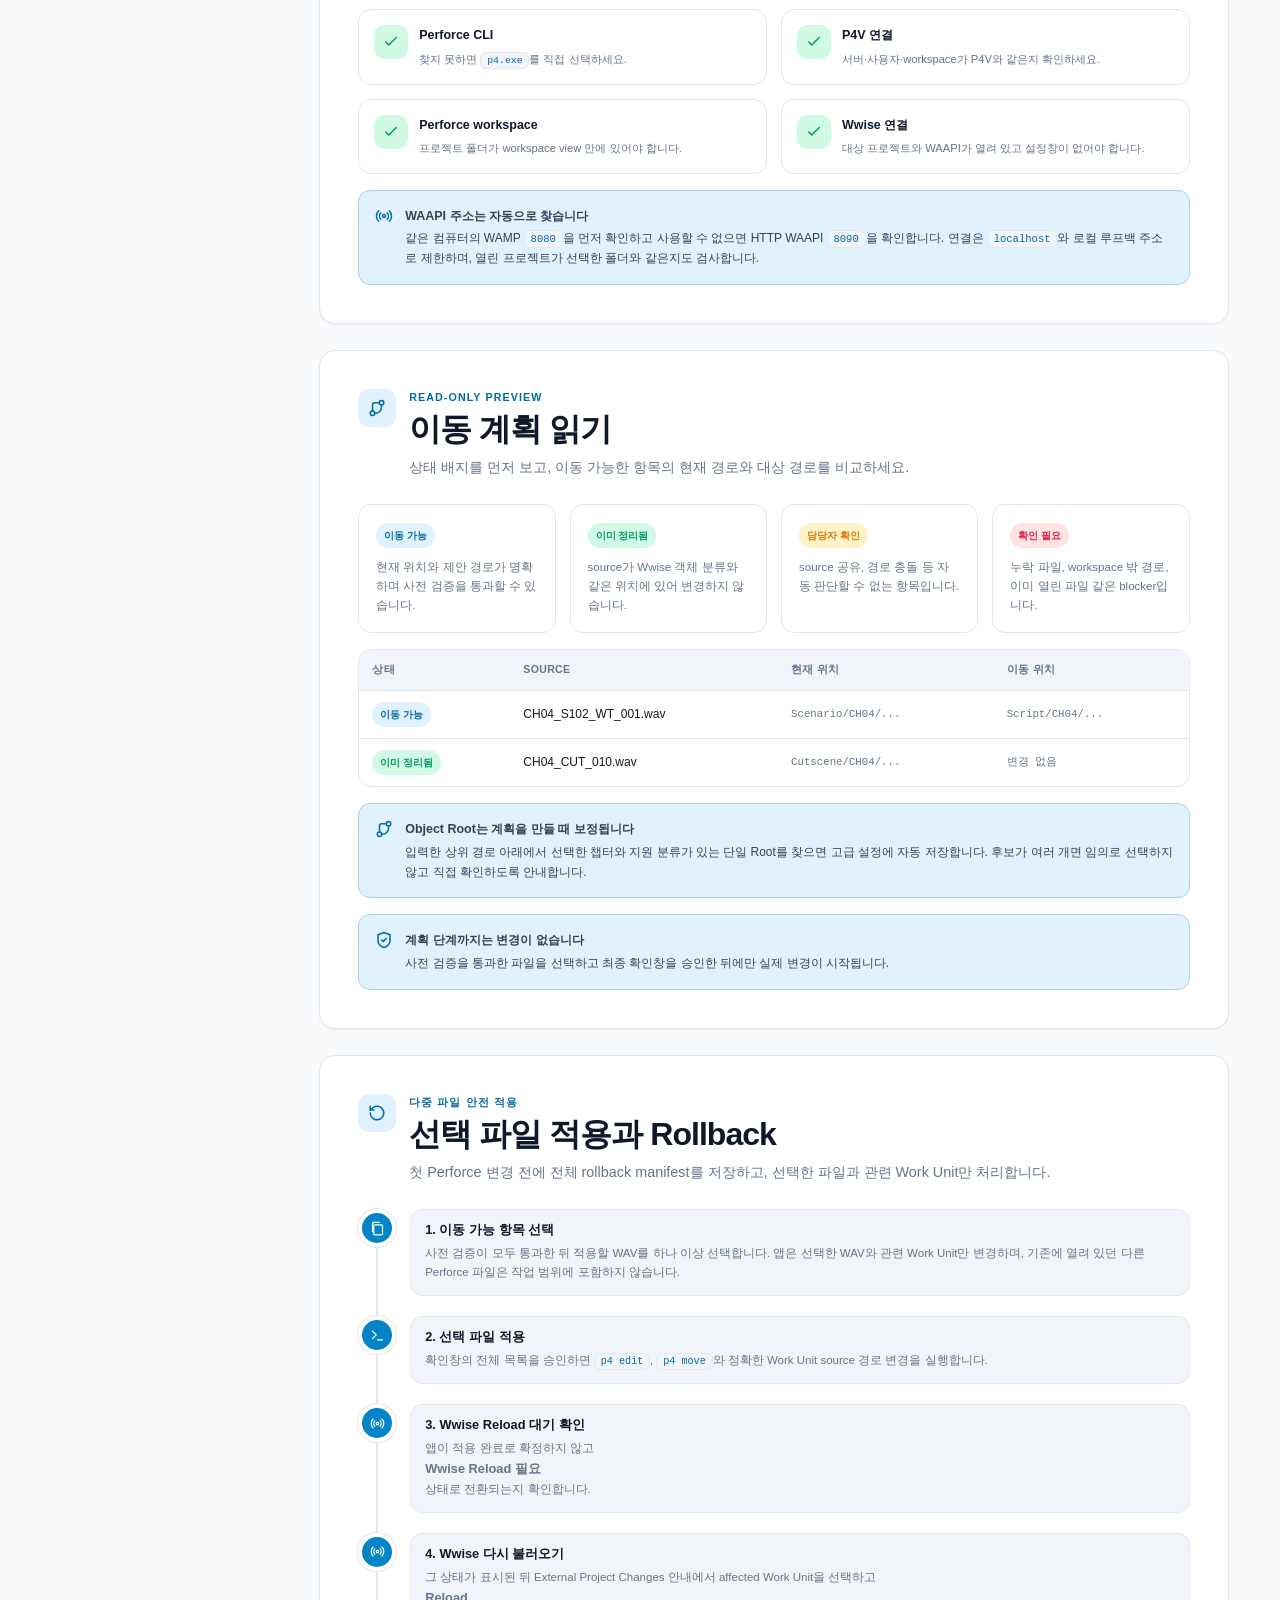
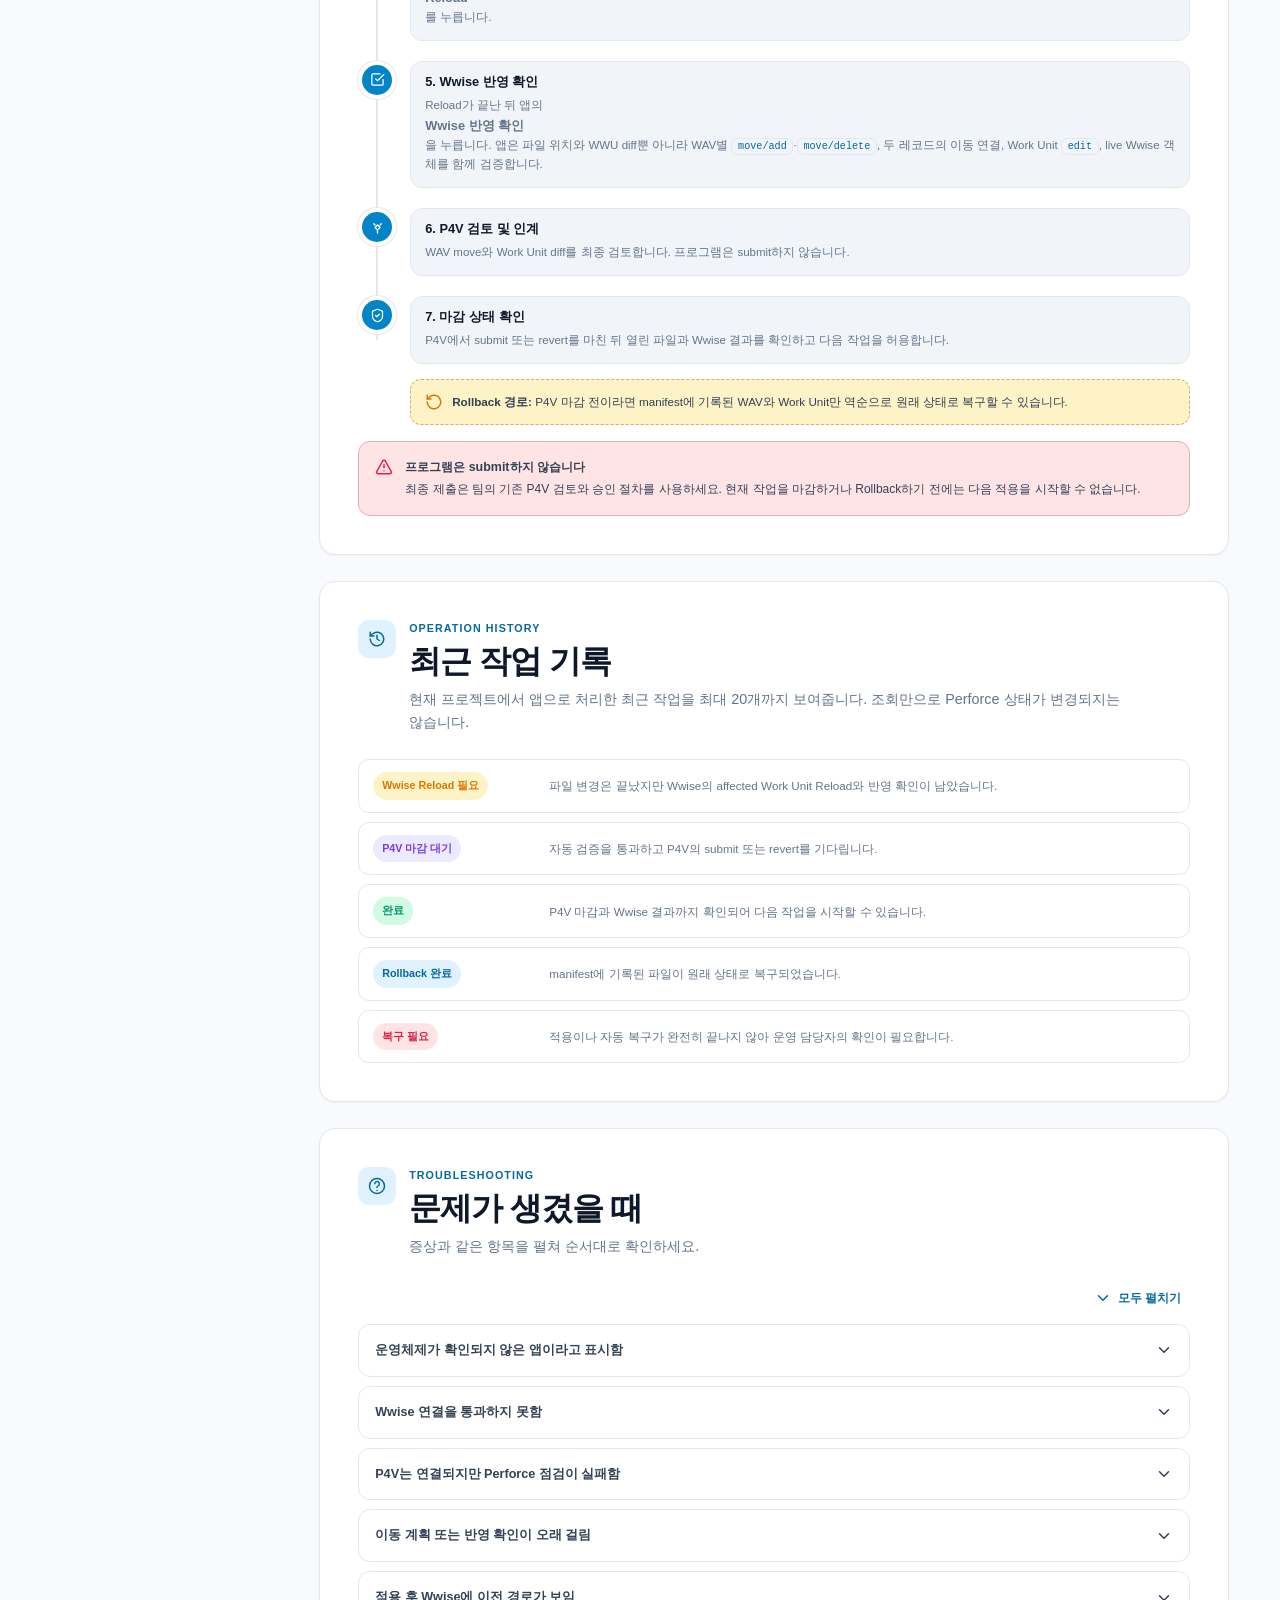
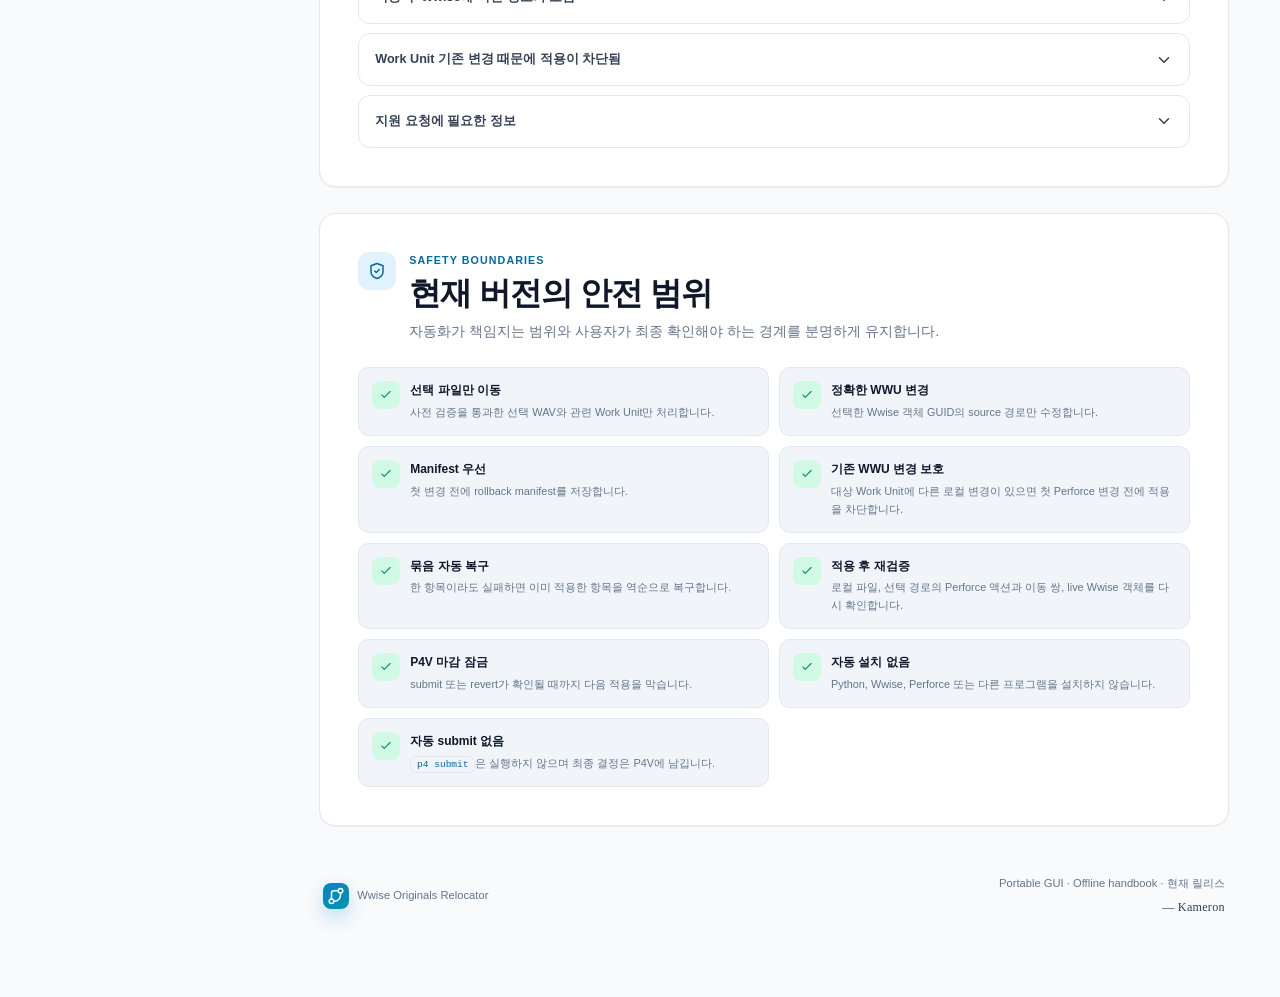
==== commit 0ff52353: "Harden release and local input boundaries" ====
--- a/docs/usage-guide.html
+++ b/docs/usage-guide.html
@@ -457,7 +457,7 @@
             <article class="check-card"><span class="check-symbol"><svg class="icon"><use href="#i-check"></use></svg></span><div><strong>Perforce workspace</strong><p>프로젝트 폴더가 workspace view 안에 있어야 합니다.</p></div></article>
             <article class="check-card"><span class="check-symbol"><svg class="icon"><use href="#i-check"></use></svg></span><div><strong>Wwise 연결</strong><p>대상 프로젝트와 WAAPI가 열려 있고 설정창이 없어야 합니다.</p></div></article>
           </div>
-          <div class="callout"><svg class="icon"><use href="#i-radio"></use></svg><div><strong>WAAPI 주소는 자동으로 찾습니다</strong><p>WAMP <code>8080</code>을 먼저 확인하고 사용할 수 없으면 HTTP WAAPI <code>8090</code>을 확인합니다. 열린 프로젝트가 선택한 폴더와 같은지도 검사합니다.</p></div></div>
+          <div class="callout"><svg class="icon"><use href="#i-radio"></use></svg><div><strong>WAAPI 주소는 자동으로 찾습니다</strong><p>같은 컴퓨터의 WAMP <code>8080</code>을 먼저 확인하고 사용할 수 없으면 HTTP WAAPI <code>8090</code>을 확인합니다. 연결은 <code>localhost</code>와 로컬 루프백 주소로 제한하며, 열린 프로젝트가 선택한 폴더와 같은지도 검사합니다.</p></div></div>
         </section>
 
         <section id="plan" class="section">
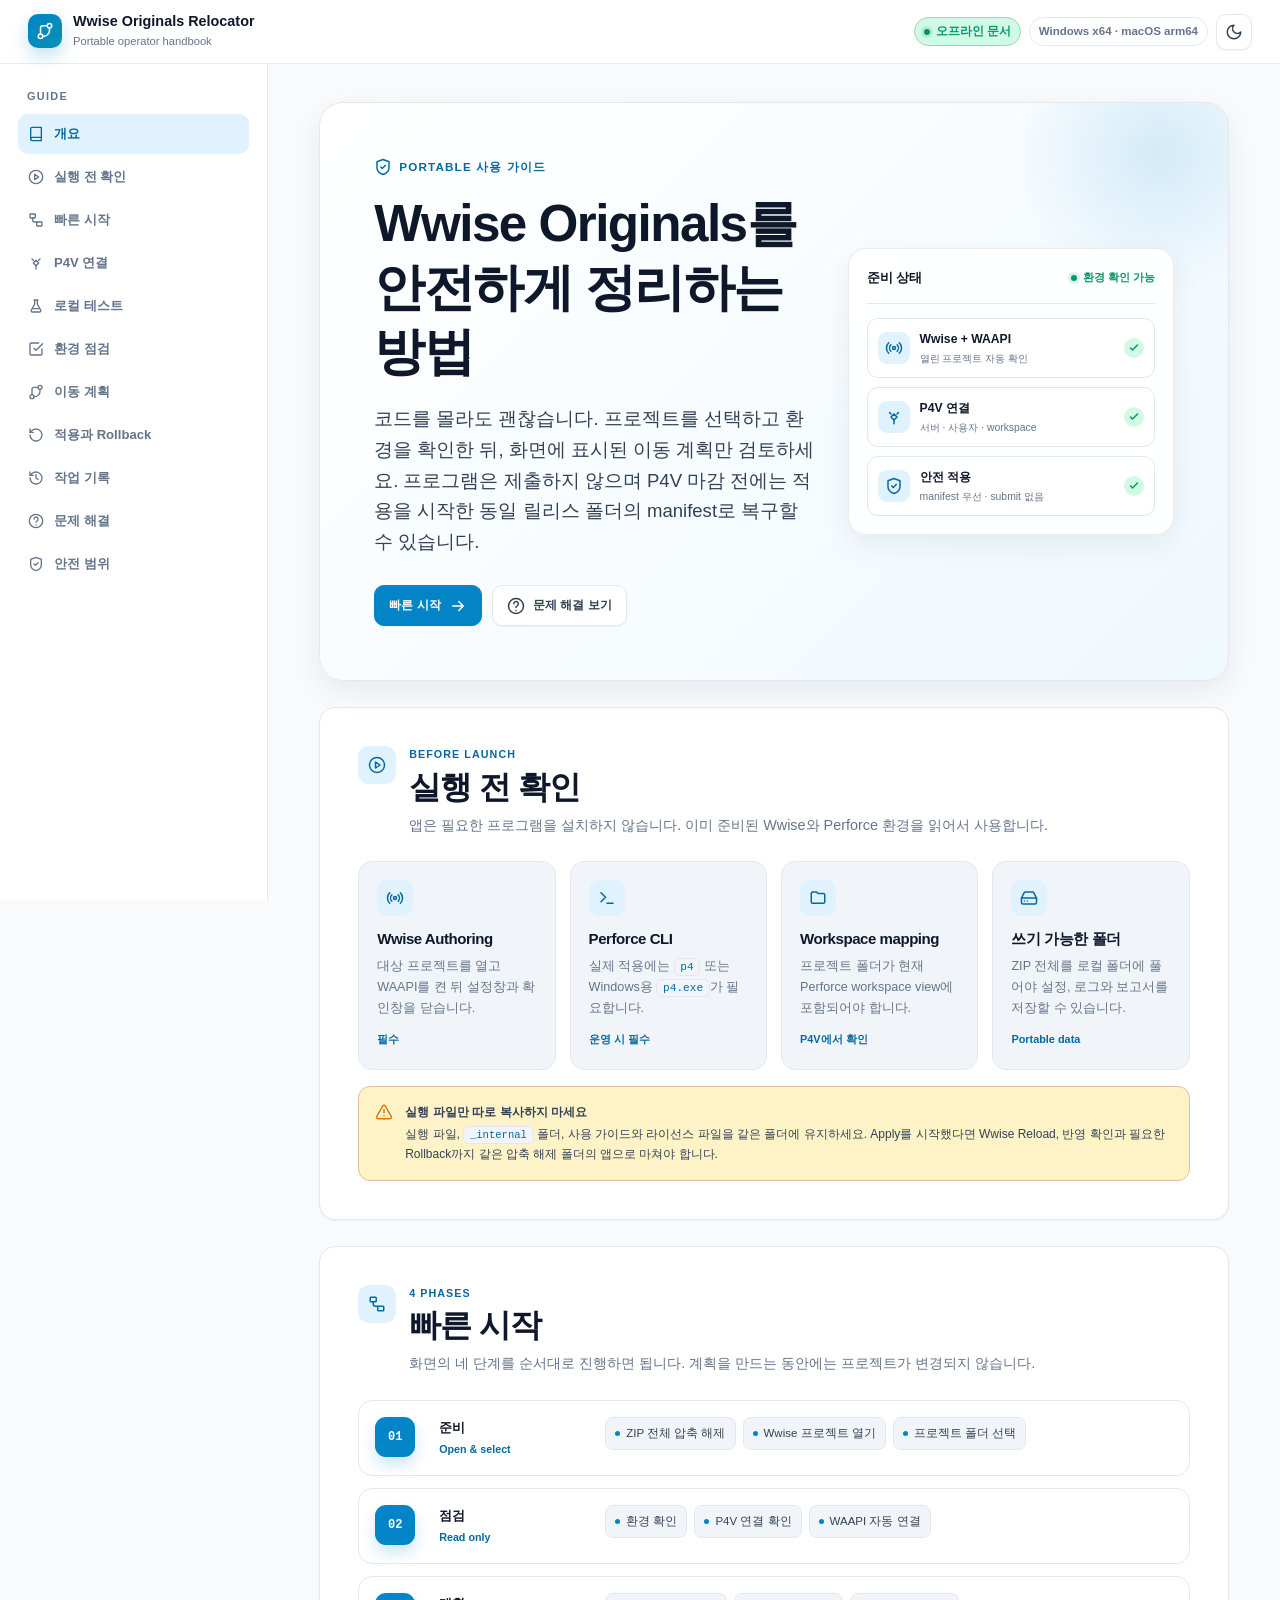
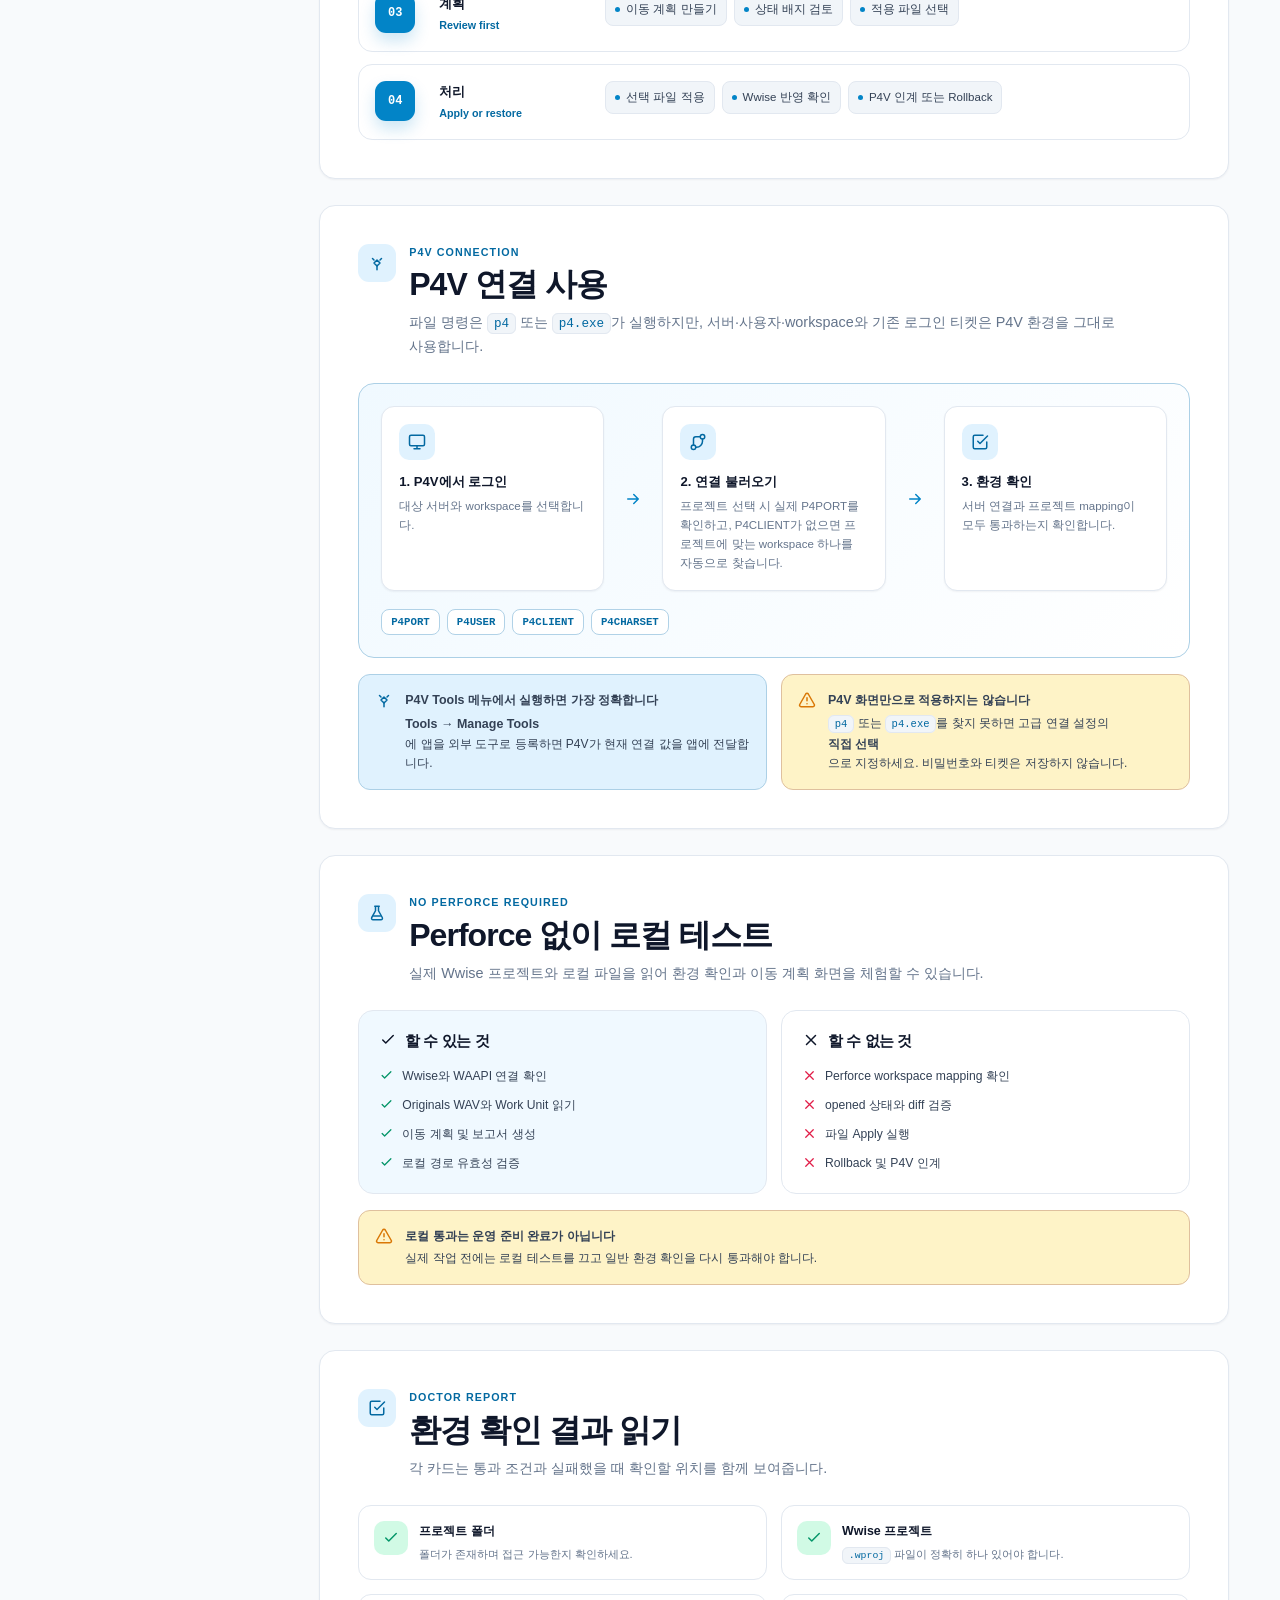
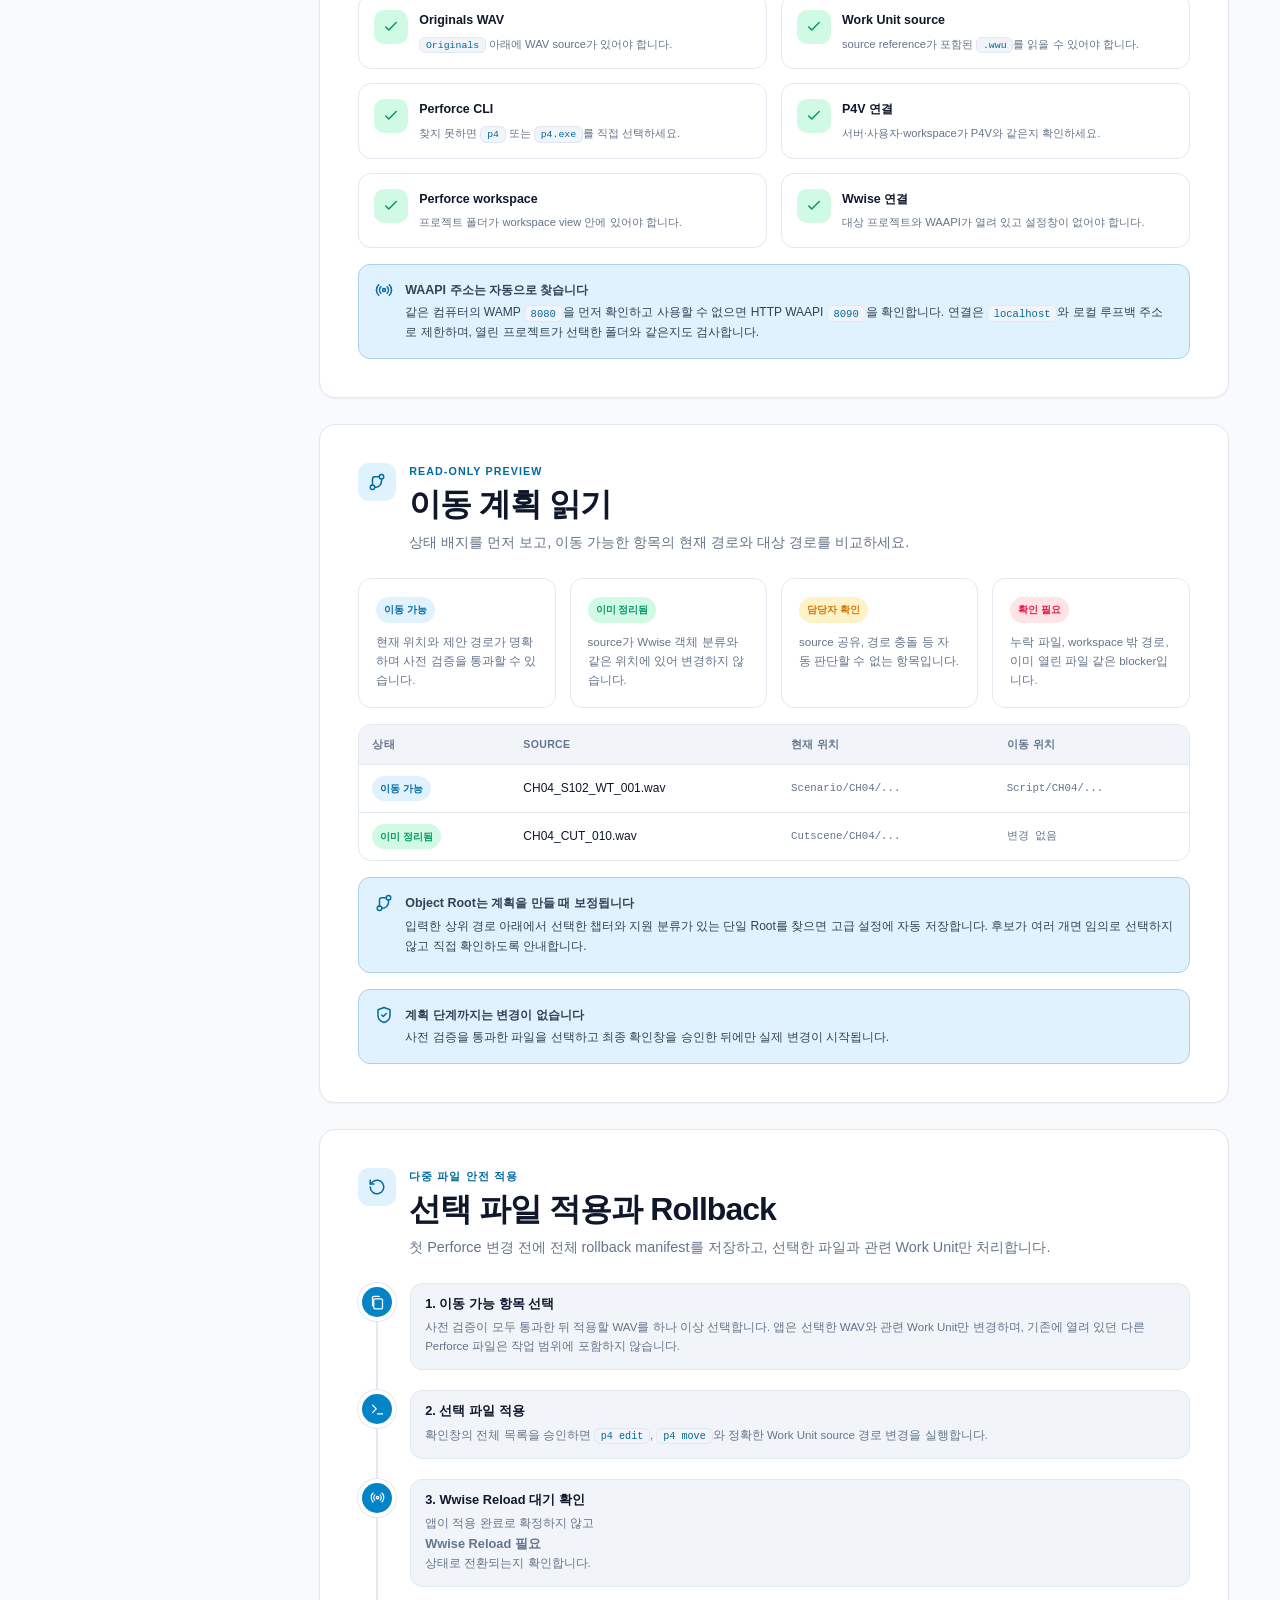
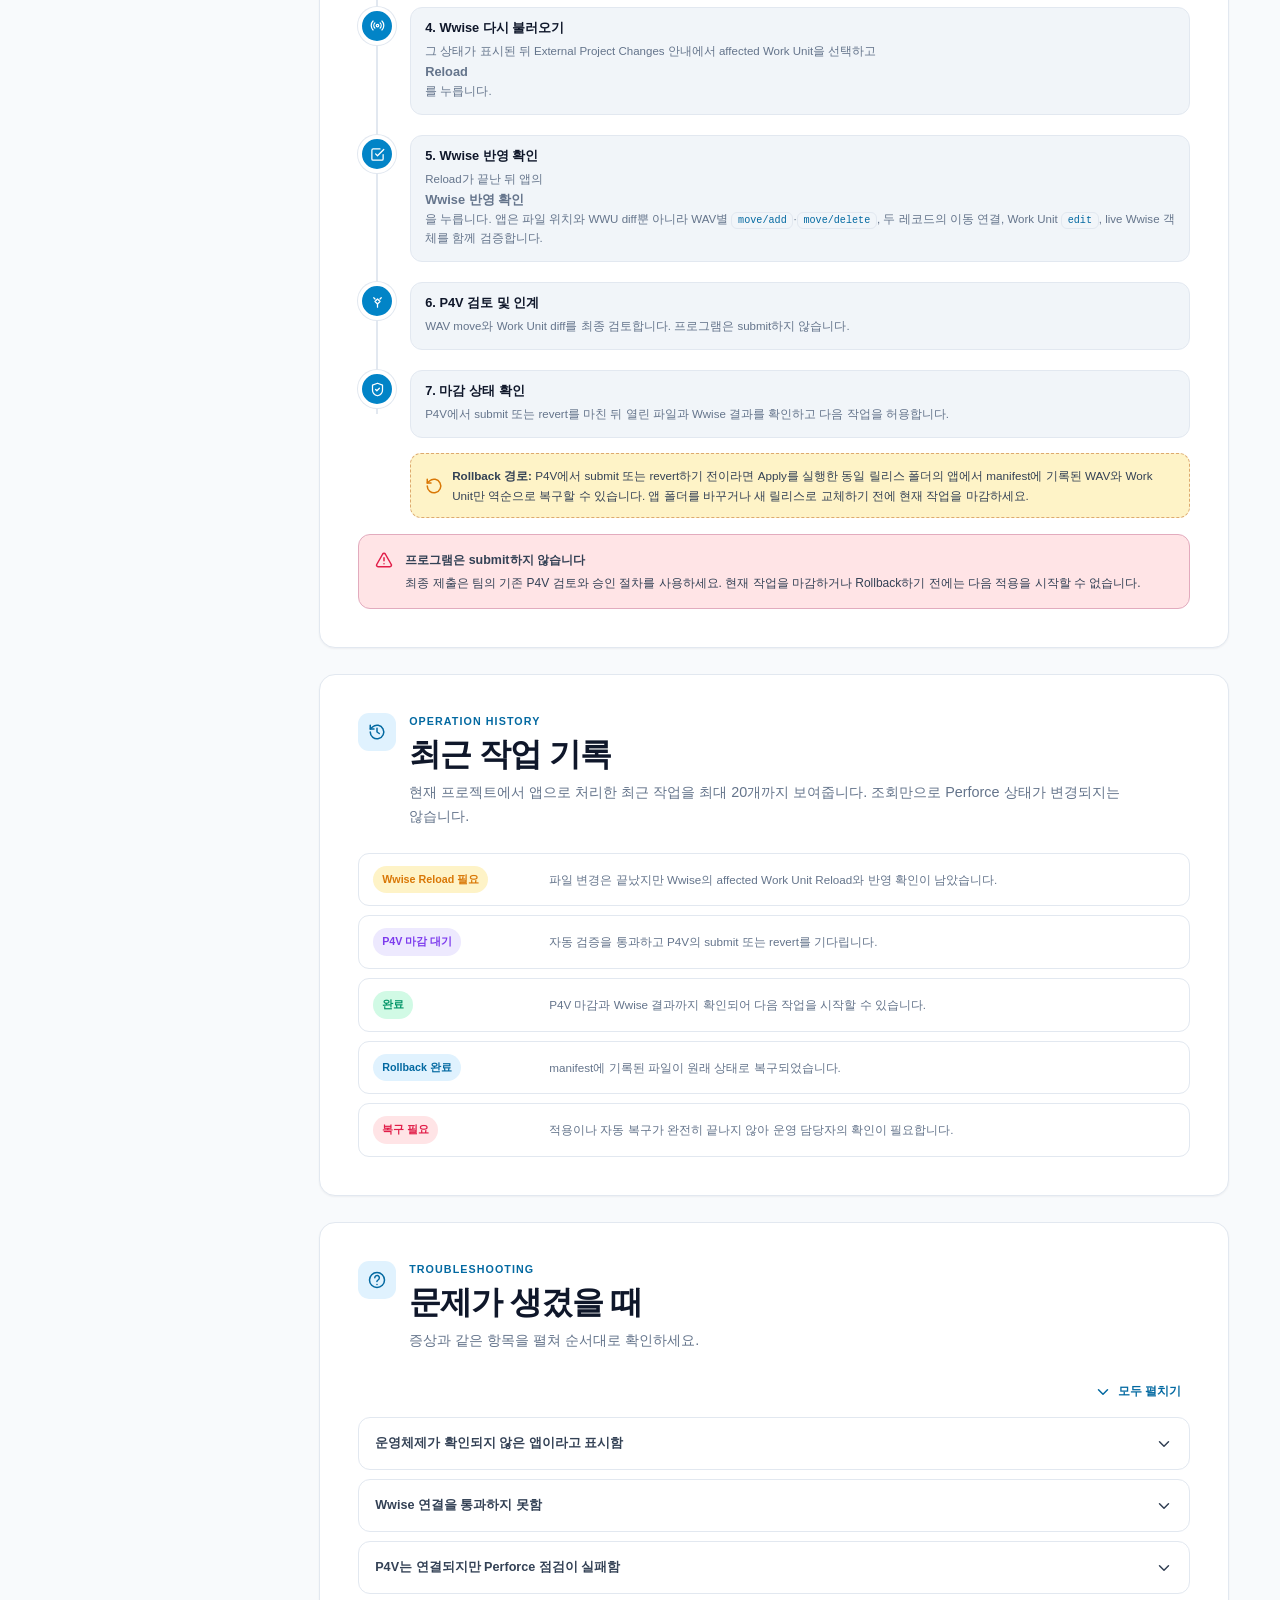
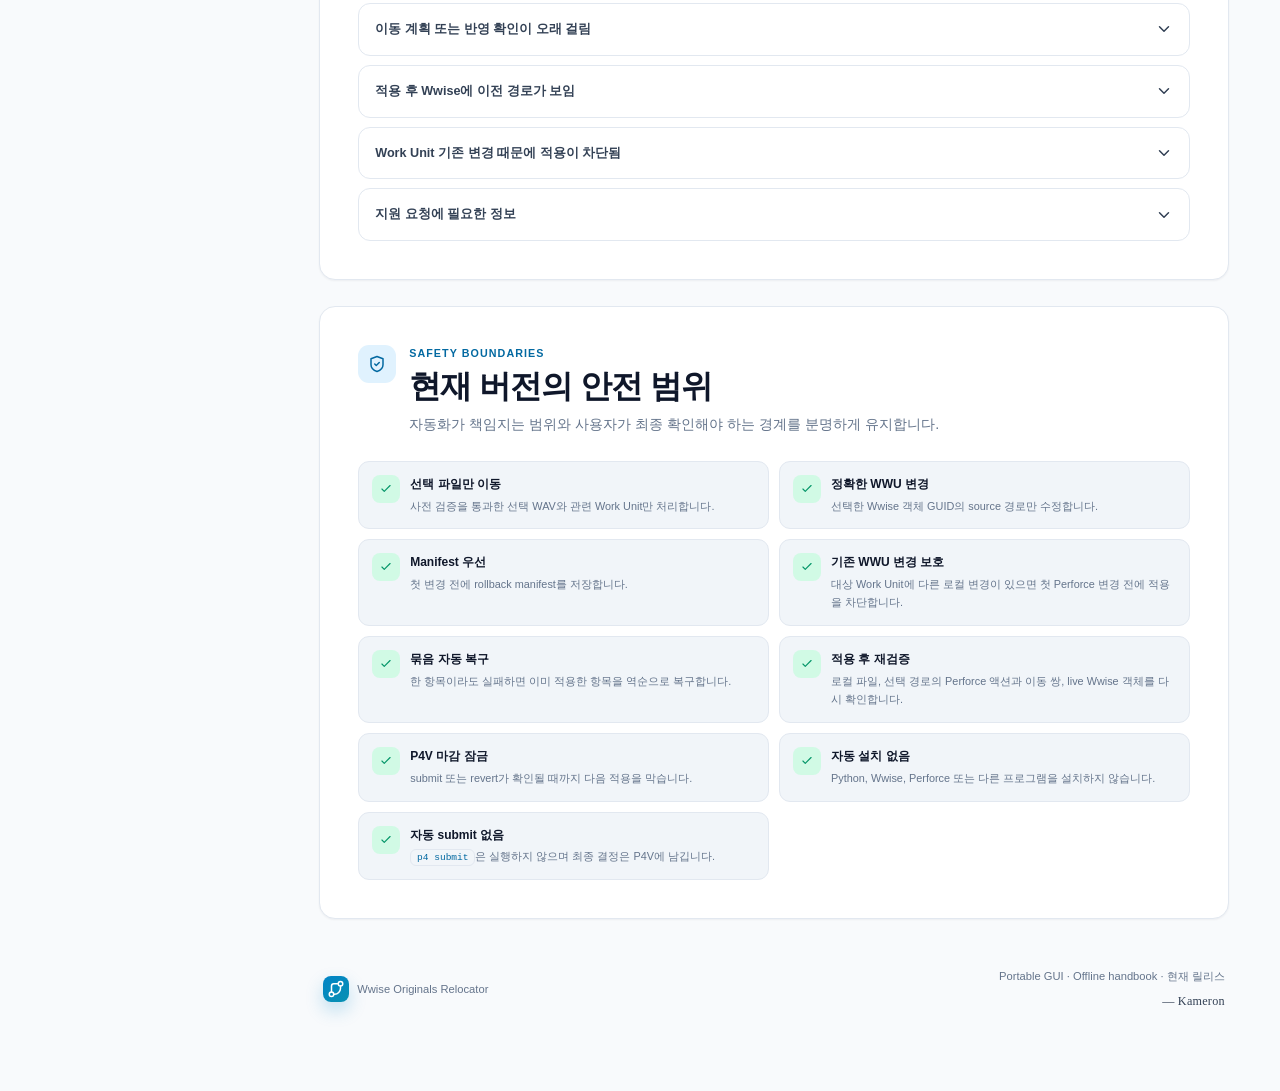
==== commit 67398818: "Add final release validation coverage" ====
--- a/docs/usage-guide.html
+++ b/docs/usage-guide.html
@@ -345,7 +345,7 @@
       </div>
       <div class="topbar-actions">
         <span class="chip live"><span class="chip-dot"></span>오프라인 문서</span>
-        <span class="chip">Windows x64 · macOS</span>
+        <span class="chip">Windows x64 · macOS arm64</span>
         <button id="theme-toggle" class="icon-button" type="button" aria-label="색상 모드 전환">
           <svg class="icon theme-icon-moon" aria-hidden="true"><use href="#i-moon"></use></svg>
           <svg class="icon theme-icon-sun" aria-hidden="true"><use href="#i-sun"></use></svg>
@@ -381,7 +381,7 @@
           <div>
             <p class="eyebrow"><svg class="icon"><use href="#i-shield"></use></svg>Portable 사용 가이드</p>
             <h1 id="hero-title"><span class="hero-title-line">Wwise Originals를</span><span class="hero-title-line">안전하게 정리하는 방법</span></h1>
-            <p class="hero-lede">코드를 몰라도 괜찮습니다. 프로젝트를 선택하고 환경을 확인한 뒤, 화면에 표시된 이동 계획만 검토하세요. 프로그램은 제출하지 않으며 언제든 기록된 manifest로 복구할 수 있습니다.</p>
+            <p class="hero-lede">코드를 몰라도 괜찮습니다. 프로젝트를 선택하고 환경을 확인한 뒤, 화면에 표시된 이동 계획만 검토하세요. 프로그램은 제출하지 않으며 P4V 마감 전에는 적용을 시작한 동일 릴리스 폴더의 manifest로 복구할 수 있습니다.</p>
             <div class="hero-actions">
               <a class="button primary" href="#start">빠른 시작 <svg class="icon"><use href="#i-arrow"></use></svg></a>
               <a class="button" href="#trouble"><svg class="icon"><use href="#i-help"></use></svg>문제 해결 보기</a>
@@ -405,7 +405,7 @@
             <article class="card soft"><span class="card-icon"><svg class="icon"><use href="#i-folder"></use></svg></span><h3>Workspace mapping</h3><p>프로젝트 폴더가 현재 Perforce workspace view에 포함되어야 합니다.</p><span class="card-meta">P4V에서 확인</span></article>
             <article class="card soft"><span class="card-icon"><svg class="icon"><use href="#i-hard-drive"></use></svg></span><h3>쓰기 가능한 폴더</h3><p>ZIP 전체를 로컬 폴더에 풀어야 설정, 로그와 보고서를 저장할 수 있습니다.</p><span class="card-meta">Portable data</span></article>
           </div>
-          <div class="callout warning"><svg class="icon"><use href="#i-alert"></use></svg><div><strong>실행 파일만 따로 복사하지 마세요</strong><p>실행 파일, <code>_internal</code> 폴더, 사용 가이드와 라이선스 파일을 같은 폴더에 유지하세요.</p></div></div>
+          <div class="callout warning"><svg class="icon"><use href="#i-alert"></use></svg><div><strong>실행 파일만 따로 복사하지 마세요</strong><p>실행 파일, <code>_internal</code> 폴더, 사용 가이드와 라이선스 파일을 같은 폴더에 유지하세요. Apply를 시작했다면 Wwise Reload, 반영 확인과 필요한 Rollback까지 같은 압축 해제 폴더의 앱으로 마쳐야 합니다.</p></div></div>
         </section>
 
         <section id="start" class="section">
@@ -419,7 +419,7 @@
         </section>
 
         <section id="p4v" class="section">
-          <div class="section-heading"><div class="section-title-wrap"><span class="section-icon"><svg class="icon"><use href="#i-plug"></use></svg></span><div><p class="section-kicker">P4V connection</p><h2>P4V 연결 사용</h2><p class="section-description">파일 명령은 <code>p4.exe</code>가 실행하지만, 서버·사용자·workspace와 기존 로그인 티켓은 P4V 환경을 그대로 사용합니다.</p></div></div></div>
+          <div class="section-heading"><div class="section-title-wrap"><span class="section-icon"><svg class="icon"><use href="#i-plug"></use></svg></span><div><p class="section-kicker">P4V connection</p><h2>P4V 연결 사용</h2><p class="section-description">파일 명령은 <code>p4</code> 또는 <code>p4.exe</code>가 실행하지만, 서버·사용자·workspace와 기존 로그인 티켓은 P4V 환경을 그대로 사용합니다.</p></div></div></div>
           <div class="connection-panel">
             <div class="connection-flow">
               <article class="connection-node"><span class="card-icon"><svg class="icon"><use href="#i-monitor"></use></svg></span><strong>1. P4V에서 로그인</strong><p>대상 서버와 workspace를 선택합니다.</p></article>
@@ -432,7 +432,7 @@
           </div>
           <div class="grid two" style="margin-top: 16px">
             <div class="callout" style="margin-top: 0"><svg class="icon"><use href="#i-plug"></use></svg><div><strong>P4V Tools 메뉴에서 실행하면 가장 정확합니다</strong><p><strong>Tools → Manage Tools</strong>에 앱을 외부 도구로 등록하면 P4V가 현재 연결 값을 앱에 전달합니다.</p></div></div>
-            <div class="callout warning" style="margin-top: 0"><svg class="icon"><use href="#i-alert"></use></svg><div><strong>P4V 화면만으로 적용하지는 않습니다</strong><p><code>p4.exe</code>를 찾지 못하면 고급 연결 설정의 <strong>직접 선택</strong>으로 지정하세요. 비밀번호와 티켓은 저장하지 않습니다.</p></div></div>
+            <div class="callout warning" style="margin-top: 0"><svg class="icon"><use href="#i-alert"></use></svg><div><strong>P4V 화면만으로 적용하지는 않습니다</strong><p><code>p4</code> 또는 <code>p4.exe</code>를 찾지 못하면 고급 연결 설정의 <strong>직접 선택</strong>으로 지정하세요. 비밀번호와 티켓은 저장하지 않습니다.</p></div></div>
           </div>
         </section>
 
@@ -452,7 +452,7 @@
             <article class="check-card"><span class="check-symbol"><svg class="icon"><use href="#i-check"></use></svg></span><div><strong>Wwise 프로젝트</strong><p><code>.wproj</code> 파일이 정확히 하나 있어야 합니다.</p></div></article>
             <article class="check-card"><span class="check-symbol"><svg class="icon"><use href="#i-check"></use></svg></span><div><strong>Originals WAV</strong><p><code>Originals</code> 아래에 WAV source가 있어야 합니다.</p></div></article>
             <article class="check-card"><span class="check-symbol"><svg class="icon"><use href="#i-check"></use></svg></span><div><strong>Work Unit source</strong><p>source reference가 포함된 <code>.wwu</code>를 읽을 수 있어야 합니다.</p></div></article>
-            <article class="check-card"><span class="check-symbol"><svg class="icon"><use href="#i-check"></use></svg></span><div><strong>Perforce CLI</strong><p>찾지 못하면 <code>p4.exe</code>를 직접 선택하세요.</p></div></article>
+            <article class="check-card"><span class="check-symbol"><svg class="icon"><use href="#i-check"></use></svg></span><div><strong>Perforce CLI</strong><p>찾지 못하면 <code>p4</code> 또는 <code>p4.exe</code>를 직접 선택하세요.</p></div></article>
             <article class="check-card"><span class="check-symbol"><svg class="icon"><use href="#i-check"></use></svg></span><div><strong>P4V 연결</strong><p>서버·사용자·workspace가 P4V와 같은지 확인하세요.</p></div></article>
             <article class="check-card"><span class="check-symbol"><svg class="icon"><use href="#i-check"></use></svg></span><div><strong>Perforce workspace</strong><p>프로젝트 폴더가 workspace view 안에 있어야 합니다.</p></div></article>
             <article class="check-card"><span class="check-symbol"><svg class="icon"><use href="#i-check"></use></svg></span><div><strong>Wwise 연결</strong><p>대상 프로젝트와 WAAPI가 열려 있고 설정창이 없어야 합니다.</p></div></article>
@@ -486,7 +486,7 @@
             <div class="timeline-item"><span class="timeline-dot"><svg class="icon"><use href="#i-plug"></use></svg></span><div class="timeline-copy"><strong>6. P4V 검토 및 인계</strong><p>WAV move와 Work Unit diff를 최종 검토합니다. 프로그램은 submit하지 않습니다.</p></div></div>
             <div class="timeline-item"><span class="timeline-dot"><svg class="icon"><use href="#i-shield"></use></svg></span><div class="timeline-copy"><strong>7. 마감 상태 확인</strong><p>P4V에서 submit 또는 revert를 마친 뒤 열린 파일과 Wwise 결과를 확인하고 다음 작업을 허용합니다.</p></div></div>
           </div>
-          <div class="rollback-branch"><svg class="icon"><use href="#i-rotate"></use></svg><span><strong>Rollback 경로:</strong> P4V 마감 전이라면 manifest에 기록된 WAV와 Work Unit만 역순으로 원래 상태로 복구할 수 있습니다.</span></div>
+          <div class="rollback-branch"><svg class="icon"><use href="#i-rotate"></use></svg><span><strong>Rollback 경로:</strong> P4V에서 submit 또는 revert하기 전이라면 Apply를 실행한 동일 릴리스 폴더의 앱에서 manifest에 기록된 WAV와 Work Unit만 역순으로 복구할 수 있습니다. 앱 폴더를 바꾸거나 새 릴리스로 교체하기 전에 현재 작업을 마감하세요.</span></div>
           <div class="callout danger"><svg class="icon"><use href="#i-alert"></use></svg><div><strong>프로그램은 submit하지 않습니다</strong><p>최종 제출은 팀의 기존 P4V 검토와 승인 절차를 사용하세요. 현재 작업을 마감하거나 Rollback하기 전에는 다음 적용을 시작할 수 없습니다.</p></div></div>
         </section>
 
@@ -507,8 +507,8 @@
           <div class="faq-list">
             <details class="faq"><summary>운영체제가 확인되지 않은 앱이라고 표시함 <svg class="icon"><use href="#i-chevron"></use></svg></summary><div class="faq-body"><p>개발용 artifact에는 Windows 코드 서명 또는 macOS notarization이 없을 수 있습니다. 보안 정책을 우회하지 말고 배포 담당자에게 승인된 빌드인지 확인하세요.</p></div></details>
             <details class="faq"><summary>Wwise 연결을 통과하지 못함 <svg class="icon"><use href="#i-chevron"></use></svg></summary><div class="faq-body"><p>대상 프로젝트와 WAAPI가 활성화되어 있는지 확인하고 설정창이나 저장 확인창을 닫으세요. 프로젝트 불일치가 표시되면 선택한 폴더의 프로젝트를 Wwise에서 다시 엽니다.</p></div></details>
-            <details class="faq"><summary>P4V는 연결되지만 Perforce 점검이 실패함 <svg class="icon"><use href="#i-chevron"></use></svg></summary><div class="faq-body"><p><strong>Workspace 선택 필요</strong>가 표시되면 P4V에서 이 프로젝트가 포함된 workspace를 선택한 뒤 <strong>고급 연결 설정 → 연결 불러오기</strong>를 누르세요. 서버 연결 실패와 workspace 미선택은 별도 항목으로 표시됩니다. 계속 연결을 찾지 못하면 <code>p4.exe</code>를 직접 선택하거나 P4V의 <strong>Tools → Manage Tools</strong>에 앱을 등록해 실행합니다.</p></div></details>
-            <details class="faq"><summary>이동 계획 또는 반영 확인이 오래 걸림 <svg class="icon"><use href="#i-chevron"></use></svg></summary><div class="faq-body"><p>계획 보고서 옆에는 WAAPI, Perforce 명령 횟수·시간과 표 표시 시간이 나타납니다. Wwise 반영 확인 뒤에는 검증한 객체 수, WAAPI 요청 횟수와 전체 시간이 나타납니다. 각 보고서 폴더의 <code>performance.json</code>에서 상세 시간을 확인할 수 있습니다. 현재 버전은 읽기 전용 Perforce 조회와 live Wwise 객체 검증을 각각 제한된 크기의 묶음으로 처리합니다. 계속 대기한다면 이 파일과 로그를 함께 전달하세요.</p></div></details>
+            <details class="faq"><summary>P4V는 연결되지만 Perforce 점검이 실패함 <svg class="icon"><use href="#i-chevron"></use></svg></summary><div class="faq-body"><p><strong>Workspace 선택 필요</strong>가 표시되면 P4V에서 이 프로젝트가 포함된 workspace를 선택한 뒤 <strong>고급 연결 설정 → 연결 불러오기</strong>를 누르세요. 서버 연결 실패와 workspace 미선택은 별도 항목으로 표시됩니다. 계속 연결을 찾지 못하면 <code>p4</code> 또는 <code>p4.exe</code>를 직접 선택하거나 P4V의 <strong>Tools → Manage Tools</strong>에 앱을 등록해 실행합니다.</p></div></details>
+            <details class="faq"><summary>이동 계획 또는 반영 확인이 오래 걸림 <svg class="icon"><use href="#i-chevron"></use></svg></summary><div class="faq-body"><p>계획 보고서 옆에는 WAAPI, Perforce 명령 횟수·시간과 표 표시 시간이 나타납니다. Wwise 반영 확인 뒤에는 검증한 객체 수, WAAPI 요청 횟수와 전체 시간이 나타납니다. 각 보고서 폴더의 <code>performance.json</code>에서 상세 시간을 확인할 수 있습니다. 현재 버전은 읽기 전용 Perforce 조회와 live Wwise 객체 검증을 각각 제한된 크기의 묶음으로 처리하며, WAMP 반영 검증이 90초 동안 응답하지 않으면 작업을 중단하고 오류를 표시합니다. 오류가 반복되면 이 파일과 로그를 함께 전달하세요.</p></div></details>
             <details class="faq"><summary>적용 후 Wwise에 이전 경로가 보임 <svg class="icon"><use href="#i-chevron"></use></svg></summary><div class="faq-body"><p>External Project Changes에서 affected Work Unit을 다시 불러온 뒤 <strong>Wwise 반영 확인</strong>을 누르세요. 계속 실패하면 보고서를 확인하고 P4V 마감 전 Rollback을 진행합니다.</p></div></details>
             <details class="faq"><summary>Work Unit 기존 변경 때문에 적용이 차단됨 <svg class="icon"><use href="#i-chevron"></use></svg></summary><div class="faq-body"><p>앱이 수정할 <code>.wwu</code>에 다른 로컬 변경이 감지된 상태입니다. 해당 변경을 먼저 P4V에서 정리하거나 submit/revert한 뒤 환경 확인과 이동 계획을 다시 실행하세요. 다른 작업을 보존한 채 강제로 덮어쓰지는 않습니다.</p></div></details>
             <details class="faq"><summary>지원 요청에 필요한 정보 <svg class="icon"><use href="#i-chevron"></use></svg></summary><div class="faq-body"><ul><li>화면에 표시된 실패 항목과 메시지</li><li><code>data/logs/relocator.log</code></li><li><code>VERSION.txt</code></li><li>해당 작업의 <code>data/reports</code> 폴더</li></ul></div></details>
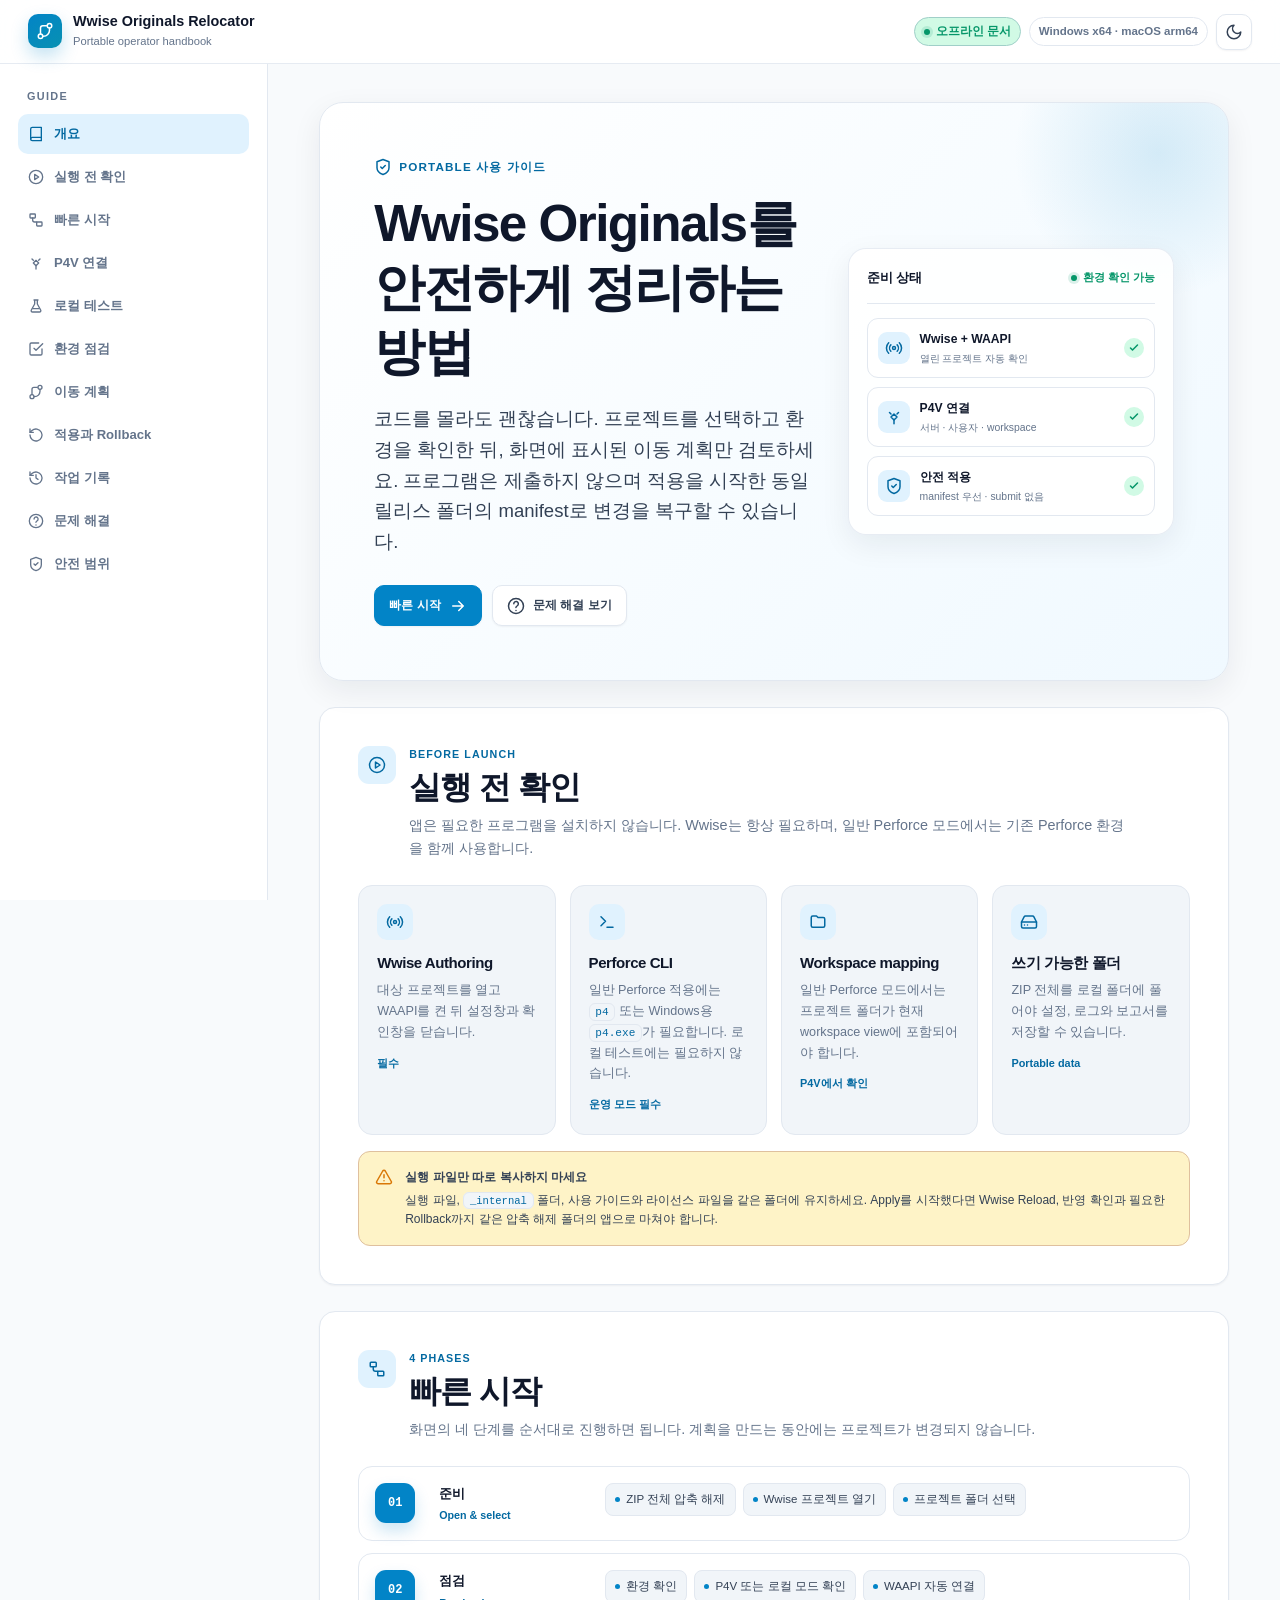
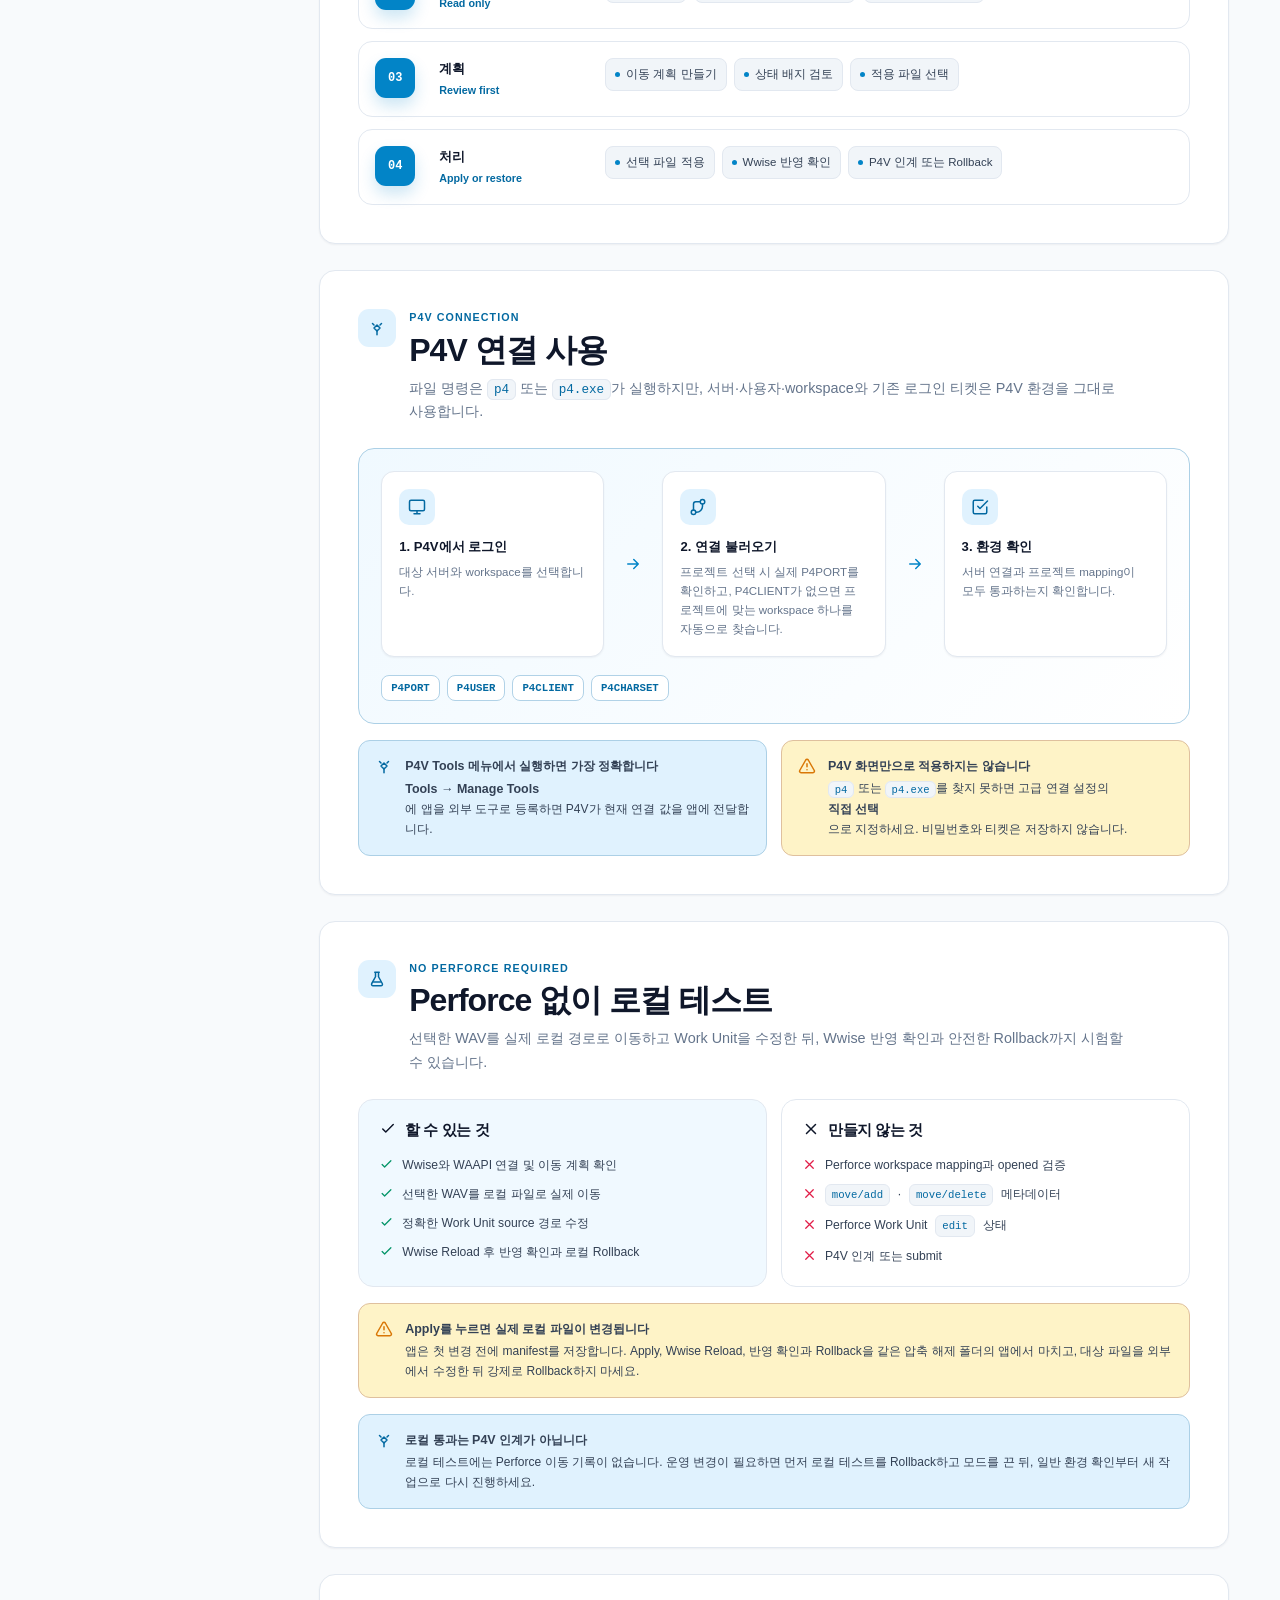
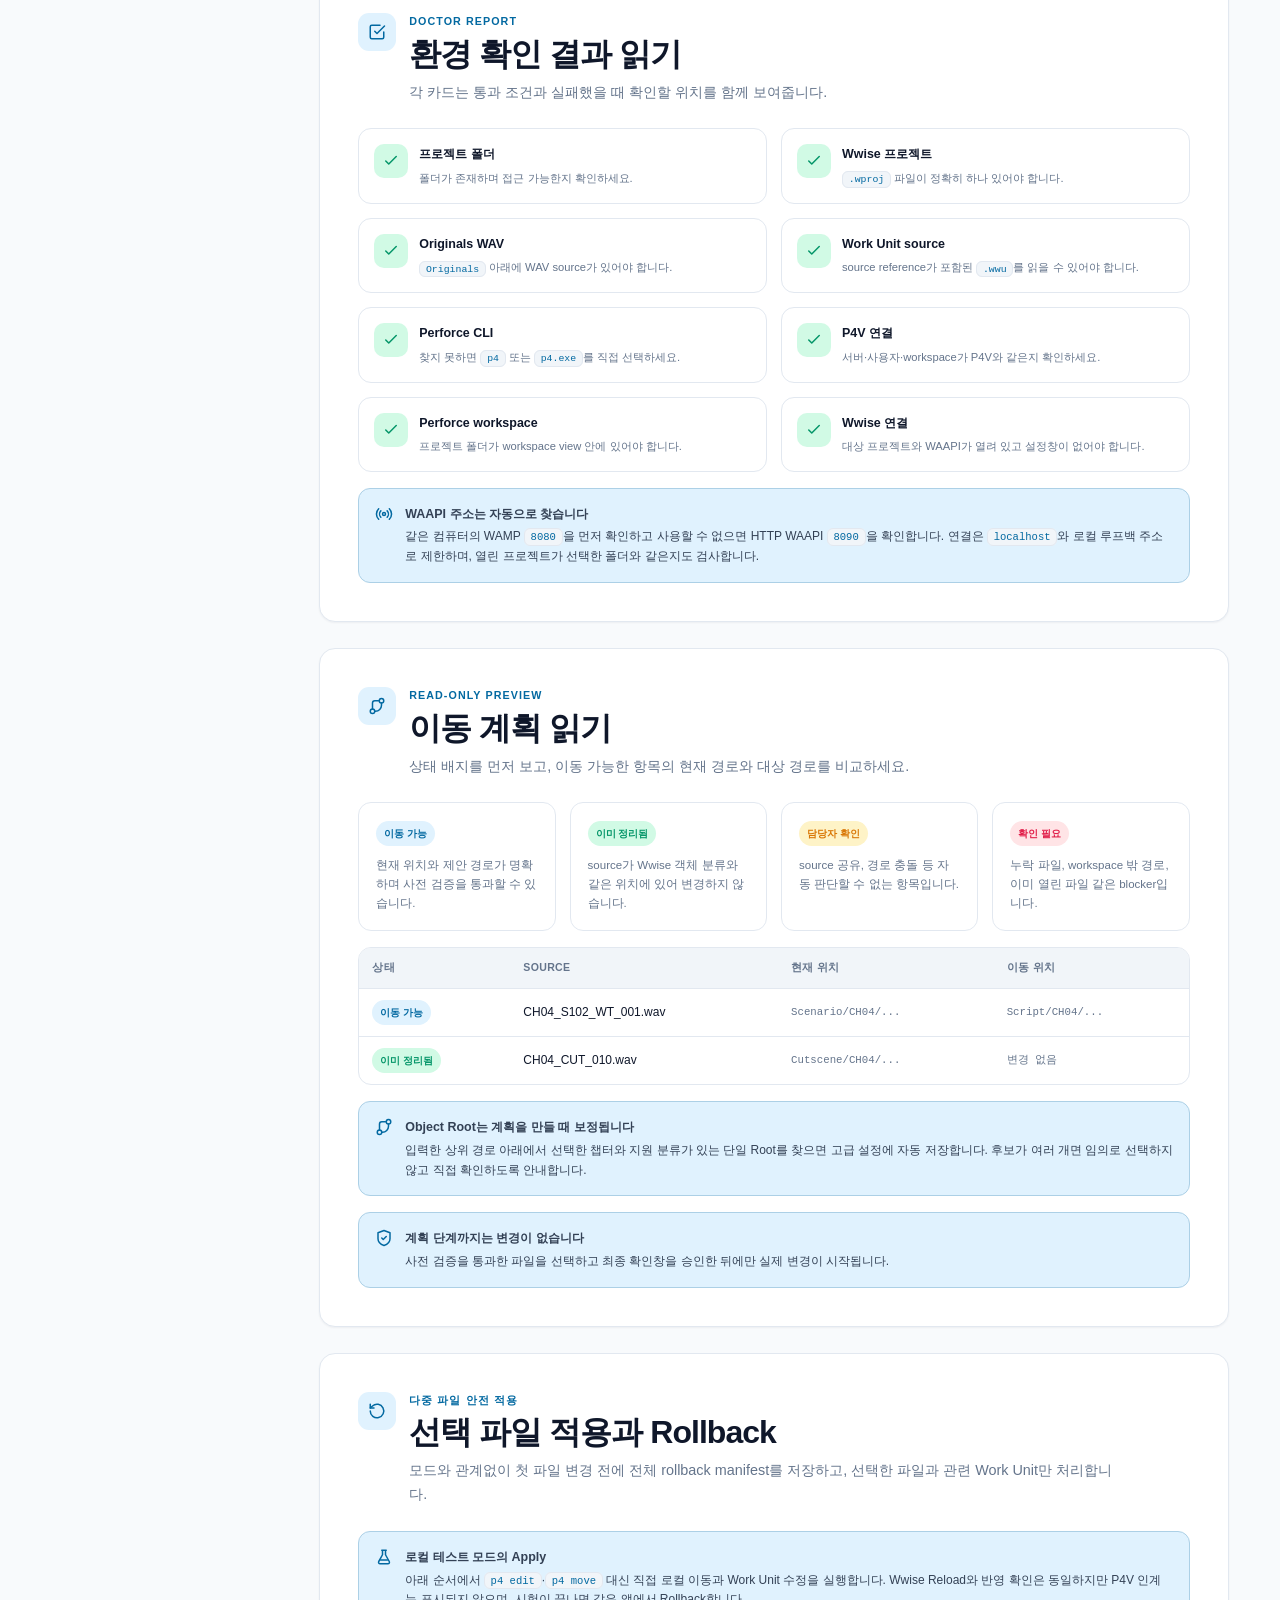
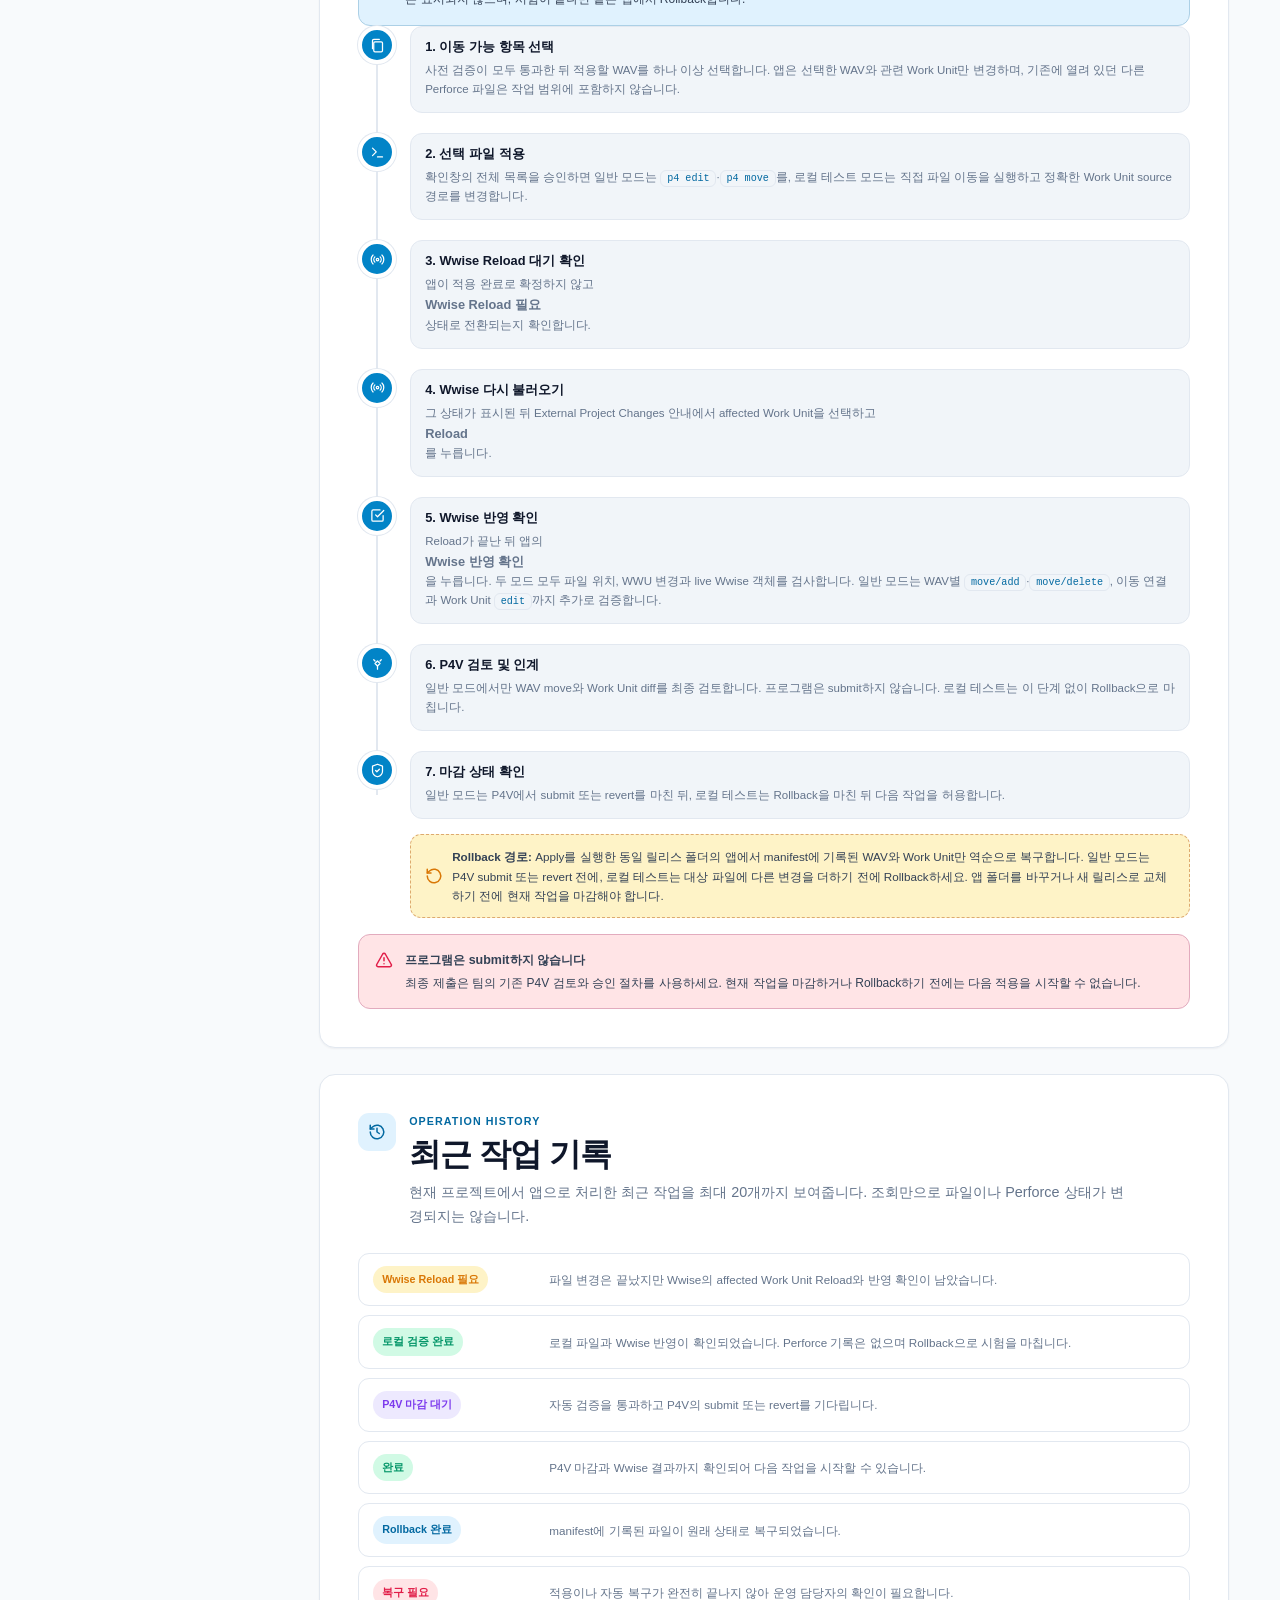
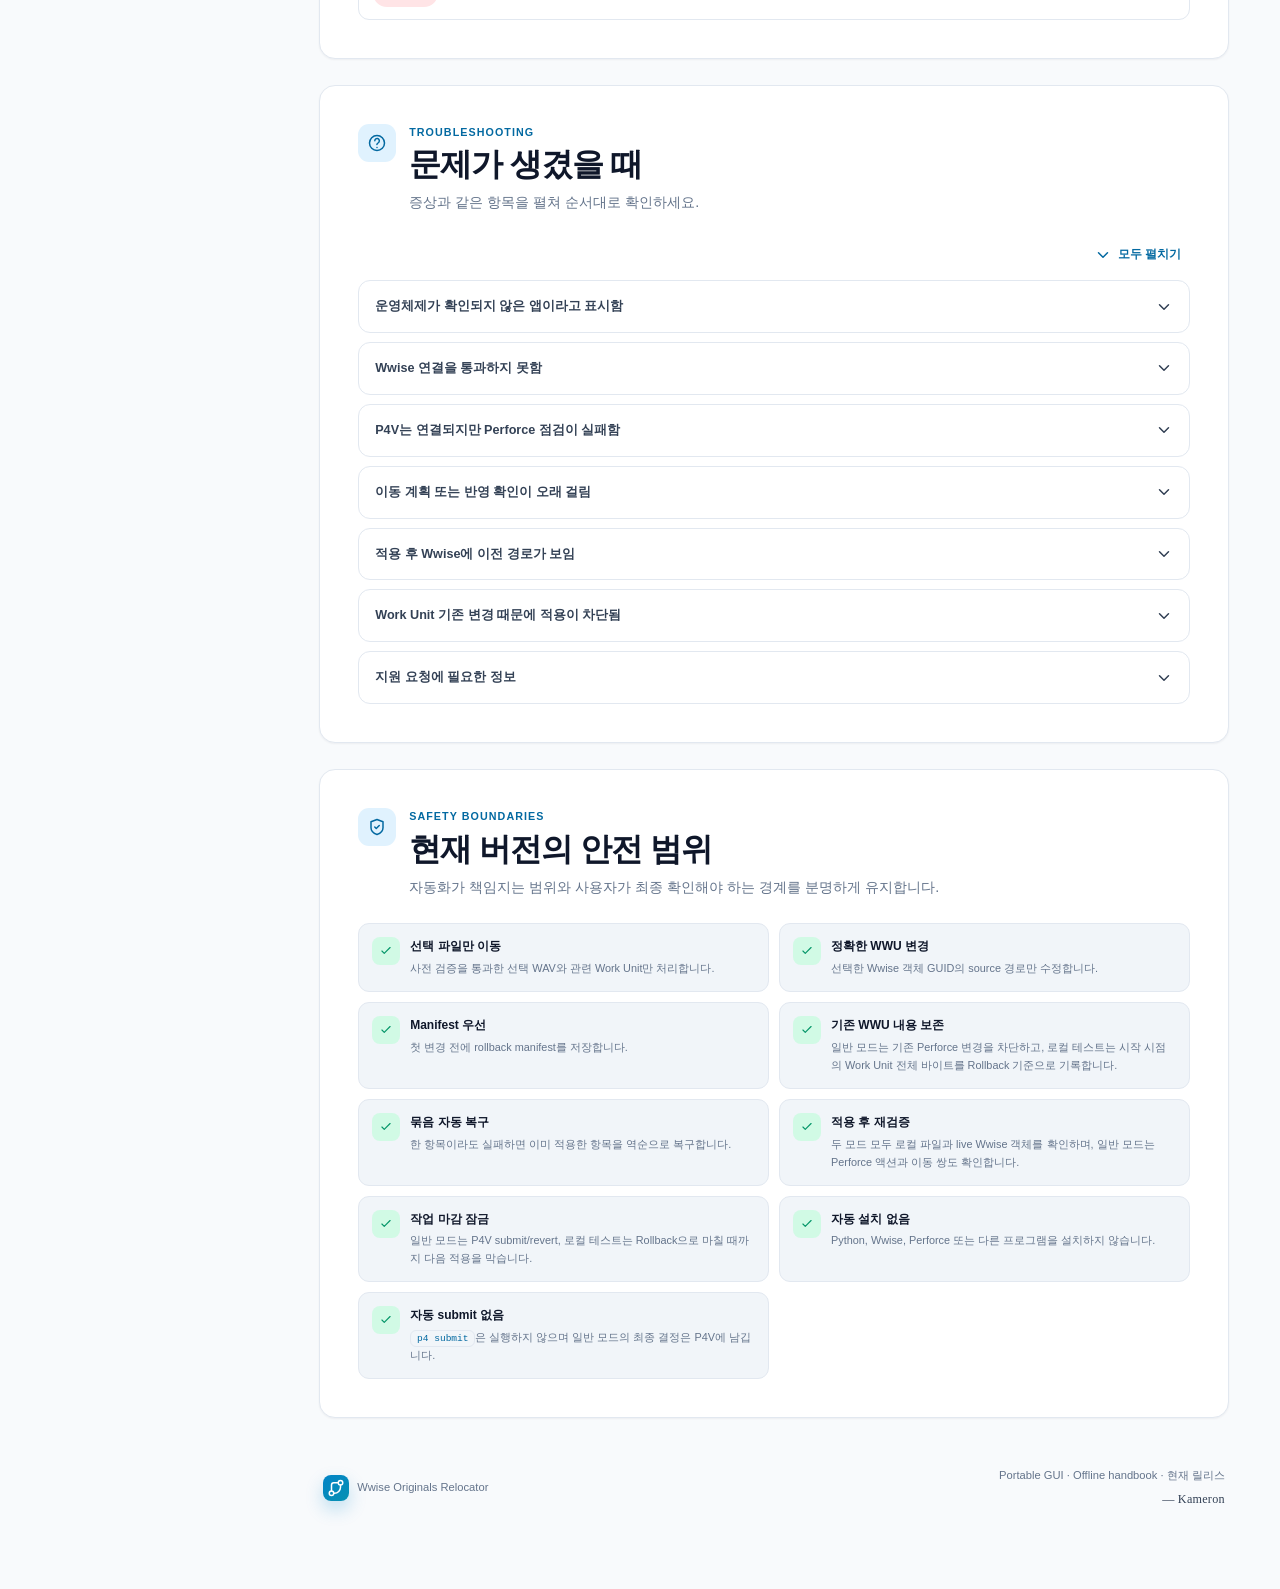
==== commit 3c52a105: "Enable Perforce-free local relocation" ====
--- a/docs/usage-guide.html
+++ b/docs/usage-guide.html
@@ -381,7 +381,7 @@
           <div>
             <p class="eyebrow"><svg class="icon"><use href="#i-shield"></use></svg>Portable 사용 가이드</p>
             <h1 id="hero-title"><span class="hero-title-line">Wwise Originals를</span><span class="hero-title-line">안전하게 정리하는 방법</span></h1>
-            <p class="hero-lede">코드를 몰라도 괜찮습니다. 프로젝트를 선택하고 환경을 확인한 뒤, 화면에 표시된 이동 계획만 검토하세요. 프로그램은 제출하지 않으며 P4V 마감 전에는 적용을 시작한 동일 릴리스 폴더의 manifest로 복구할 수 있습니다.</p>
+            <p class="hero-lede">코드를 몰라도 괜찮습니다. 프로젝트를 선택하고 환경을 확인한 뒤, 화면에 표시된 이동 계획만 검토하세요. 프로그램은 제출하지 않으며 적용을 시작한 동일 릴리스 폴더의 manifest로 변경을 복구할 수 있습니다.</p>
             <div class="hero-actions">
               <a class="button primary" href="#start">빠른 시작 <svg class="icon"><use href="#i-arrow"></use></svg></a>
               <a class="button" href="#trouble"><svg class="icon"><use href="#i-help"></use></svg>문제 해결 보기</a>
@@ -398,11 +398,11 @@
         </section>
 
         <section id="before" class="section">
-          <div class="section-heading"><div class="section-title-wrap"><span class="section-icon"><svg class="icon"><use href="#i-play"></use></svg></span><div><p class="section-kicker">Before launch</p><h2>실행 전 확인</h2><p class="section-description">앱은 필요한 프로그램을 설치하지 않습니다. 이미 준비된 Wwise와 Perforce 환경을 읽어서 사용합니다.</p></div></div></div>
+          <div class="section-heading"><div class="section-title-wrap"><span class="section-icon"><svg class="icon"><use href="#i-play"></use></svg></span><div><p class="section-kicker">Before launch</p><h2>실행 전 확인</h2><p class="section-description">앱은 필요한 프로그램을 설치하지 않습니다. Wwise는 항상 필요하며, 일반 Perforce 모드에서는 기존 Perforce 환경을 함께 사용합니다.</p></div></div></div>
           <div class="grid four">
             <article class="card soft"><span class="card-icon"><svg class="icon"><use href="#i-radio"></use></svg></span><h3>Wwise Authoring</h3><p>대상 프로젝트를 열고 WAAPI를 켠 뒤 설정창과 확인창을 닫습니다.</p><span class="card-meta">필수</span></article>
-            <article class="card soft"><span class="card-icon"><svg class="icon"><use href="#i-terminal"></use></svg></span><h3>Perforce CLI</h3><p>실제 적용에는 <code>p4</code> 또는 Windows용 <code>p4.exe</code>가 필요합니다.</p><span class="card-meta">운영 시 필수</span></article>
-            <article class="card soft"><span class="card-icon"><svg class="icon"><use href="#i-folder"></use></svg></span><h3>Workspace mapping</h3><p>프로젝트 폴더가 현재 Perforce workspace view에 포함되어야 합니다.</p><span class="card-meta">P4V에서 확인</span></article>
+            <article class="card soft"><span class="card-icon"><svg class="icon"><use href="#i-terminal"></use></svg></span><h3>Perforce CLI</h3><p>일반 Perforce 적용에는 <code>p4</code> 또는 Windows용 <code>p4.exe</code>가 필요합니다. 로컬 테스트에는 필요하지 않습니다.</p><span class="card-meta">운영 모드 필수</span></article>
+            <article class="card soft"><span class="card-icon"><svg class="icon"><use href="#i-folder"></use></svg></span><h3>Workspace mapping</h3><p>일반 Perforce 모드에서는 프로젝트 폴더가 현재 workspace view에 포함되어야 합니다.</p><span class="card-meta">P4V에서 확인</span></article>
             <article class="card soft"><span class="card-icon"><svg class="icon"><use href="#i-hard-drive"></use></svg></span><h3>쓰기 가능한 폴더</h3><p>ZIP 전체를 로컬 폴더에 풀어야 설정, 로그와 보고서를 저장할 수 있습니다.</p><span class="card-meta">Portable data</span></article>
           </div>
           <div class="callout warning"><svg class="icon"><use href="#i-alert"></use></svg><div><strong>실행 파일만 따로 복사하지 마세요</strong><p>실행 파일, <code>_internal</code> 폴더, 사용 가이드와 라이선스 파일을 같은 폴더에 유지하세요. Apply를 시작했다면 Wwise Reload, 반영 확인과 필요한 Rollback까지 같은 압축 해제 폴더의 앱으로 마쳐야 합니다.</p></div></div>
@@ -412,7 +412,7 @@
           <div class="section-heading"><div class="section-title-wrap"><span class="section-icon"><svg class="icon"><use href="#i-workflow"></use></svg></span><div><p class="section-kicker">4 phases</p><h2>빠른 시작</h2><p class="section-description">화면의 네 단계를 순서대로 진행하면 됩니다. 계획을 만드는 동안에는 프로젝트가 변경되지 않습니다.</p></div></div></div>
           <div class="phase-list">
             <div class="phase"><span class="phase-number">01</span><div class="phase-title"><strong>준비</strong><span>Open & select</span></div><div class="phase-steps"><span class="phase-step">ZIP 전체 압축 해제</span><span class="phase-step">Wwise 프로젝트 열기</span><span class="phase-step">프로젝트 폴더 선택</span></div></div>
-            <div class="phase"><span class="phase-number">02</span><div class="phase-title"><strong>점검</strong><span>Read only</span></div><div class="phase-steps"><span class="phase-step">환경 확인</span><span class="phase-step">P4V 연결 확인</span><span class="phase-step">WAAPI 자동 연결</span></div></div>
+            <div class="phase"><span class="phase-number">02</span><div class="phase-title"><strong>점검</strong><span>Read only</span></div><div class="phase-steps"><span class="phase-step">환경 확인</span><span class="phase-step">P4V 또는 로컬 모드 확인</span><span class="phase-step">WAAPI 자동 연결</span></div></div>
             <div class="phase"><span class="phase-number">03</span><div class="phase-title"><strong>계획</strong><span>Review first</span></div><div class="phase-steps"><span class="phase-step">이동 계획 만들기</span><span class="phase-step">상태 배지 검토</span><span class="phase-step">적용 파일 선택</span></div></div>
             <div class="phase"><span class="phase-number">04</span><div class="phase-title"><strong>처리</strong><span>Apply or restore</span></div><div class="phase-steps"><span class="phase-step">선택 파일 적용</span><span class="phase-step">Wwise 반영 확인</span><span class="phase-step">P4V 인계 또는 Rollback</span></div></div>
           </div>
@@ -437,12 +437,13 @@
         </section>
 
         <section id="offline" class="section">
-          <div class="section-heading"><div class="section-title-wrap"><span class="section-icon"><svg class="icon"><use href="#i-flask"></use></svg></span><div><p class="section-kicker">No Perforce required</p><h2>Perforce 없이 로컬 테스트</h2><p class="section-description">실제 Wwise 프로젝트와 로컬 파일을 읽어 환경 확인과 이동 계획 화면을 체험할 수 있습니다.</p></div></div></div>
+          <div class="section-heading"><div class="section-title-wrap"><span class="section-icon"><svg class="icon"><use href="#i-flask"></use></svg></span><div><p class="section-kicker">No Perforce required</p><h2>Perforce 없이 로컬 테스트</h2><p class="section-description">선택한 WAV를 실제 로컬 경로로 이동하고 Work Unit을 수정한 뒤, Wwise 반영 확인과 안전한 Rollback까지 시험할 수 있습니다.</p></div></div></div>
           <div class="grid two">
-            <article class="mode-card readonly"><h3><svg class="icon"><use href="#i-check"></use></svg>할 수 있는 것</h3><ul><li><svg class="icon"><use href="#i-check"></use></svg>Wwise와 WAAPI 연결 확인</li><li><svg class="icon"><use href="#i-check"></use></svg>Originals WAV와 Work Unit 읽기</li><li><svg class="icon"><use href="#i-check"></use></svg>이동 계획 및 보고서 생성</li><li><svg class="icon"><use href="#i-check"></use></svg>로컬 경로 유효성 검증</li></ul></article>
-            <article class="mode-card production"><h3><svg class="icon"><use href="#i-x"></use></svg>할 수 없는 것</h3><ul><li class="disabled"><svg class="icon"><use href="#i-x"></use></svg>Perforce workspace mapping 확인</li><li class="disabled"><svg class="icon"><use href="#i-x"></use></svg>opened 상태와 diff 검증</li><li class="disabled"><svg class="icon"><use href="#i-x"></use></svg>파일 Apply 실행</li><li class="disabled"><svg class="icon"><use href="#i-x"></use></svg>Rollback 및 P4V 인계</li></ul></article>
-          </div>
-          <div class="callout warning"><svg class="icon"><use href="#i-alert"></use></svg><div><strong>로컬 통과는 운영 준비 완료가 아닙니다</strong><p>실제 작업 전에는 로컬 테스트를 끄고 일반 환경 확인을 다시 통과해야 합니다.</p></div></div>
+            <article class="mode-card readonly"><h3><svg class="icon"><use href="#i-check"></use></svg>할 수 있는 것</h3><ul><li><svg class="icon"><use href="#i-check"></use></svg>Wwise와 WAAPI 연결 및 이동 계획 확인</li><li><svg class="icon"><use href="#i-check"></use></svg>선택한 WAV를 로컬 파일로 실제 이동</li><li><svg class="icon"><use href="#i-check"></use></svg>정확한 Work Unit source 경로 수정</li><li><svg class="icon"><use href="#i-check"></use></svg>Wwise Reload 후 반영 확인과 로컬 Rollback</li></ul></article>
+            <article class="mode-card production"><h3><svg class="icon"><use href="#i-x"></use></svg>만들지 않는 것</h3><ul><li class="disabled"><svg class="icon"><use href="#i-x"></use></svg>Perforce workspace mapping과 opened 검증</li><li class="disabled"><svg class="icon"><use href="#i-x"></use></svg><code>move/add</code>·<code>move/delete</code> 메타데이터</li><li class="disabled"><svg class="icon"><use href="#i-x"></use></svg>Perforce Work Unit <code>edit</code> 상태</li><li class="disabled"><svg class="icon"><use href="#i-x"></use></svg>P4V 인계 또는 submit</li></ul></article>
+          </div>
+          <div class="callout warning"><svg class="icon"><use href="#i-alert"></use></svg><div><strong>Apply를 누르면 실제 로컬 파일이 변경됩니다</strong><p>앱은 첫 변경 전에 manifest를 저장합니다. Apply, Wwise Reload, 반영 확인과 Rollback을 같은 압축 해제 폴더의 앱에서 마치고, 대상 파일을 외부에서 수정한 뒤 강제로 Rollback하지 마세요.</p></div></div>
+          <div class="callout"><svg class="icon"><use href="#i-plug"></use></svg><div><strong>로컬 통과는 P4V 인계가 아닙니다</strong><p>로컬 테스트에는 Perforce 이동 기록이 없습니다. 운영 변경이 필요하면 먼저 로컬 테스트를 Rollback하고 모드를 끈 뒤, 일반 환경 확인부터 새 작업으로 다시 진행하세요.</p></div></div>
         </section>
 
         <section id="checks" class="section">
@@ -476,24 +477,26 @@
         </section>
 
         <section id="apply" class="section">
-          <div class="section-heading"><div class="section-title-wrap"><span class="section-icon"><svg class="icon"><use href="#i-rotate"></use></svg></span><div><p class="section-kicker">다중 파일 안전 적용</p><h2>선택 파일 적용과 Rollback</h2><p class="section-description">첫 Perforce 변경 전에 전체 rollback manifest를 저장하고, 선택한 파일과 관련 Work Unit만 처리합니다.</p></div></div></div>
+          <div class="section-heading"><div class="section-title-wrap"><span class="section-icon"><svg class="icon"><use href="#i-rotate"></use></svg></span><div><p class="section-kicker">다중 파일 안전 적용</p><h2>선택 파일 적용과 Rollback</h2><p class="section-description">모드와 관계없이 첫 파일 변경 전에 전체 rollback manifest를 저장하고, 선택한 파일과 관련 Work Unit만 처리합니다.</p></div></div></div>
+          <div class="callout"><svg class="icon"><use href="#i-flask"></use></svg><div><strong>로컬 테스트 모드의 Apply</strong><p>아래 순서에서 <code>p4 edit</code>·<code>p4 move</code> 대신 직접 로컬 이동과 Work Unit 수정을 실행합니다. Wwise Reload와 반영 확인은 동일하지만 P4V 인계는 표시되지 않으며, 시험이 끝나면 같은 앱에서 Rollback합니다.</p></div></div>
           <div class="timeline">
             <div class="timeline-item"><span class="timeline-dot"><svg class="icon"><use href="#i-files"></use></svg></span><div class="timeline-copy"><strong>1. 이동 가능 항목 선택</strong><p>사전 검증이 모두 통과한 뒤 적용할 WAV를 하나 이상 선택합니다. 앱은 선택한 WAV와 관련 Work Unit만 변경하며, 기존에 열려 있던 다른 Perforce 파일은 작업 범위에 포함하지 않습니다.</p></div></div>
-            <div class="timeline-item"><span class="timeline-dot"><svg class="icon"><use href="#i-terminal"></use></svg></span><div class="timeline-copy"><strong>2. 선택 파일 적용</strong><p>확인창의 전체 목록을 승인하면 <code>p4 edit</code>, <code>p4 move</code>와 정확한 Work Unit source 경로 변경을 실행합니다.</p></div></div>
+            <div class="timeline-item"><span class="timeline-dot"><svg class="icon"><use href="#i-terminal"></use></svg></span><div class="timeline-copy"><strong>2. 선택 파일 적용</strong><p>확인창의 전체 목록을 승인하면 일반 모드는 <code>p4 edit</code>·<code>p4 move</code>를, 로컬 테스트 모드는 직접 파일 이동을 실행하고 정확한 Work Unit source 경로를 변경합니다.</p></div></div>
             <div class="timeline-item"><span class="timeline-dot"><svg class="icon"><use href="#i-radio"></use></svg></span><div class="timeline-copy"><strong>3. Wwise Reload 대기 확인</strong><p>앱이 적용 완료로 확정하지 않고 <strong>Wwise Reload 필요</strong> 상태로 전환되는지 확인합니다.</p></div></div>
             <div class="timeline-item"><span class="timeline-dot"><svg class="icon"><use href="#i-radio"></use></svg></span><div class="timeline-copy"><strong>4. Wwise 다시 불러오기</strong><p>그 상태가 표시된 뒤 External Project Changes 안내에서 affected Work Unit을 선택하고 <strong>Reload</strong>를 누릅니다.</p></div></div>
-            <div class="timeline-item"><span class="timeline-dot"><svg class="icon"><use href="#i-checks"></use></svg></span><div class="timeline-copy"><strong>5. Wwise 반영 확인</strong><p>Reload가 끝난 뒤 앱의 <strong>Wwise 반영 확인</strong>을 누릅니다. 앱은 파일 위치와 WWU diff뿐 아니라 WAV별 <code>move/add</code>·<code>move/delete</code>, 두 레코드의 이동 연결, Work Unit <code>edit</code>, live Wwise 객체를 함께 검증합니다.</p></div></div>
-            <div class="timeline-item"><span class="timeline-dot"><svg class="icon"><use href="#i-plug"></use></svg></span><div class="timeline-copy"><strong>6. P4V 검토 및 인계</strong><p>WAV move와 Work Unit diff를 최종 검토합니다. 프로그램은 submit하지 않습니다.</p></div></div>
-            <div class="timeline-item"><span class="timeline-dot"><svg class="icon"><use href="#i-shield"></use></svg></span><div class="timeline-copy"><strong>7. 마감 상태 확인</strong><p>P4V에서 submit 또는 revert를 마친 뒤 열린 파일과 Wwise 결과를 확인하고 다음 작업을 허용합니다.</p></div></div>
-          </div>
-          <div class="rollback-branch"><svg class="icon"><use href="#i-rotate"></use></svg><span><strong>Rollback 경로:</strong> P4V에서 submit 또는 revert하기 전이라면 Apply를 실행한 동일 릴리스 폴더의 앱에서 manifest에 기록된 WAV와 Work Unit만 역순으로 복구할 수 있습니다. 앱 폴더를 바꾸거나 새 릴리스로 교체하기 전에 현재 작업을 마감하세요.</span></div>
+            <div class="timeline-item"><span class="timeline-dot"><svg class="icon"><use href="#i-checks"></use></svg></span><div class="timeline-copy"><strong>5. Wwise 반영 확인</strong><p>Reload가 끝난 뒤 앱의 <strong>Wwise 반영 확인</strong>을 누릅니다. 두 모드 모두 파일 위치, WWU 변경과 live Wwise 객체를 검사합니다. 일반 모드는 WAV별 <code>move/add</code>·<code>move/delete</code>, 이동 연결과 Work Unit <code>edit</code>까지 추가로 검증합니다.</p></div></div>
+            <div class="timeline-item"><span class="timeline-dot"><svg class="icon"><use href="#i-plug"></use></svg></span><div class="timeline-copy"><strong>6. P4V 검토 및 인계</strong><p>일반 모드에서만 WAV move와 Work Unit diff를 최종 검토합니다. 프로그램은 submit하지 않습니다. 로컬 테스트는 이 단계 없이 Rollback으로 마칩니다.</p></div></div>
+            <div class="timeline-item"><span class="timeline-dot"><svg class="icon"><use href="#i-shield"></use></svg></span><div class="timeline-copy"><strong>7. 마감 상태 확인</strong><p>일반 모드는 P4V에서 submit 또는 revert를 마친 뒤, 로컬 테스트는 Rollback을 마친 뒤 다음 작업을 허용합니다.</p></div></div>
+          </div>
+          <div class="rollback-branch"><svg class="icon"><use href="#i-rotate"></use></svg><span><strong>Rollback 경로:</strong> Apply를 실행한 동일 릴리스 폴더의 앱에서 manifest에 기록된 WAV와 Work Unit만 역순으로 복구합니다. 일반 모드는 P4V submit 또는 revert 전에, 로컬 테스트는 대상 파일에 다른 변경을 더하기 전에 Rollback하세요. 앱 폴더를 바꾸거나 새 릴리스로 교체하기 전에 현재 작업을 마감해야 합니다.</span></div>
           <div class="callout danger"><svg class="icon"><use href="#i-alert"></use></svg><div><strong>프로그램은 submit하지 않습니다</strong><p>최종 제출은 팀의 기존 P4V 검토와 승인 절차를 사용하세요. 현재 작업을 마감하거나 Rollback하기 전에는 다음 적용을 시작할 수 없습니다.</p></div></div>
         </section>
 
         <section id="history" class="section">
-          <div class="section-heading"><div class="section-title-wrap"><span class="section-icon"><svg class="icon"><use href="#i-history"></use></svg></span><div><p class="section-kicker">Operation history</p><h2>최근 작업 기록</h2><p class="section-description">현재 프로젝트에서 앱으로 처리한 최근 작업을 최대 20개까지 보여줍니다. 조회만으로 Perforce 상태가 변경되지는 않습니다.</p></div></div></div>
+          <div class="section-heading"><div class="section-title-wrap"><span class="section-icon"><svg class="icon"><use href="#i-history"></use></svg></span><div><p class="section-kicker">Operation history</p><h2>최근 작업 기록</h2><p class="section-description">현재 프로젝트에서 앱으로 처리한 최근 작업을 최대 20개까지 보여줍니다. 조회만으로 파일이나 Perforce 상태가 변경되지는 않습니다.</p></div></div></div>
           <div class="state-list">
             <div class="state-row"><span class="status-badge pending">Wwise Reload 필요</span><p>파일 변경은 끝났지만 Wwise의 affected Work Unit Reload와 반영 확인이 남았습니다.</p></div>
+            <div class="state-row"><span class="status-badge done">로컬 검증 완료</span><p>로컬 파일과 Wwise 반영이 확인되었습니다. Perforce 기록은 없으며 Rollback으로 시험을 마칩니다.</p></div>
             <div class="state-row"><span class="status-badge handoff">P4V 마감 대기</span><p>자동 검증을 통과하고 P4V의 submit 또는 revert를 기다립니다.</p></div>
             <div class="state-row"><span class="status-badge done">완료</span><p>P4V 마감과 Wwise 결과까지 확인되어 다음 작업을 시작할 수 있습니다.</p></div>
             <div class="state-row"><span class="status-badge rollback">Rollback 완료</span><p>manifest에 기록된 파일이 원래 상태로 복구되었습니다.</p></div>
@@ -509,8 +512,8 @@
             <details class="faq"><summary>Wwise 연결을 통과하지 못함 <svg class="icon"><use href="#i-chevron"></use></svg></summary><div class="faq-body"><p>대상 프로젝트와 WAAPI가 활성화되어 있는지 확인하고 설정창이나 저장 확인창을 닫으세요. 프로젝트 불일치가 표시되면 선택한 폴더의 프로젝트를 Wwise에서 다시 엽니다.</p></div></details>
             <details class="faq"><summary>P4V는 연결되지만 Perforce 점검이 실패함 <svg class="icon"><use href="#i-chevron"></use></svg></summary><div class="faq-body"><p><strong>Workspace 선택 필요</strong>가 표시되면 P4V에서 이 프로젝트가 포함된 workspace를 선택한 뒤 <strong>고급 연결 설정 → 연결 불러오기</strong>를 누르세요. 서버 연결 실패와 workspace 미선택은 별도 항목으로 표시됩니다. 계속 연결을 찾지 못하면 <code>p4</code> 또는 <code>p4.exe</code>를 직접 선택하거나 P4V의 <strong>Tools → Manage Tools</strong>에 앱을 등록해 실행합니다.</p></div></details>
             <details class="faq"><summary>이동 계획 또는 반영 확인이 오래 걸림 <svg class="icon"><use href="#i-chevron"></use></svg></summary><div class="faq-body"><p>계획 보고서 옆에는 WAAPI, Perforce 명령 횟수·시간과 표 표시 시간이 나타납니다. Wwise 반영 확인 뒤에는 검증한 객체 수, WAAPI 요청 횟수와 전체 시간이 나타납니다. 각 보고서 폴더의 <code>performance.json</code>에서 상세 시간을 확인할 수 있습니다. 현재 버전은 읽기 전용 Perforce 조회와 live Wwise 객체 검증을 각각 제한된 크기의 묶음으로 처리하며, WAMP 반영 검증이 90초 동안 응답하지 않으면 작업을 중단하고 오류를 표시합니다. 오류가 반복되면 이 파일과 로그를 함께 전달하세요.</p></div></details>
-            <details class="faq"><summary>적용 후 Wwise에 이전 경로가 보임 <svg class="icon"><use href="#i-chevron"></use></svg></summary><div class="faq-body"><p>External Project Changes에서 affected Work Unit을 다시 불러온 뒤 <strong>Wwise 반영 확인</strong>을 누르세요. 계속 실패하면 보고서를 확인하고 P4V 마감 전 Rollback을 진행합니다.</p></div></details>
-            <details class="faq"><summary>Work Unit 기존 변경 때문에 적용이 차단됨 <svg class="icon"><use href="#i-chevron"></use></svg></summary><div class="faq-body"><p>앱이 수정할 <code>.wwu</code>에 다른 로컬 변경이 감지된 상태입니다. 해당 변경을 먼저 P4V에서 정리하거나 submit/revert한 뒤 환경 확인과 이동 계획을 다시 실행하세요. 다른 작업을 보존한 채 강제로 덮어쓰지는 않습니다.</p></div></details>
+            <details class="faq"><summary>적용 후 Wwise에 이전 경로가 보임 <svg class="icon"><use href="#i-chevron"></use></svg></summary><div class="faq-body"><p>External Project Changes에서 affected Work Unit을 다시 불러온 뒤 <strong>Wwise 반영 확인</strong>을 누르세요. 계속 실패하면 보고서를 확인하고, 일반 모드는 P4V 인계 전에, 로컬 테스트는 다른 파일 변경을 더하기 전에 Rollback을 진행합니다.</p></div></details>
+            <details class="faq"><summary>Work Unit 기존 변경 때문에 적용이 차단됨 <svg class="icon"><use href="#i-chevron"></use></svg></summary><div class="faq-body"><p>일반 모드는 Perforce가 감지한 기존 <code>.wwu</code> 변경을 먼저 P4V에서 정리하거나 submit/revert해야 합니다. 로컬 테스트는 현재 Work Unit 전체 바이트를 복구 기준으로 보존하지만 기존 변경의 의미까지 판단하지 않으므로, 원본이 준비된 별도 테스트 프로젝트 사용을 권장합니다.</p></div></details>
             <details class="faq"><summary>지원 요청에 필요한 정보 <svg class="icon"><use href="#i-chevron"></use></svg></summary><div class="faq-body"><ul><li>화면에 표시된 실패 항목과 메시지</li><li><code>data/logs/relocator.log</code></li><li><code>VERSION.txt</code></li><li>해당 작업의 <code>data/reports</code> 폴더</li></ul></div></details>
           </div>
         </section>
@@ -521,12 +524,12 @@
             <article class="safety-item"><span class="check-symbol"><svg class="icon"><use href="#i-check"></use></svg></span><div><strong>선택 파일만 이동</strong><p>사전 검증을 통과한 선택 WAV와 관련 Work Unit만 처리합니다.</p></div></article>
             <article class="safety-item"><span class="check-symbol"><svg class="icon"><use href="#i-check"></use></svg></span><div><strong>정확한 WWU 변경</strong><p>선택한 Wwise 객체 GUID의 source 경로만 수정합니다.</p></div></article>
             <article class="safety-item"><span class="check-symbol"><svg class="icon"><use href="#i-check"></use></svg></span><div><strong>Manifest 우선</strong><p>첫 변경 전에 rollback manifest를 저장합니다.</p></div></article>
-            <article class="safety-item"><span class="check-symbol"><svg class="icon"><use href="#i-check"></use></svg></span><div><strong>기존 WWU 변경 보호</strong><p>대상 Work Unit에 다른 로컬 변경이 있으면 첫 Perforce 변경 전에 적용을 차단합니다.</p></div></article>
+            <article class="safety-item"><span class="check-symbol"><svg class="icon"><use href="#i-check"></use></svg></span><div><strong>기존 WWU 내용 보존</strong><p>일반 모드는 기존 Perforce 변경을 차단하고, 로컬 테스트는 시작 시점의 Work Unit 전체 바이트를 Rollback 기준으로 기록합니다.</p></div></article>
             <article class="safety-item"><span class="check-symbol"><svg class="icon"><use href="#i-check"></use></svg></span><div><strong>묶음 자동 복구</strong><p>한 항목이라도 실패하면 이미 적용한 항목을 역순으로 복구합니다.</p></div></article>
-            <article class="safety-item"><span class="check-symbol"><svg class="icon"><use href="#i-check"></use></svg></span><div><strong>적용 후 재검증</strong><p>로컬 파일, 선택 경로의 Perforce 액션과 이동 쌍, live Wwise 객체를 다시 확인합니다.</p></div></article>
-            <article class="safety-item"><span class="check-symbol"><svg class="icon"><use href="#i-check"></use></svg></span><div><strong>P4V 마감 잠금</strong><p>submit 또는 revert가 확인될 때까지 다음 적용을 막습니다.</p></div></article>
+            <article class="safety-item"><span class="check-symbol"><svg class="icon"><use href="#i-check"></use></svg></span><div><strong>적용 후 재검증</strong><p>두 모드 모두 로컬 파일과 live Wwise 객체를 확인하며, 일반 모드는 Perforce 액션과 이동 쌍도 확인합니다.</p></div></article>
+            <article class="safety-item"><span class="check-symbol"><svg class="icon"><use href="#i-check"></use></svg></span><div><strong>작업 마감 잠금</strong><p>일반 모드는 P4V submit/revert, 로컬 테스트는 Rollback으로 마칠 때까지 다음 적용을 막습니다.</p></div></article>
             <article class="safety-item"><span class="check-symbol"><svg class="icon"><use href="#i-check"></use></svg></span><div><strong>자동 설치 없음</strong><p>Python, Wwise, Perforce 또는 다른 프로그램을 설치하지 않습니다.</p></div></article>
-            <article class="safety-item"><span class="check-symbol"><svg class="icon"><use href="#i-check"></use></svg></span><div><strong>자동 submit 없음</strong><p><code>p4 submit</code>은 실행하지 않으며 최종 결정은 P4V에 남깁니다.</p></div></article>
+            <article class="safety-item"><span class="check-symbol"><svg class="icon"><use href="#i-check"></use></svg></span><div><strong>자동 submit 없음</strong><p><code>p4 submit</code>은 실행하지 않으며 일반 모드의 최종 결정은 P4V에 남깁니다.</p></div></article>
           </div>
         </section>
 
